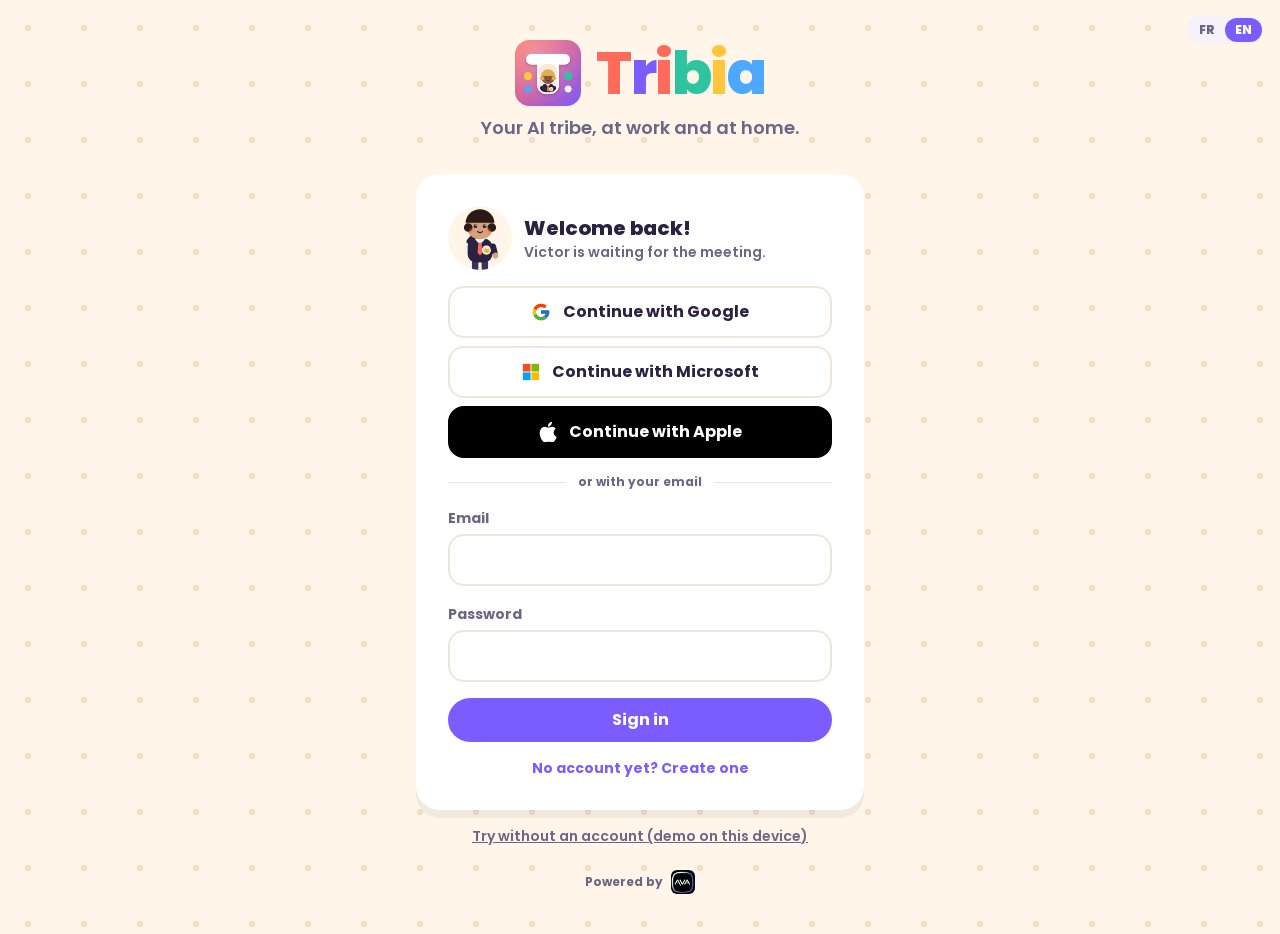
==== index.html @ c4265764 "Publication 8f4818d" ====
<!doctype html>
<html lang="fr">
  <head>
    <meta charset="UTF-8" />
    <meta name="viewport" content="width=device-width, initial-scale=1.0, viewport-fit=cover" />
    <meta name="theme-color" content="#2B2140" />
    <meta name="description" content="Tribia — des employés IA vivants pour ta compagnie et ta maison." />
    <link rel="manifest" href="/manifest.webmanifest" />
    <link rel="icon" type="image/png" href="/favicon.png" />
    <link rel="apple-touch-icon" href="/apple-touch-icon.png" />
    <title>Tribia — Ta tribu IA</title>
    <link rel="preconnect" href="https://fonts.googleapis.com" />
    <link href="https://fonts.googleapis.com/css2?family=Poppins:wght@500;600;700;800&display=swap" rel="stylesheet" />
    <script type="module" crossorigin src="/assets/index-BwiW_cUX.js"></script>
    <link rel="stylesheet" crossorigin href="/assets/index-DwWxyv6q.css">
  </head>
  <body>
    <div id="root"></div>
  </body>
</html>
---- assets/index-DwWxyv6q.css ----
*,:before,:after,::backdrop{--tw-border-spacing-x:0;--tw-border-spacing-y:0;--tw-translate-x:0;--tw-translate-y:0;--tw-rotate:0;--tw-skew-x:0;--tw-skew-y:0;--tw-scale-x:1;--tw-scale-y:1;--tw-pan-x: ;--tw-pan-y: ;--tw-pinch-zoom: ;--tw-scroll-snap-strictness:proximity;--tw-gradient-from-position: ;--tw-gradient-via-position: ;--tw-gradient-to-position: ;--tw-ordinal: ;--tw-slashed-zero: ;--tw-numeric-figure: ;--tw-numeric-spacing: ;--tw-numeric-fraction: ;--tw-ring-inset: ;--tw-ring-offset-width:0px;--tw-ring-offset-color:#fff;--tw-ring-color:#3b82f680;--tw-ring-offset-shadow:0 0 #0000;--tw-ring-shadow:0 0 #0000;--tw-shadow:0 0 #0000;--tw-shadow-colored:0 0 #0000;--tw-blur: ;--tw-brightness: ;--tw-contrast: ;--tw-grayscale: ;--tw-hue-rotate: ;--tw-invert: ;--tw-saturate: ;--tw-sepia: ;--tw-drop-shadow: ;--tw-backdrop-blur: ;--tw-backdrop-brightness: ;--tw-backdrop-contrast: ;--tw-backdrop-grayscale: ;--tw-backdrop-hue-rotate: ;--tw-backdrop-invert: ;--tw-backdrop-opacity: ;--tw-backdrop-saturate: ;--tw-backdrop-sepia: ;--tw-contain-size: ;--tw-contain-layout: ;--tw-contain-paint: ;--tw-contain-style: }*,:before,:after{box-sizing:border-box;border:0 solid #e5e7eb}:before,:after{--tw-content:""}html,:host{-webkit-text-size-adjust:100%;tab-size:4;font-feature-settings:normal;font-variation-settings:normal;-webkit-tap-highlight-color:transparent;font-family:Poppins,Noto Color Emoji,sans-serif;line-height:1.5}body{line-height:inherit;margin:0}hr{height:0;color:inherit;border-top-width:1px}abbr:where([title]){-webkit-text-decoration:underline dotted;text-decoration:underline dotted}h1,h2,h3,h4,h5,h6{font-size:inherit;font-weight:inherit}a{color:inherit;-webkit-text-decoration:inherit;text-decoration:inherit}b,strong{font-weight:bolder}code,kbd,samp,pre{font-feature-settings:normal;font-variation-settings:normal;font-family:ui-monospace,SFMono-Regular,Menlo,Monaco,Consolas,Liberation Mono,Courier New,monospace;font-size:1em}small{font-size:80%}sub,sup{vertical-align:baseline;font-size:75%;line-height:0;position:relative}sub{bottom:-.25em}sup{top:-.5em}table{text-indent:0;border-color:inherit;border-collapse:collapse}button,input,optgroup,select,textarea{font-feature-settings:inherit;font-variation-settings:inherit;font-family:inherit;font-size:100%;font-weight:inherit;line-height:inherit;letter-spacing:inherit;color:inherit;margin:0;padding:0}button,select{text-transform:none}button,input:where([type=button]),input:where([type=reset]),input:where([type=submit]){-webkit-appearance:button;background-color:#0000;background-image:none}:-moz-focusring{outline:auto}:-moz-ui-invalid{box-shadow:none}progress{vertical-align:baseline}::-webkit-inner-spin-button{height:auto}::-webkit-outer-spin-button{height:auto}[type=search]{-webkit-appearance:textfield;outline-offset:-2px}::-webkit-search-decoration{-webkit-appearance:none}::-webkit-file-upload-button{-webkit-appearance:button;font:inherit}summary{display:list-item}blockquote,dl,dd,h1,h2,h3,h4,h5,h6,hr,figure,p,pre{margin:0}fieldset{margin:0;padding:0}legend{padding:0}ol,ul,menu{margin:0;padding:0;list-style:none}dialog{padding:0}textarea{resize:vertical}input::-moz-placeholder{opacity:1;color:#9ca3af}textarea::-moz-placeholder{opacity:1;color:#9ca3af}input::placeholder,textarea::placeholder{opacity:1;color:#9ca3af}button,[role=button]{cursor:pointer}:disabled{cursor:default}img,svg,video,canvas,audio,iframe,embed,object{vertical-align:middle;display:block}img,video{max-width:100%;height:auto}[hidden]:where(:not([hidden=until-found])){display:none}.pointer-events-none{pointer-events:none}.visible{visibility:visible}.fixed{position:fixed}.absolute{position:absolute}.relative{position:relative}.sticky{position:sticky}.inset-0{inset:0}.inset-x-0{left:0;right:0}.-right-1{right:-.25rem}.-top-1{top:-.25rem}.bottom-0{bottom:0}.bottom-14{bottom:3.5rem}.bottom-5{bottom:1.25rem}.bottom-6{bottom:1.5rem}.left-0{left:0}.left-0\.5{left:.125rem}.left-1\/2{left:50%}.left-\[18px\]{left:18px}.right-4{right:1rem}.top-0{top:0}.top-0\.5{top:.125rem}.top-4{top:1rem}.z-10{z-index:10}.z-30{z-index:30}.z-40{z-index:40}.z-50{z-index:50}.z-\[60\]{z-index:60}.z-\[65\]{z-index:65}.z-\[66\]{z-index:66}.z-\[70\]{z-index:70}.order-first{order:-9999}.col-span-2{grid-column:span 2/span 2}.col-span-3{grid-column:span 3/span 3}.mx-auto{margin-left:auto;margin-right:auto}.my-2{margin-top:.5rem;margin-bottom:.5rem}.my-3{margin-top:.75rem;margin-bottom:.75rem}.mb-1{margin-bottom:.25rem}.mb-2{margin-bottom:.5rem}.mb-3{margin-bottom:.75rem}.mb-6{margin-bottom:1.5rem}.ml-0\.5{margin-left:.125rem}.ml-1{margin-left:.25rem}.ml-5{margin-left:1.25rem}.ml-9{margin-left:2.25rem}.ml-auto{margin-left:auto}.mr-1{margin-right:.25rem}.mr-2{margin-right:.5rem}.mr-auto{margin-right:auto}.mt-0{margin-top:0}.mt-0\.5{margin-top:.125rem}.mt-1{margin-top:.25rem}.mt-1\.5{margin-top:.375rem}.mt-2{margin-top:.5rem}.mt-2\.5{margin-top:.625rem}.mt-3{margin-top:.75rem}.mt-4{margin-top:1rem}.mt-5{margin-top:1.25rem}.mt-6{margin-top:1.5rem}.mt-8{margin-top:2rem}.line-clamp-2{-webkit-line-clamp:2;-webkit-box-orient:vertical;display:-webkit-box;overflow:hidden}.line-clamp-3{-webkit-line-clamp:3;-webkit-box-orient:vertical;display:-webkit-box;overflow:hidden}.block{display:block}.flex{display:flex}.inline-flex{display:inline-flex}.table{display:table}.grid{display:grid}.hidden{display:none}.aspect-\[9\/16\]{aspect-ratio:9/16}.h-1\.5{height:.375rem}.h-10{height:2.5rem}.h-11{height:2.75rem}.h-16{height:4rem}.h-2{height:.5rem}.h-2\.5{height:.625rem}.h-24{height:6rem}.h-3{height:.75rem}.h-4{height:1rem}.h-5{height:1.25rem}.h-56{height:14rem}.h-6{height:1.5rem}.h-7{height:1.75rem}.h-8{height:2rem}.h-9{height:2.25rem}.h-\[1\.1em\]{height:1.1em}.h-\[94vh\]{height:94vh}.h-\[calc\(100dvh-120px\)\]{height:calc(100dvh - 120px)}.h-full{height:100%}.h-px{height:1px}.max-h-40{max-height:10rem}.max-h-48{max-height:12rem}.max-h-56{max-height:14rem}.max-h-72{max-height:18rem}.max-h-80{max-height:20rem}.max-h-\[34vh\]{max-height:34vh}.max-h-\[40vh\]{max-height:40vh}.max-h-\[45vh\]{max-height:45vh}.max-h-\[85vh\]{max-height:85vh}.max-h-\[92vh\]{max-height:92vh}.max-h-\[94vh\]{max-height:94vh}.max-h-\[calc\(100vh-130px\)\]{max-height:calc(100vh - 130px)}.max-h-\[calc\(100vh-230px\)\]{max-height:calc(100vh - 230px)}.min-h-0{min-height:0}.min-h-\[480px\]{min-height:480px}.min-h-full{min-height:100%}.w-10{width:2.5rem}.w-11{width:2.75rem}.w-12{width:3rem}.w-14{width:3.5rem}.w-16{width:4rem}.w-2{width:.5rem}.w-2\.5{width:.625rem}.w-20{width:5rem}.w-24{width:6rem}.w-28{width:7rem}.w-4{width:1rem}.w-5{width:1.25rem}.w-6{width:1.5rem}.w-7{width:1.75rem}.w-8{width:2rem}.w-9{width:2.25rem}.w-\[1\.1em\]{width:1.1em}.w-\[170px\]{width:170px}.w-full{width:100%}.min-w-0{min-width:0}.min-w-5{min-width:1.25rem}.min-w-\[140px\]{min-width:140px}.min-w-\[150px\]{min-width:150px}.min-w-\[220px\]{min-width:220px}.min-w-\[240px\]{min-width:240px}.min-w-\[60\%\]{min-width:60%}.max-w-3xl{max-width:48rem}.max-w-\[220px\]{max-width:220px}.max-w-\[320px\]{max-width:320px}.max-w-\[85\%\]{max-width:85%}.max-w-\[90vw\]{max-width:90vw}.max-w-\[92vw\]{max-width:92vw}.max-w-\[95\%\]{max-width:95%}.max-w-md{max-width:28rem}.max-w-sm{max-width:24rem}.max-w-xs{max-width:20rem}.flex-1{flex:1}.shrink-0{flex-shrink:0}.basis-full{flex-basis:100%}.-translate-x-1\/2{--tw-translate-x:-50%;transform:translate(var(--tw-translate-x), var(--tw-translate-y)) rotate(var(--tw-rotate)) skewX(var(--tw-skew-x)) skewY(var(--tw-skew-y)) scaleX(var(--tw-scale-x)) scaleY(var(--tw-scale-y))}.animate-\[knock_0\.5s_ease-in-out_3\]{animation:.5s ease-in-out 3 knock}@keyframes bounce{0%,to{animation-timing-function:cubic-bezier(.8,0,1,1);transform:translateY(-25%)}50%{animation-timing-function:cubic-bezier(0,0,.2,1);transform:none}}.animate-bounce{animation:1s infinite bounce}@keyframes pulse{50%{opacity:.5}}.animate-pulse{animation:2s cubic-bezier(.4,0,.6,1) infinite pulse}.cursor-pointer{cursor:pointer}.resize-none{resize:none}.resize-y{resize:vertical}.list-decimal{list-style-type:decimal}.grid-cols-1{grid-template-columns:repeat(1,minmax(0,1fr))}.grid-cols-2{grid-template-columns:repeat(2,minmax(0,1fr))}.grid-cols-3{grid-template-columns:repeat(3,minmax(0,1fr))}.grid-cols-7{grid-template-columns:repeat(7,minmax(0,1fr))}.grid-cols-\[auto\,1fr\]{grid-template-columns:auto 1fr}.flex-col{flex-direction:column}.flex-wrap{flex-wrap:wrap}.items-start{align-items:flex-start}.items-end{align-items:flex-end}.items-center{align-items:center}.items-baseline{align-items:baseline}.justify-end{justify-content:flex-end}.justify-center{justify-content:center}.justify-between{justify-content:space-between}.gap-0\.5{gap:.125rem}.gap-1{gap:.25rem}.gap-1\.5{gap:.375rem}.gap-2{gap:.5rem}.gap-2\.5{gap:.625rem}.gap-3{gap:.75rem}.gap-4{gap:1rem}.gap-5{gap:1.25rem}.gap-6{gap:1.5rem}.gap-\[\.25em\]{gap:.25em}.gap-x-2{-moz-column-gap:.5rem;column-gap:.5rem}.gap-y-0\.5{row-gap:.125rem}.gap-y-1{row-gap:.25rem}.space-y-0\.5>:not([hidden])~:not([hidden]){--tw-space-y-reverse:0;margin-top:calc(.125rem * calc(1 - var(--tw-space-y-reverse)));margin-bottom:calc(.125rem * var(--tw-space-y-reverse))}.self-start{align-self:flex-start}.self-end{align-self:flex-end}.overflow-auto{overflow:auto}.overflow-hidden{overflow:hidden}.overflow-x-auto{overflow-x:auto}.truncate{text-overflow:ellipsis;white-space:nowrap;overflow:hidden}.whitespace-nowrap{white-space:nowrap}.whitespace-pre-wrap{white-space:pre-wrap}.break-words{overflow-wrap:break-word}.break-all{word-break:break-all}.rounded-2xl{border-radius:1rem}.rounded-3xl{border-radius:1.5rem}.rounded-\[22\%\]{border-radius:22%}.rounded-full{border-radius:9999px}.rounded-lg{border-radius:.5rem}.rounded-md{border-radius:.375rem}.rounded-none{border-radius:0}.rounded-xl{border-radius:.75rem}.rounded-b-none{border-bottom-right-radius:0;border-bottom-left-radius:0}.rounded-r{border-top-right-radius:.25rem;border-bottom-right-radius:.25rem}.rounded-t{border-top-left-radius:.25rem;border-top-right-radius:.25rem}.rounded-t-3xl{border-top-left-radius:1.5rem;border-top-right-radius:1.5rem}.rounded-bl-md{border-bottom-left-radius:.375rem}.rounded-br-md{border-bottom-right-radius:.375rem}.border{border-width:1px}.border-2{border-width:2px}.border-4{border-width:4px}.border-b{border-bottom-width:1px}.border-l-4{border-left-width:4px}.border-dashed{border-style:dashed}.\!border-black{--tw-border-opacity:1!important;border-color:rgb(0 0 0/var(--tw-border-opacity,1))!important}.border-\[\#E2D9CB\]{--tw-border-opacity:1;border-color:rgb(226 217 203/var(--tw-border-opacity,1))}.border-\[\#EDE6DA\]{--tw-border-opacity:1;border-color:rgb(237 230 218/var(--tw-border-opacity,1))}.border-\[\#F0E9DE\]{--tw-border-opacity:1;border-color:rgb(240 233 222/var(--tw-border-opacity,1))}.border-coral{--tw-border-opacity:1;border-color:rgb(255 107 91/var(--tw-border-opacity,1))}.border-coral\/40{border-color:#ff6b5b66}.border-lav{--tw-border-opacity:1;border-color:rgb(246 242 251/var(--tw-border-opacity,1))}.border-mint{--tw-border-opacity:1;border-color:rgb(46 196 160/var(--tw-border-opacity,1))}.border-mint\/40{border-color:#2ec4a066}.border-transparent{border-color:#0000}.border-violet{--tw-border-opacity:1;border-color:rgb(123 92 255/var(--tw-border-opacity,1))}.border-violet\/40{border-color:#7b5cff66}.border-white\/80{border-color:#fffc}.\!bg-black{--tw-bg-opacity:1!important;background-color:rgb(0 0 0/var(--tw-bg-opacity,1))!important}.bg-\[\#D9CCF3\]{--tw-bg-opacity:1;background-color:rgb(217 204 243/var(--tw-bg-opacity,1))}.bg-\[\#E2D9CB\]{--tw-bg-opacity:1;background-color:rgb(226 217 203/var(--tw-bg-opacity,1))}.bg-\[\#EDE6DA\]{--tw-bg-opacity:1;background-color:rgb(237 230 218/var(--tw-bg-opacity,1))}.bg-\[\#EEFBF6\]{--tw-bg-opacity:1;background-color:rgb(238 251 246/var(--tw-bg-opacity,1))}.bg-\[\#F3EEFF\]{--tw-bg-opacity:1;background-color:rgb(243 238 255/var(--tw-bg-opacity,1))}.bg-\[\#FBF8F3\]{--tw-bg-opacity:1;background-color:rgb(251 248 243/var(--tw-bg-opacity,1))}.bg-\[\#FFB020\]{--tw-bg-opacity:1;background-color:rgb(255 176 32/var(--tw-bg-opacity,1))}.bg-\[\#FFF1EE\]{--tw-bg-opacity:1;background-color:rgb(255 241 238/var(--tw-bg-opacity,1))}.bg-\[\#FFF6DB\]{--tw-bg-opacity:1;background-color:rgb(255 246 219/var(--tw-bg-opacity,1))}.bg-\[\#FFF6F4\]{--tw-bg-opacity:1;background-color:rgb(255 246 244/var(--tw-bg-opacity,1))}.bg-coral{--tw-bg-opacity:1;background-color:rgb(255 107 91/var(--tw-bg-opacity,1))}.bg-coral\/10{background-color:#ff6b5b1a}.bg-cream{--tw-bg-opacity:1;background-color:rgb(255 246 233/var(--tw-bg-opacity,1))}.bg-ink{--tw-bg-opacity:1;background-color:rgb(43 33 64/var(--tw-bg-opacity,1))}.bg-ink\/50{background-color:#2b214080}.bg-ink\/60{background-color:#2b214099}.bg-ink\/70{background-color:#2b2140b3}.bg-lav{--tw-bg-opacity:1;background-color:rgb(246 242 251/var(--tw-bg-opacity,1))}.bg-mint{--tw-bg-opacity:1;background-color:rgb(46 196 160/var(--tw-bg-opacity,1))}.bg-mint\/20{background-color:#2ec4a033}.bg-sky{--tw-bg-opacity:1;background-color:rgb(77 168 255/var(--tw-bg-opacity,1))}.bg-sky\/15{background-color:#4da8ff26}.bg-sky\/20{background-color:#4da8ff33}.bg-sky\/90{background-color:#4da8ffe6}.bg-sun{--tw-bg-opacity:1;background-color:rgb(255 197 61/var(--tw-bg-opacity,1))}.bg-sun\/20{background-color:#ffc53d33}.bg-sun\/25{background-color:#ffc53d40}.bg-sun\/30{background-color:#ffc53d4d}.bg-violet{--tw-bg-opacity:1;background-color:rgb(123 92 255/var(--tw-bg-opacity,1))}.bg-violet\/15{background-color:#7b5cff26}.bg-violet\/20{background-color:#7b5cff33}.bg-white{--tw-bg-opacity:1;background-color:rgb(255 255 255/var(--tw-bg-opacity,1))}.bg-white\/10{background-color:#ffffff1a}.bg-white\/15{background-color:#ffffff26}.bg-white\/20{background-color:#fff3}.bg-white\/70{background-color:#ffffffb3}.bg-white\/80{background-color:#fffc}.bg-white\/90{background-color:#ffffffe6}.bg-\[radial-gradient\(\#F3DEC5_3px\,transparent_3px\)\]{background-image:radial-gradient(#f3dec5 3px,#0000 3px)}.bg-gradient-to-b{background-image:linear-gradient(to bottom, var(--tw-gradient-stops))}.bg-gradient-to-br{background-image:linear-gradient(to bottom right, var(--tw-gradient-stops))}.from-\[\#FFF6E9\]{--tw-gradient-from:#fff6e9 var(--tw-gradient-from-position);--tw-gradient-to:#fff6e900 var(--tw-gradient-to-position);--tw-gradient-stops:var(--tw-gradient-from), var(--tw-gradient-to)}.from-coral{--tw-gradient-from:#ff6b5b var(--tw-gradient-from-position);--tw-gradient-to:#ff6b5b00 var(--tw-gradient-to-position);--tw-gradient-stops:var(--tw-gradient-from), var(--tw-gradient-to)}.to-\[\#F6F2FB\]{--tw-gradient-to:#f6f2fb var(--tw-gradient-to-position)}.to-violet{--tw-gradient-to:#7b5cff var(--tw-gradient-to-position)}.object-contain{-o-object-fit:contain;object-fit:contain}.object-cover{-o-object-fit:cover;object-fit:cover}.p-0{padding:0}.p-0\.5{padding:.125rem}.p-1{padding:.25rem}.p-1\.5{padding:.375rem}.p-2{padding:.5rem}.p-2\.5{padding:.625rem}.p-3{padding:.75rem}.p-4{padding:1rem}.p-5{padding:1.25rem}.p-6{padding:1.5rem}.px-1{padding-left:.25rem;padding-right:.25rem}.px-1\.5{padding-left:.375rem;padding-right:.375rem}.px-2{padding-left:.5rem;padding-right:.5rem}.px-2\.5{padding-left:.625rem;padding-right:.625rem}.px-3{padding-left:.75rem;padding-right:.75rem}.px-4{padding-left:1rem;padding-right:1rem}.px-5{padding-left:1.25rem;padding-right:1.25rem}.py-0{padding-top:0;padding-bottom:0}.py-0\.5{padding-top:.125rem;padding-bottom:.125rem}.py-1{padding-top:.25rem;padding-bottom:.25rem}.py-1\.5{padding-top:.375rem;padding-bottom:.375rem}.py-10{padding-top:2.5rem;padding-bottom:2.5rem}.py-2{padding-top:.5rem;padding-bottom:.5rem}.py-2\.5{padding-top:.625rem;padding-bottom:.625rem}.py-3{padding-top:.75rem;padding-bottom:.75rem}.py-4{padding-top:1rem;padding-bottom:1rem}.py-8{padding-top:2rem;padding-bottom:2rem}.pb-1{padding-bottom:.25rem}.pb-16{padding-bottom:4rem}.pb-2{padding-bottom:.5rem}.pb-3{padding-bottom:.75rem}.pl-0\.5{padding-left:.125rem}.pl-3{padding-left:.75rem}.pr-1{padding-right:.25rem}.pr-2\.5{padding-right:.625rem}.pr-3{padding-right:.75rem}.pt-0\.5{padding-top:.125rem}.pt-1{padding-top:.25rem}.text-left{text-align:left}.text-center{text-align:center}.text-right{text-align:right}.font-mono{font-family:ui-monospace,SFMono-Regular,Menlo,Monaco,Consolas,Liberation Mono,Courier New,monospace}.text-2xl{font-size:1.5rem;line-height:2rem}.text-3xl{font-size:1.875rem;line-height:2.25rem}.text-4xl{font-size:2.25rem;line-height:2.5rem}.text-5xl{font-size:3rem;line-height:1}.text-6xl{font-size:3.75rem;line-height:1}.text-7xl{font-size:4.5rem;line-height:1}.text-\[10px\]{font-size:10px}.text-\[11px\]{font-size:11px}.text-\[12px\]{font-size:12px}.text-\[15px\]{font-size:15px}.text-\[8px\]{font-size:8px}.text-\[9px\]{font-size:9px}.text-base{font-size:1rem;line-height:1.5rem}.text-lg{font-size:1.125rem;line-height:1.75rem}.text-sm{font-size:.875rem;line-height:1.25rem}.text-xl{font-size:1.25rem;line-height:1.75rem}.text-xs{font-size:.75rem;line-height:1rem}.font-black{font-weight:900}.font-bold{font-weight:700}.font-extrabold{font-weight:800}.font-medium{font-weight:500}.font-semibold{font-weight:600}.uppercase{text-transform:uppercase}.tabular-nums{--tw-numeric-spacing:tabular-nums;font-variant-numeric:var(--tw-ordinal) var(--tw-slashed-zero) var(--tw-numeric-figure) var(--tw-numeric-spacing) var(--tw-numeric-fraction)}.leading-relaxed{line-height:1.625}.leading-snug{line-height:1.375}.leading-tight{line-height:1.25}.tracking-\[0\.5em\]{letter-spacing:.5em}.tracking-tight{letter-spacing:-.025em}.tracking-wide{letter-spacing:.025em}.tracking-wider{letter-spacing:.05em}.\!text-white{--tw-text-opacity:1!important;color:rgb(255 255 255/var(--tw-text-opacity,1))!important}.text-\[\#9A6B00\]{--tw-text-opacity:1;color:rgb(154 107 0/var(--tw-text-opacity,1))}.text-coral{--tw-text-opacity:1;color:rgb(255 107 91/var(--tw-text-opacity,1))}.text-ink{--tw-text-opacity:1;color:rgb(43 33 64/var(--tw-text-opacity,1))}.text-mint{--tw-text-opacity:1;color:rgb(46 196 160/var(--tw-text-opacity,1))}.text-sky{--tw-text-opacity:1;color:rgb(77 168 255/var(--tw-text-opacity,1))}.text-soft{--tw-text-opacity:1;color:rgb(109 101 133/var(--tw-text-opacity,1))}.text-sun{--tw-text-opacity:1;color:rgb(255 197 61/var(--tw-text-opacity,1))}.text-violet{--tw-text-opacity:1;color:rgb(123 92 255/var(--tw-text-opacity,1))}.text-white{--tw-text-opacity:1;color:rgb(255 255 255/var(--tw-text-opacity,1))}.text-white\/60{color:#fff9}.text-white\/70{color:#ffffffb3}.text-white\/80{color:#fffc}.underline{text-decoration-line:underline}.line-through{text-decoration-line:line-through}.accent-violet{accent-color:#7b5cff}.opacity-30{opacity:.3}.opacity-50{opacity:.5}.opacity-60{opacity:.6}.opacity-70{opacity:.7}.opacity-90{opacity:.9}.shadow-2xl{--tw-shadow:0 25px 50px -12px #00000040;--tw-shadow-colored:0 25px 50px -12px var(--tw-shadow-color);box-shadow:var(--tw-ring-offset-shadow,0 0 #0000), var(--tw-ring-shadow,0 0 #0000), var(--tw-shadow)}.shadow-lg{--tw-shadow:0 10px 15px -3px #0000001a, 0 4px 6px -4px #0000001a;--tw-shadow-colored:0 10px 15px -3px var(--tw-shadow-color), 0 4px 6px -4px var(--tw-shadow-color);box-shadow:var(--tw-ring-offset-shadow,0 0 #0000), var(--tw-ring-shadow,0 0 #0000), var(--tw-shadow)}.shadow-sm{--tw-shadow:0 1px 2px 0 #0000000d;--tw-shadow-colored:0 1px 2px 0 var(--tw-shadow-color);box-shadow:var(--tw-ring-offset-shadow,0 0 #0000), var(--tw-ring-shadow,0 0 #0000), var(--tw-shadow)}.shadow-xl{--tw-shadow:0 20px 25px -5px #0000001a, 0 8px 10px -6px #0000001a;--tw-shadow-colored:0 20px 25px -5px var(--tw-shadow-color), 0 8px 10px -6px var(--tw-shadow-color);box-shadow:var(--tw-ring-offset-shadow,0 0 #0000), var(--tw-ring-shadow,0 0 #0000), var(--tw-shadow)}.outline-none{outline-offset:2px;outline:2px solid #0000}.ring-2{--tw-ring-offset-shadow:var(--tw-ring-inset) 0 0 0 var(--tw-ring-offset-width) var(--tw-ring-offset-color);--tw-ring-shadow:var(--tw-ring-inset) 0 0 0 calc(2px + var(--tw-ring-offset-width)) var(--tw-ring-color);box-shadow:var(--tw-ring-offset-shadow), var(--tw-ring-shadow), var(--tw-shadow,0 0 #0000)}.ring-coral{--tw-ring-opacity:1;--tw-ring-color:rgb(255 107 91/var(--tw-ring-opacity,1))}.ring-violet{--tw-ring-opacity:1;--tw-ring-color:rgb(123 92 255/var(--tw-ring-opacity,1))}.drop-shadow{--tw-drop-shadow:drop-shadow(0 1px 2px #0000001a) drop-shadow(0 1px 1px #0000000f);filter:var(--tw-blur) var(--tw-brightness) var(--tw-contrast) var(--tw-grayscale) var(--tw-hue-rotate) var(--tw-invert) var(--tw-saturate) var(--tw-sepia) var(--tw-drop-shadow)}.filter{filter:var(--tw-blur) var(--tw-brightness) var(--tw-contrast) var(--tw-grayscale) var(--tw-hue-rotate) var(--tw-invert) var(--tw-saturate) var(--tw-sepia) var(--tw-drop-shadow)}.backdrop-blur{--tw-backdrop-blur:blur(8px);-webkit-backdrop-filter:var(--tw-backdrop-blur) var(--tw-backdrop-brightness) var(--tw-backdrop-contrast) var(--tw-backdrop-grayscale) var(--tw-backdrop-hue-rotate) var(--tw-backdrop-invert) var(--tw-backdrop-opacity) var(--tw-backdrop-saturate) var(--tw-backdrop-sepia);backdrop-filter:var(--tw-backdrop-blur) var(--tw-backdrop-brightness) var(--tw-backdrop-contrast) var(--tw-backdrop-grayscale) var(--tw-backdrop-hue-rotate) var(--tw-backdrop-invert) var(--tw-backdrop-opacity) var(--tw-backdrop-saturate) var(--tw-backdrop-sepia)}.transition{transition-property:color,background-color,border-color,text-decoration-color,fill,stroke,opacity,box-shadow,transform,filter,-webkit-backdrop-filter,backdrop-filter;transition-duration:.15s;transition-timing-function:cubic-bezier(.4,0,.2,1)}.transition-all{transition-property:all;transition-duration:.15s;transition-timing-function:cubic-bezier(.4,0,.2,1)}.duration-500{transition-duration:.5s}.\[background-size\:56px_56px\]{background-size:56px 56px}html,body,#root{height:100%}body{--tw-bg-opacity:1;background-color:rgb(255 246 233/var(--tw-bg-opacity,1));--tw-text-opacity:1;color:rgb(43 33 64/var(--tw-text-opacity,1));-webkit-font-smoothing:antialiased;-moz-osx-font-smoothing:grayscale;font-family:Poppins,Noto Color Emoji,sans-serif}.card{--tw-bg-opacity:1;background-color:rgb(255 255 255/var(--tw-bg-opacity,1));--tw-shadow:0 8px 0 #2b21400f;--tw-shadow-colored:0 8px 0 var(--tw-shadow-color);box-shadow:var(--tw-ring-offset-shadow,0 0 #0000), var(--tw-ring-shadow,0 0 #0000), var(--tw-shadow);border-radius:1.5rem}.btn{border-radius:9999px;justify-content:center;align-items:center;gap:.5rem;padding:.625rem 1.25rem;font-weight:700;transition-property:color,background-color,border-color,text-decoration-color,fill,stroke,opacity,box-shadow,transform,filter,-webkit-backdrop-filter,backdrop-filter;transition-duration:.15s;transition-timing-function:cubic-bezier(.4,0,.2,1);display:inline-flex}.btn:active{--tw-scale-x:.95;--tw-scale-y:.95;transform:translate(var(--tw-translate-x), var(--tw-translate-y)) rotate(var(--tw-rotate)) skewX(var(--tw-skew-x)) skewY(var(--tw-skew-y)) scaleX(var(--tw-scale-x)) scaleY(var(--tw-scale-y))}.btn:disabled{pointer-events:none;opacity:.4}.btn-primary{--tw-bg-opacity:1;background-color:rgb(123 92 255/var(--tw-bg-opacity,1));--tw-text-opacity:1;color:rgb(255 255 255/var(--tw-text-opacity,1));border-radius:9999px;justify-content:center;align-items:center;gap:.5rem;padding:.625rem 1.25rem;font-weight:700;transition-property:color,background-color,border-color,text-decoration-color,fill,stroke,opacity,box-shadow,transform,filter,-webkit-backdrop-filter,backdrop-filter;transition-duration:.15s;transition-timing-function:cubic-bezier(.4,0,.2,1);display:inline-flex}.btn-primary:active{--tw-scale-x:.95;--tw-scale-y:.95;transform:translate(var(--tw-translate-x), var(--tw-translate-y)) rotate(var(--tw-rotate)) skewX(var(--tw-skew-x)) skewY(var(--tw-skew-y)) scaleX(var(--tw-scale-x)) scaleY(var(--tw-scale-y))}.btn-primary:disabled{pointer-events:none;opacity:.4}.btn-primary:hover{--tw-brightness:brightness(1.1);filter:var(--tw-blur) var(--tw-brightness) var(--tw-contrast) var(--tw-grayscale) var(--tw-hue-rotate) var(--tw-invert) var(--tw-saturate) var(--tw-sepia) var(--tw-drop-shadow)}.btn-ghost{--tw-border-opacity:1;border-width:1px;border-color:rgb(237 230 218/var(--tw-border-opacity,1));--tw-bg-opacity:1;background-color:rgb(255 255 255/var(--tw-bg-opacity,1));--tw-text-opacity:1;color:rgb(43 33 64/var(--tw-text-opacity,1));border-radius:9999px;justify-content:center;align-items:center;gap:.5rem;padding:.625rem 1.25rem;font-weight:700;transition-property:color,background-color,border-color,text-decoration-color,fill,stroke,opacity,box-shadow,transform,filter,-webkit-backdrop-filter,backdrop-filter;transition-duration:.15s;transition-timing-function:cubic-bezier(.4,0,.2,1);display:inline-flex}.btn-ghost:active{--tw-scale-x:.95;--tw-scale-y:.95;transform:translate(var(--tw-translate-x), var(--tw-translate-y)) rotate(var(--tw-rotate)) skewX(var(--tw-skew-x)) skewY(var(--tw-skew-y)) scaleX(var(--tw-scale-x)) scaleY(var(--tw-scale-y))}.btn-ghost:disabled{pointer-events:none;opacity:.4}.btn-ghost:hover{--tw-bg-opacity:1;background-color:rgb(246 242 251/var(--tw-bg-opacity,1))}.chip{border-radius:9999px;align-items:center;gap:.25rem;padding:.25rem .75rem;font-size:.75rem;font-weight:700;line-height:1rem;display:inline-flex}.rich a{word-break:break-all;--tw-text-opacity:1;color:rgb(123 92 255/var(--tw-text-opacity,1));text-decoration-line:underline}.rich .h{margin-top:.5rem;display:block}@keyframes live-dot{0%,to{opacity:1}50%{opacity:.25}}.live-dot{--tw-bg-opacity:1;background-color:rgb(255 107 91/var(--tw-bg-opacity,1));border-radius:9999px;width:.5rem;height:.5rem;animation:1.2s infinite live-dot;display:inline-block}@keyframes ticker-in{0%{opacity:0;transform:translateY(6px)}to{opacity:1;transform:none}}.ticker-in{animation:.35s ease-out ticker-in}@keyframes typing{0%,80%,to{opacity:.4;transform:translateY(0)}40%{opacity:1;transform:translateY(-4px)}}.typing span{--tw-bg-opacity:1;background-color:rgb(109 101 133/var(--tw-bg-opacity,1));border-radius:9999px;width:.375rem;height:.375rem;margin-left:.125rem;margin-right:.125rem;animation:1s infinite typing;display:inline-block}.typing span:nth-child(2){animation-delay:.15s}.typing span:nth-child(3){animation-delay:.3s}@media (prefers-reduced-motion:reduce){.live-dot,.ticker-in,.typing span{animation:none}}header.sticky{padding-top:max(.625rem, env(safe-area-inset-top))}body{padding-bottom:env(safe-area-inset-bottom)}.hover\:-translate-y-0\.5:hover{--tw-translate-y:-.125rem;transform:translate(var(--tw-translate-x), var(--tw-translate-y)) rotate(var(--tw-rotate)) skewX(var(--tw-skew-x)) skewY(var(--tw-skew-y)) scaleX(var(--tw-scale-x)) scaleY(var(--tw-scale-y))}.hover\:border-coral:hover{--tw-border-opacity:1;border-color:rgb(255 107 91/var(--tw-border-opacity,1))}.hover\:border-mint:hover{--tw-border-opacity:1;border-color:rgb(46 196 160/var(--tw-border-opacity,1))}.hover\:border-violet:hover{--tw-border-opacity:1;border-color:rgb(123 92 255/var(--tw-border-opacity,1))}.hover\:bg-\[\#EEE7FA\]:hover{--tw-bg-opacity:1;background-color:rgb(238 231 250/var(--tw-bg-opacity,1))}.hover\:bg-lav:hover{--tw-bg-opacity:1;background-color:rgb(246 242 251/var(--tw-bg-opacity,1))}.hover\:bg-violet\/15:hover{background-color:#7b5cff26}.hover\:bg-white\/10:hover{background-color:#ffffff1a}.hover\:text-coral:hover{--tw-text-opacity:1;color:rgb(255 107 91/var(--tw-text-opacity,1))}.hover\:text-ink:hover{--tw-text-opacity:1;color:rgb(43 33 64/var(--tw-text-opacity,1))}.hover\:text-violet:hover{--tw-text-opacity:1;color:rgb(123 92 255/var(--tw-text-opacity,1))}.hover\:text-white:hover{--tw-text-opacity:1;color:rgb(255 255 255/var(--tw-text-opacity,1))}.hover\:opacity-100:hover{opacity:1}.focus\:border-violet:focus{--tw-border-opacity:1;border-color:rgb(123 92 255/var(--tw-border-opacity,1))}.active\:bg-violet\/30:active{background-color:#7b5cff4d}.disabled\:opacity-60:disabled{opacity:.6}@media (width>=640px){.sm\:inset-y-3{top:.75rem;bottom:.75rem}.sm\:left-auto{left:auto}.sm\:right-3{right:.75rem}.sm\:order-none{order:0}.sm\:col-span-1{grid-column:span 1/span 1}.sm\:col-span-2{grid-column:span 2/span 2}.sm\:ml-0{margin-left:0}.sm\:block{display:block}.sm\:inline{display:inline}.sm\:inline-flex{display:inline-flex}.sm\:hidden{display:none}.sm\:h-\[90vh\]{height:90vh}.sm\:w-\[min\(980px\,calc\(100vw-24px\)\)\]{width:min(980px,100vw - 24px)}.sm\:min-w-0{min-width:0}.sm\:max-w-2xl{max-width:42rem}.sm\:max-w-3xl{max-width:48rem}.sm\:max-w-4xl{max-width:56rem}.sm\:max-w-5xl{max-width:64rem}.sm\:max-w-lg{max-width:32rem}.sm\:max-w-md{max-width:28rem}.sm\:max-w-xl{max-width:36rem}.sm\:basis-auto{flex-basis:auto}.sm\:grid-cols-2{grid-template-columns:repeat(2,minmax(0,1fr))}.sm\:grid-cols-3{grid-template-columns:repeat(3,minmax(0,1fr))}.sm\:grid-cols-4{grid-template-columns:repeat(4,minmax(0,1fr))}.sm\:grid-cols-\[1fr_220px\]{grid-template-columns:1fr 220px}.sm\:flex-row{flex-direction:row}.sm\:flex-nowrap{flex-wrap:nowrap}.sm\:items-center{align-items:center}.sm\:gap-3{gap:.75rem}.sm\:rounded-3xl{border-radius:1.5rem}.sm\:p-3{padding:.75rem}.sm\:p-4{padding:1rem}.sm\:p-5{padding:1.25rem}.sm\:p-6{padding:1.5rem}.sm\:p-8{padding:2rem}.sm\:px-4{padding-left:1rem;padding-right:1rem}.sm\:text-3xl{font-size:1.875rem;line-height:2.25rem}.sm\:text-sm{font-size:.875rem;line-height:1.25rem}}@media (width>=768px){.md\:inline{display:inline}.md\:inline-flex{display:inline-flex}}@media (width>=1024px){.lg\:inline{display:inline}.lg\:hidden{display:none}.lg\:h-\[calc\(100dvh-250px\)\]{height:calc(100dvh - 250px)}.lg\:grid-cols-\[1fr_360px\]{grid-template-columns:1fr 360px}.lg\:grid-cols-\[1fr_480px\]{grid-template-columns:1fr 480px}.lg\:grid-cols-\[1fr_560px\]{grid-template-columns:1fr 560px}.lg\:pb-5{padding-bottom:1.25rem}}@media (width>=1280px){.xl\:grid-cols-\[1fr_560px\]{grid-template-columns:1fr 560px}.xl\:grid-cols-\[1fr_680px\]{grid-template-columns:1fr 680px}}@media (width>=1536px){.\32 xl\:grid-cols-\[1fr_640px\]{grid-template-columns:1fr 640px}.\32 xl\:grid-cols-\[1fr_820px\]{grid-template-columns:1fr 820px}}.\[\&\>\*\]\:shrink-0>*{flex-shrink:0}
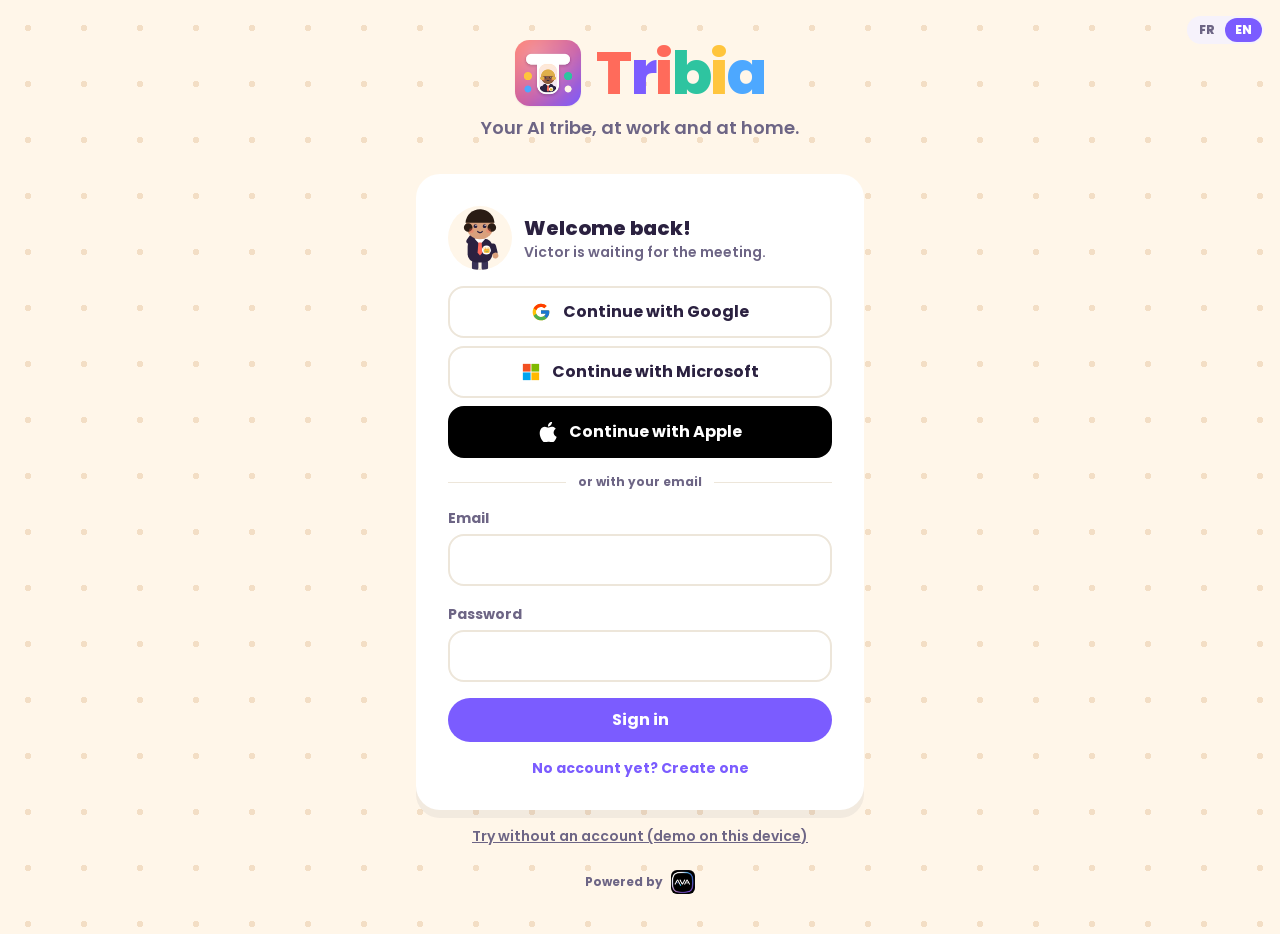
==== commit 73e7de9c: "Publication 7dd46de" ====
--- a/index.html
+++ b/index.html
@@ -11,7 +11,7 @@
     <title>Tribia — Ta tribu IA</title>
     <link rel="preconnect" href="https://fonts.googleapis.com" />
     <link href="https://fonts.googleapis.com/css2?family=Poppins:wght@500;600;700;800&display=swap" rel="stylesheet" />
-    <script type="module" crossorigin src="/assets/index-BwiW_cUX.js"></script>
+    <script type="module" crossorigin src="/assets/index-C4pf2td8.js"></script>
     <link rel="stylesheet" crossorigin href="/assets/index-DwWxyv6q.css">
   </head>
   <body>
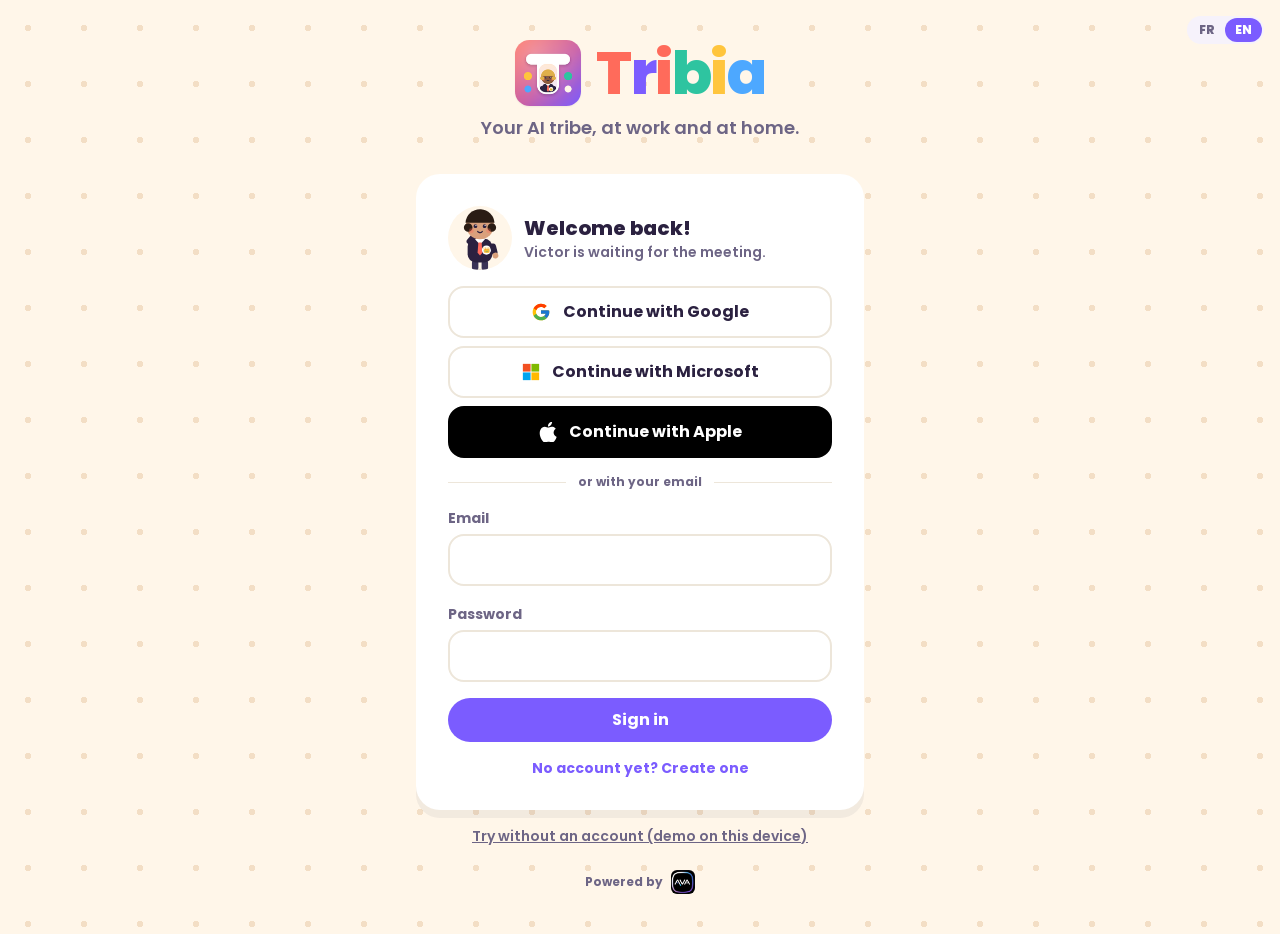
==== commit f59ae322: "Publication 6eab02c" ====
--- a/index.html
+++ b/index.html
@@ -11,7 +11,7 @@
     <title>Tribia — Ta tribu IA</title>
     <link rel="preconnect" href="https://fonts.googleapis.com" />
     <link href="https://fonts.googleapis.com/css2?family=Poppins:wght@500;600;700;800&display=swap" rel="stylesheet" />
-    <script type="module" crossorigin src="/assets/index-C4pf2td8.js"></script>
+    <script type="module" crossorigin src="/assets/index-CBJKzIsE.js"></script>
     <link rel="stylesheet" crossorigin href="/assets/index-DwWxyv6q.css">
   </head>
   <body>
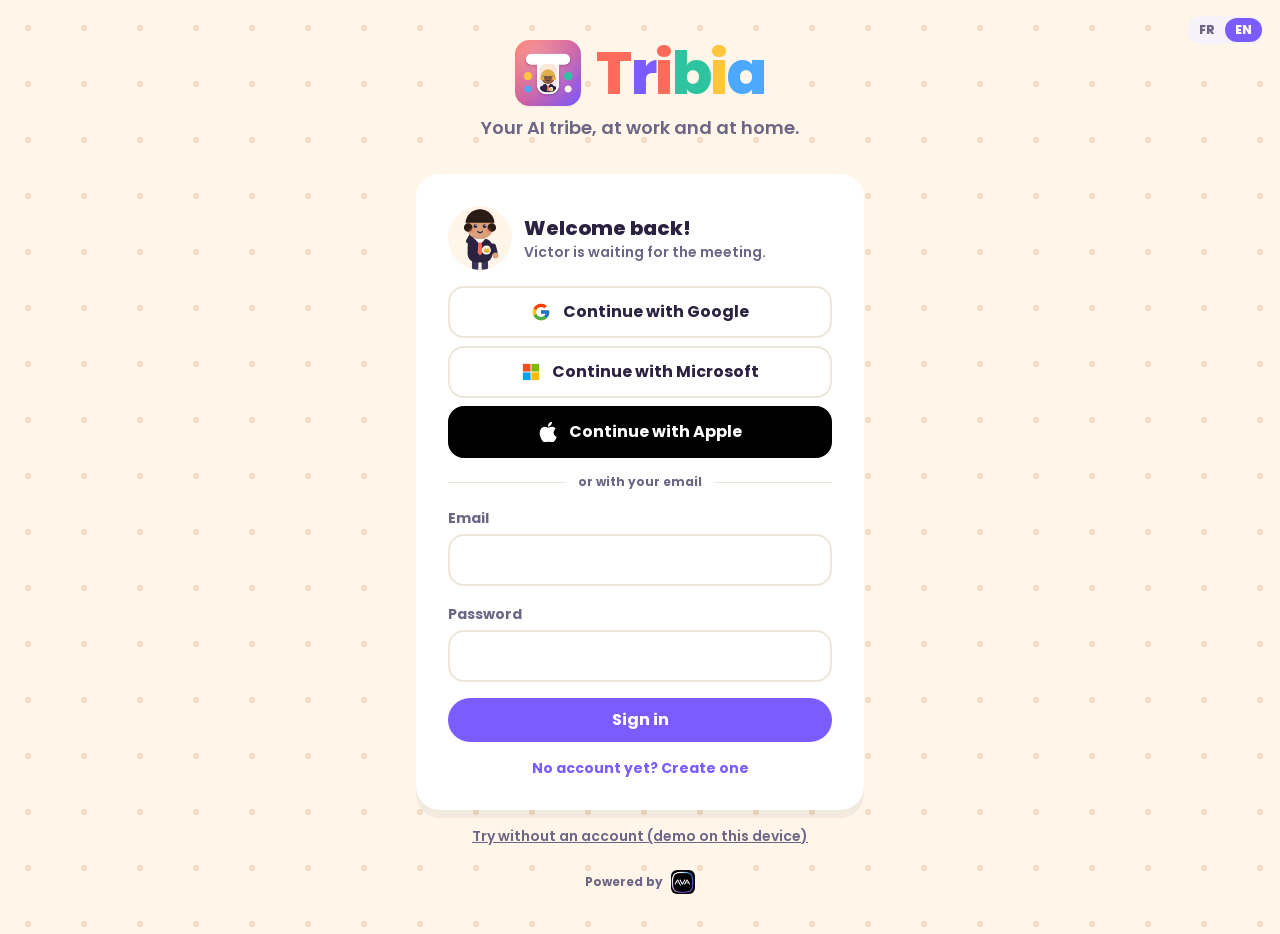
==== commit 887f0177: "Publication 4b76b82" ====
--- a/index.html
+++ b/index.html
@@ -11,8 +11,8 @@
     <title>Tribia — Ta tribu IA</title>
     <link rel="preconnect" href="https://fonts.googleapis.com" />
     <link href="https://fonts.googleapis.com/css2?family=Poppins:wght@500;600;700;800&display=swap" rel="stylesheet" />
-    <script type="module" crossorigin src="/assets/index-CBJKzIsE.js"></script>
-    <link rel="stylesheet" crossorigin href="/assets/index-DwWxyv6q.css">
+    <script type="module" crossorigin src="/assets/index-Kb-e36It.js"></script>
+    <link rel="stylesheet" crossorigin href="/assets/index-DslspAh0.css">
   </head>
   <body>
     <div id="root"></div>
--- a/assets/index-DslspAh0.css
+++ b/assets/index-DslspAh0.css
@@ -0,0 +1 @@
+*,:before,:after,::backdrop{--tw-border-spacing-x:0;--tw-border-spacing-y:0;--tw-translate-x:0;--tw-translate-y:0;--tw-rotate:0;--tw-skew-x:0;--tw-skew-y:0;--tw-scale-x:1;--tw-scale-y:1;--tw-pan-x: ;--tw-pan-y: ;--tw-pinch-zoom: ;--tw-scroll-snap-strictness:proximity;--tw-gradient-from-position: ;--tw-gradient-via-position: ;--tw-gradient-to-position: ;--tw-ordinal: ;--tw-slashed-zero: ;--tw-numeric-figure: ;--tw-numeric-spacing: ;--tw-numeric-fraction: ;--tw-ring-inset: ;--tw-ring-offset-width:0px;--tw-ring-offset-color:#fff;--tw-ring-color:#3b82f680;--tw-ring-offset-shadow:0 0 #0000;--tw-ring-shadow:0 0 #0000;--tw-shadow:0 0 #0000;--tw-shadow-colored:0 0 #0000;--tw-blur: ;--tw-brightness: ;--tw-contrast: ;--tw-grayscale: ;--tw-hue-rotate: ;--tw-invert: ;--tw-saturate: ;--tw-sepia: ;--tw-drop-shadow: ;--tw-backdrop-blur: ;--tw-backdrop-brightness: ;--tw-backdrop-contrast: ;--tw-backdrop-grayscale: ;--tw-backdrop-hue-rotate: ;--tw-backdrop-invert: ;--tw-backdrop-opacity: ;--tw-backdrop-saturate: ;--tw-backdrop-sepia: ;--tw-contain-size: ;--tw-contain-layout: ;--tw-contain-paint: ;--tw-contain-style: }*,:before,:after{box-sizing:border-box;border:0 solid #e5e7eb}:before,:after{--tw-content:""}html,:host{-webkit-text-size-adjust:100%;tab-size:4;font-feature-settings:normal;font-variation-settings:normal;-webkit-tap-highlight-color:transparent;font-family:Poppins,Noto Color Emoji,sans-serif;line-height:1.5}body{line-height:inherit;margin:0}hr{height:0;color:inherit;border-top-width:1px}abbr:where([title]){-webkit-text-decoration:underline dotted;text-decoration:underline dotted}h1,h2,h3,h4,h5,h6{font-size:inherit;font-weight:inherit}a{color:inherit;-webkit-text-decoration:inherit;text-decoration:inherit}b,strong{font-weight:bolder}code,kbd,samp,pre{font-feature-settings:normal;font-variation-settings:normal;font-family:ui-monospace,SFMono-Regular,Menlo,Monaco,Consolas,Liberation Mono,Courier New,monospace;font-size:1em}small{font-size:80%}sub,sup{vertical-align:baseline;font-size:75%;line-height:0;position:relative}sub{bottom:-.25em}sup{top:-.5em}table{text-indent:0;border-color:inherit;border-collapse:collapse}button,input,optgroup,select,textarea{font-feature-settings:inherit;font-variation-settings:inherit;font-family:inherit;font-size:100%;font-weight:inherit;line-height:inherit;letter-spacing:inherit;color:inherit;margin:0;padding:0}button,select{text-transform:none}button,input:where([type=button]),input:where([type=reset]),input:where([type=submit]){-webkit-appearance:button;background-color:#0000;background-image:none}:-moz-focusring{outline:auto}:-moz-ui-invalid{box-shadow:none}progress{vertical-align:baseline}::-webkit-inner-spin-button{height:auto}::-webkit-outer-spin-button{height:auto}[type=search]{-webkit-appearance:textfield;outline-offset:-2px}::-webkit-search-decoration{-webkit-appearance:none}::-webkit-file-upload-button{-webkit-appearance:button;font:inherit}summary{display:list-item}blockquote,dl,dd,h1,h2,h3,h4,h5,h6,hr,figure,p,pre{margin:0}fieldset{margin:0;padding:0}legend{padding:0}ol,ul,menu{margin:0;padding:0;list-style:none}dialog{padding:0}textarea{resize:vertical}input::-moz-placeholder{opacity:1;color:#9ca3af}textarea::-moz-placeholder{opacity:1;color:#9ca3af}input::placeholder,textarea::placeholder{opacity:1;color:#9ca3af}button,[role=button]{cursor:pointer}:disabled{cursor:default}img,svg,video,canvas,audio,iframe,embed,object{vertical-align:middle;display:block}img,video{max-width:100%;height:auto}[hidden]:where(:not([hidden=until-found])){display:none}.pointer-events-none{pointer-events:none}.visible{visibility:visible}.fixed{position:fixed}.absolute{position:absolute}.relative{position:relative}.sticky{position:sticky}.inset-0{inset:0}.inset-x-0{left:0;right:0}.-right-1{right:-.25rem}.-top-1{top:-.25rem}.bottom-0{bottom:0}.bottom-14{bottom:3.5rem}.bottom-5{bottom:1.25rem}.bottom-6{bottom:1.5rem}.left-0{left:0}.left-0\.5{left:.125rem}.left-1\/2{left:50%}.left-\[18px\]{left:18px}.right-4{right:1rem}.top-0{top:0}.top-0\.5{top:.125rem}.top-4{top:1rem}.z-10{z-index:10}.z-30{z-index:30}.z-40{z-index:40}.z-50{z-index:50}.z-\[60\]{z-index:60}.z-\[65\]{z-index:65}.z-\[66\]{z-index:66}.z-\[70\]{z-index:70}.order-first{order:-9999}.col-span-2{grid-column:span 2/span 2}.col-span-3{grid-column:span 3/span 3}.mx-auto{margin-left:auto;margin-right:auto}.my-2{margin-top:.5rem;margin-bottom:.5rem}.my-3{margin-top:.75rem;margin-bottom:.75rem}.mb-1{margin-bottom:.25rem}.mb-2{margin-bottom:.5rem}.mb-3{margin-bottom:.75rem}.mb-6{margin-bottom:1.5rem}.ml-0\.5{margin-left:.125rem}.ml-1{margin-left:.25rem}.ml-5{margin-left:1.25rem}.ml-9{margin-left:2.25rem}.ml-auto{margin-left:auto}.mr-1{margin-right:.25rem}.mr-2{margin-right:.5rem}.mr-auto{margin-right:auto}.mt-0{margin-top:0}.mt-0\.5{margin-top:.125rem}.mt-1{margin-top:.25rem}.mt-1\.5{margin-top:.375rem}.mt-10{margin-top:2.5rem}.mt-2{margin-top:.5rem}.mt-2\.5{margin-top:.625rem}.mt-3{margin-top:.75rem}.mt-4{margin-top:1rem}.mt-5{margin-top:1.25rem}.mt-6{margin-top:1.5rem}.mt-8{margin-top:2rem}.line-clamp-2{-webkit-line-clamp:2;-webkit-box-orient:vertical;display:-webkit-box;overflow:hidden}.line-clamp-3{-webkit-line-clamp:3;-webkit-box-orient:vertical;display:-webkit-box;overflow:hidden}.block{display:block}.flex{display:flex}.inline-flex{display:inline-flex}.table{display:table}.grid{display:grid}.hidden{display:none}.aspect-\[9\/16\]{aspect-ratio:9/16}.h-1\.5{height:.375rem}.h-10{height:2.5rem}.h-11{height:2.75rem}.h-16{height:4rem}.h-2{height:.5rem}.h-2\.5{height:.625rem}.h-24{height:6rem}.h-3{height:.75rem}.h-4{height:1rem}.h-5{height:1.25rem}.h-56{height:14rem}.h-6{height:1.5rem}.h-7{height:1.75rem}.h-8{height:2rem}.h-9{height:2.25rem}.h-\[1\.1em\]{height:1.1em}.h-\[94vh\]{height:94vh}.h-\[calc\(100dvh-120px\)\]{height:calc(100dvh - 120px)}.h-full{height:100%}.h-px{height:1px}.max-h-40{max-height:10rem}.max-h-48{max-height:12rem}.max-h-56{max-height:14rem}.max-h-72{max-height:18rem}.max-h-80{max-height:20rem}.max-h-\[34vh\]{max-height:34vh}.max-h-\[40vh\]{max-height:40vh}.max-h-\[45vh\]{max-height:45vh}.max-h-\[85vh\]{max-height:85vh}.max-h-\[92vh\]{max-height:92vh}.max-h-\[94vh\]{max-height:94vh}.max-h-\[calc\(100vh-130px\)\]{max-height:calc(100vh - 130px)}.max-h-\[calc\(100vh-230px\)\]{max-height:calc(100vh - 230px)}.min-h-0{min-height:0}.min-h-\[480px\]{min-height:480px}.min-h-full{min-height:100%}.w-10{width:2.5rem}.w-11{width:2.75rem}.w-12{width:3rem}.w-14{width:3.5rem}.w-16{width:4rem}.w-2{width:.5rem}.w-2\.5{width:.625rem}.w-20{width:5rem}.w-24{width:6rem}.w-28{width:7rem}.w-4{width:1rem}.w-5{width:1.25rem}.w-6{width:1.5rem}.w-7{width:1.75rem}.w-8{width:2rem}.w-9{width:2.25rem}.w-\[1\.1em\]{width:1.1em}.w-\[170px\]{width:170px}.w-full{width:100%}.min-w-0{min-width:0}.min-w-5{min-width:1.25rem}.min-w-\[140px\]{min-width:140px}.min-w-\[150px\]{min-width:150px}.min-w-\[220px\]{min-width:220px}.min-w-\[240px\]{min-width:240px}.min-w-\[60\%\]{min-width:60%}.max-w-3xl{max-width:48rem}.max-w-5xl{max-width:64rem}.max-w-\[220px\]{max-width:220px}.max-w-\[320px\]{max-width:320px}.max-w-\[85\%\]{max-width:85%}.max-w-\[90\%\]{max-width:90%}.max-w-\[90vw\]{max-width:90vw}.max-w-\[92vw\]{max-width:92vw}.max-w-\[95\%\]{max-width:95%}.max-w-md{max-width:28rem}.max-w-sm{max-width:24rem}.max-w-xl{max-width:36rem}.max-w-xs{max-width:20rem}.flex-1{flex:1}.shrink-0{flex-shrink:0}.basis-full{flex-basis:100%}.-translate-x-1\/2{--tw-translate-x:-50%;transform:translate(var(--tw-translate-x), var(--tw-translate-y)) rotate(var(--tw-rotate)) skewX(var(--tw-skew-x)) skewY(var(--tw-skew-y)) scaleX(var(--tw-scale-x)) scaleY(var(--tw-scale-y))}.animate-\[knock_0\.5s_ease-in-out_3\]{animation:.5s ease-in-out 3 knock}@keyframes bounce{0%,to{animation-timing-function:cubic-bezier(.8,0,1,1);transform:translateY(-25%)}50%{animation-timing-function:cubic-bezier(0,0,.2,1);transform:none}}.animate-bounce{animation:1s infinite bounce}@keyframes pulse{50%{opacity:.5}}.animate-pulse{animation:2s cubic-bezier(.4,0,.6,1) infinite pulse}.cursor-pointer{cursor:pointer}.resize-none{resize:none}.resize-y{resize:vertical}.list-decimal{list-style-type:decimal}.grid-cols-1{grid-template-columns:repeat(1,minmax(0,1fr))}.grid-cols-2{grid-template-columns:repeat(2,minmax(0,1fr))}.grid-cols-3{grid-template-columns:repeat(3,minmax(0,1fr))}.grid-cols-7{grid-template-columns:repeat(7,minmax(0,1fr))}.grid-cols-\[auto\,1fr\]{grid-template-columns:auto 1fr}.flex-col{flex-direction:column}.flex-wrap{flex-wrap:wrap}.items-start{align-items:flex-start}.items-end{align-items:flex-end}.items-center{align-items:center}.items-baseline{align-items:baseline}.justify-end{justify-content:flex-end}.justify-center{justify-content:center}.justify-between{justify-content:space-between}.gap-0\.5{gap:.125rem}.gap-1{gap:.25rem}.gap-1\.5{gap:.375rem}.gap-2{gap:.5rem}.gap-2\.5{gap:.625rem}.gap-3{gap:.75rem}.gap-4{gap:1rem}.gap-5{gap:1.25rem}.gap-6{gap:1.5rem}.gap-\[\.25em\]{gap:.25em}.gap-x-2{-moz-column-gap:.5rem;column-gap:.5rem}.gap-y-0\.5{row-gap:.125rem}.gap-y-1{row-gap:.25rem}.space-y-0\.5>:not([hidden])~:not([hidden]){--tw-space-y-reverse:0;margin-top:calc(.125rem * calc(1 - var(--tw-space-y-reverse)));margin-bottom:calc(.125rem * var(--tw-space-y-reverse))}.self-start{align-self:flex-start}.self-end{align-self:flex-end}.overflow-auto{overflow:auto}.overflow-hidden{overflow:hidden}.overflow-x-auto{overflow-x:auto}.truncate{text-overflow:ellipsis;white-space:nowrap;overflow:hidden}.whitespace-nowrap{white-space:nowrap}.whitespace-pre-wrap{white-space:pre-wrap}.break-words{overflow-wrap:break-word}.break-all{word-break:break-all}.rounded-2xl{border-radius:1rem}.rounded-3xl{border-radius:1.5rem}.rounded-\[22\%\]{border-radius:22%}.rounded-full{border-radius:9999px}.rounded-lg{border-radius:.5rem}.rounded-md{border-radius:.375rem}.rounded-none{border-radius:0}.rounded-xl{border-radius:.75rem}.rounded-b-none{border-bottom-right-radius:0;border-bottom-left-radius:0}.rounded-r{border-top-right-radius:.25rem;border-bottom-right-radius:.25rem}.rounded-t{border-top-left-radius:.25rem;border-top-right-radius:.25rem}.rounded-t-3xl{border-top-left-radius:1.5rem;border-top-right-radius:1.5rem}.rounded-bl-md{border-bottom-left-radius:.375rem}.rounded-br-md{border-bottom-right-radius:.375rem}.border{border-width:1px}.border-2{border-width:2px}.border-4{border-width:4px}.border-b{border-bottom-width:1px}.border-l-4{border-left-width:4px}.border-dashed{border-style:dashed}.\!border-black{--tw-border-opacity:1!important;border-color:rgb(0 0 0/var(--tw-border-opacity,1))!important}.border-\[\#E2D9CB\]{--tw-border-opacity:1;border-color:rgb(226 217 203/var(--tw-border-opacity,1))}.border-\[\#EDE6DA\]{--tw-border-opacity:1;border-color:rgb(237 230 218/var(--tw-border-opacity,1))}.border-\[\#F0E9DE\]{--tw-border-opacity:1;border-color:rgb(240 233 222/var(--tw-border-opacity,1))}.border-coral{--tw-border-opacity:1;border-color:rgb(255 107 91/var(--tw-border-opacity,1))}.border-coral\/40{border-color:#ff6b5b66}.border-lav{--tw-border-opacity:1;border-color:rgb(246 242 251/var(--tw-border-opacity,1))}.border-mint{--tw-border-opacity:1;border-color:rgb(46 196 160/var(--tw-border-opacity,1))}.border-mint\/40{border-color:#2ec4a066}.border-transparent{border-color:#0000}.border-violet{--tw-border-opacity:1;border-color:rgb(123 92 255/var(--tw-border-opacity,1))}.border-violet\/40{border-color:#7b5cff66}.border-white\/80{border-color:#fffc}.\!bg-black{--tw-bg-opacity:1!important;background-color:rgb(0 0 0/var(--tw-bg-opacity,1))!important}.bg-\[\#D9CCF3\]{--tw-bg-opacity:1;background-color:rgb(217 204 243/var(--tw-bg-opacity,1))}.bg-\[\#E2D9CB\]{--tw-bg-opacity:1;background-color:rgb(226 217 203/var(--tw-bg-opacity,1))}.bg-\[\#EDE6DA\]{--tw-bg-opacity:1;background-color:rgb(237 230 218/var(--tw-bg-opacity,1))}.bg-\[\#EEFBF6\]{--tw-bg-opacity:1;background-color:rgb(238 251 246/var(--tw-bg-opacity,1))}.bg-\[\#F3EEFF\]{--tw-bg-opacity:1;background-color:rgb(243 238 255/var(--tw-bg-opacity,1))}.bg-\[\#FBF8F3\]{--tw-bg-opacity:1;background-color:rgb(251 248 243/var(--tw-bg-opacity,1))}.bg-\[\#FFB020\]{--tw-bg-opacity:1;background-color:rgb(255 176 32/var(--tw-bg-opacity,1))}.bg-\[\#FFF1EE\]{--tw-bg-opacity:1;background-color:rgb(255 241 238/var(--tw-bg-opacity,1))}.bg-\[\#FFF6DB\]{--tw-bg-opacity:1;background-color:rgb(255 246 219/var(--tw-bg-opacity,1))}.bg-\[\#FFF6F4\]{--tw-bg-opacity:1;background-color:rgb(255 246 244/var(--tw-bg-opacity,1))}.bg-coral{--tw-bg-opacity:1;background-color:rgb(255 107 91/var(--tw-bg-opacity,1))}.bg-coral\/10{background-color:#ff6b5b1a}.bg-cream{--tw-bg-opacity:1;background-color:rgb(255 246 233/var(--tw-bg-opacity,1))}.bg-ink{--tw-bg-opacity:1;background-color:rgb(43 33 64/var(--tw-bg-opacity,1))}.bg-ink\/50{background-color:#2b214080}.bg-ink\/60{background-color:#2b214099}.bg-ink\/70{background-color:#2b2140b3}.bg-lav{--tw-bg-opacity:1;background-color:rgb(246 242 251/var(--tw-bg-opacity,1))}.bg-mint{--tw-bg-opacity:1;background-color:rgb(46 196 160/var(--tw-bg-opacity,1))}.bg-mint\/20{background-color:#2ec4a033}.bg-sky{--tw-bg-opacity:1;background-color:rgb(77 168 255/var(--tw-bg-opacity,1))}.bg-sky\/15{background-color:#4da8ff26}.bg-sky\/20{background-color:#4da8ff33}.bg-sky\/90{background-color:#4da8ffe6}.bg-sun{--tw-bg-opacity:1;background-color:rgb(255 197 61/var(--tw-bg-opacity,1))}.bg-sun\/20{background-color:#ffc53d33}.bg-sun\/25{background-color:#ffc53d40}.bg-sun\/30{background-color:#ffc53d4d}.bg-violet{--tw-bg-opacity:1;background-color:rgb(123 92 255/var(--tw-bg-opacity,1))}.bg-violet\/15{background-color:#7b5cff26}.bg-violet\/20{background-color:#7b5cff33}.bg-white{--tw-bg-opacity:1;background-color:rgb(255 255 255/var(--tw-bg-opacity,1))}.bg-white\/10{background-color:#ffffff1a}.bg-white\/15{background-color:#ffffff26}.bg-white\/20{background-color:#fff3}.bg-white\/70{background-color:#ffffffb3}.bg-white\/80{background-color:#fffc}.bg-white\/90{background-color:#ffffffe6}.bg-\[radial-gradient\(\#F3DEC5_3px\,transparent_3px\)\]{background-image:radial-gradient(#f3dec5 3px,#0000 3px)}.bg-gradient-to-b{background-image:linear-gradient(to bottom, var(--tw-gradient-stops))}.bg-gradient-to-br{background-image:linear-gradient(to bottom right, var(--tw-gradient-stops))}.from-\[\#FFF6E9\]{--tw-gradient-from:#fff6e9 var(--tw-gradient-from-position);--tw-gradient-to:#fff6e900 var(--tw-gradient-to-position);--tw-gradient-stops:var(--tw-gradient-from), var(--tw-gradient-to)}.from-coral{--tw-gradient-from:#ff6b5b var(--tw-gradient-from-position);--tw-gradient-to:#ff6b5b00 var(--tw-gradient-to-position);--tw-gradient-stops:var(--tw-gradient-from), var(--tw-gradient-to)}.from-violet{--tw-gradient-from:#7b5cff var(--tw-gradient-from-position);--tw-gradient-to:#7b5cff00 var(--tw-gradient-to-position);--tw-gradient-stops:var(--tw-gradient-from), var(--tw-gradient-to)}.to-\[\#F6F2FB\]{--tw-gradient-to:#f6f2fb var(--tw-gradient-to-position)}.to-coral{--tw-gradient-to:#ff6b5b var(--tw-gradient-to-position)}.to-violet{--tw-gradient-to:#7b5cff var(--tw-gradient-to-position)}.object-contain{-o-object-fit:contain;object-fit:contain}.object-cover{-o-object-fit:cover;object-fit:cover}.p-0{padding:0}.p-0\.5{padding:.125rem}.p-1{padding:.25rem}.p-1\.5{padding:.375rem}.p-2{padding:.5rem}.p-2\.5{padding:.625rem}.p-3{padding:.75rem}.p-4{padding:1rem}.p-5{padding:1.25rem}.p-6{padding:1.5rem}.px-1{padding-left:.25rem;padding-right:.25rem}.px-1\.5{padding-left:.375rem;padding-right:.375rem}.px-2{padding-left:.5rem;padding-right:.5rem}.px-2\.5{padding-left:.625rem;padding-right:.625rem}.px-3{padding-left:.75rem;padding-right:.75rem}.px-4{padding-left:1rem;padding-right:1rem}.px-5{padding-left:1.25rem;padding-right:1.25rem}.py-0{padding-top:0;padding-bottom:0}.py-0\.5{padding-top:.125rem;padding-bottom:.125rem}.py-1{padding-top:.25rem;padding-bottom:.25rem}.py-1\.5{padding-top:.375rem;padding-bottom:.375rem}.py-10{padding-top:2.5rem;padding-bottom:2.5rem}.py-2{padding-top:.5rem;padding-bottom:.5rem}.py-2\.5{padding-top:.625rem;padding-bottom:.625rem}.py-3{padding-top:.75rem;padding-bottom:.75rem}.py-4{padding-top:1rem;padding-bottom:1rem}.py-8{padding-top:2rem;padding-bottom:2rem}.pb-1{padding-bottom:.25rem}.pb-16{padding-bottom:4rem}.pb-2{padding-bottom:.5rem}.pb-3{padding-bottom:.75rem}.pl-0\.5{padding-left:.125rem}.pl-3{padding-left:.75rem}.pr-1{padding-right:.25rem}.pr-2\.5{padding-right:.625rem}.pr-3{padding-right:.75rem}.pt-0\.5{padding-top:.125rem}.pt-1{padding-top:.25rem}.text-left{text-align:left}.text-center{text-align:center}.text-right{text-align:right}.font-mono{font-family:ui-monospace,SFMono-Regular,Menlo,Monaco,Consolas,Liberation Mono,Courier New,monospace}.text-2xl{font-size:1.5rem;line-height:2rem}.text-3xl{font-size:1.875rem;line-height:2.25rem}.text-4xl{font-size:2.25rem;line-height:2.5rem}.text-5xl{font-size:3rem;line-height:1}.text-6xl{font-size:3.75rem;line-height:1}.text-7xl{font-size:4.5rem;line-height:1}.text-\[10px\]{font-size:10px}.text-\[11px\]{font-size:11px}.text-\[12px\]{font-size:12px}.text-\[15px\]{font-size:15px}.text-\[8px\]{font-size:8px}.text-\[9px\]{font-size:9px}.text-base{font-size:1rem;line-height:1.5rem}.text-lg{font-size:1.125rem;line-height:1.75rem}.text-sm{font-size:.875rem;line-height:1.25rem}.text-xl{font-size:1.25rem;line-height:1.75rem}.text-xs{font-size:.75rem;line-height:1rem}.font-black{font-weight:900}.font-bold{font-weight:700}.font-extrabold{font-weight:800}.font-medium{font-weight:500}.font-semibold{font-weight:600}.uppercase{text-transform:uppercase}.tabular-nums{--tw-numeric-spacing:tabular-nums;font-variant-numeric:var(--tw-ordinal) var(--tw-slashed-zero) var(--tw-numeric-figure) var(--tw-numeric-spacing) var(--tw-numeric-fraction)}.leading-relaxed{line-height:1.625}.leading-snug{line-height:1.375}.leading-tight{line-height:1.25}.tracking-\[0\.5em\]{letter-spacing:.5em}.tracking-tight{letter-spacing:-.025em}.tracking-wide{letter-spacing:.025em}.tracking-wider{letter-spacing:.05em}.\!text-white{--tw-text-opacity:1!important;color:rgb(255 255 255/var(--tw-text-opacity,1))!important}.text-\[\#9A6B00\]{--tw-text-opacity:1;color:rgb(154 107 0/var(--tw-text-opacity,1))}.text-coral{--tw-text-opacity:1;color:rgb(255 107 91/var(--tw-text-opacity,1))}.text-ink{--tw-text-opacity:1;color:rgb(43 33 64/var(--tw-text-opacity,1))}.text-mint{--tw-text-opacity:1;color:rgb(46 196 160/var(--tw-text-opacity,1))}.text-sky{--tw-text-opacity:1;color:rgb(77 168 255/var(--tw-text-opacity,1))}.text-soft{--tw-text-opacity:1;color:rgb(109 101 133/var(--tw-text-opacity,1))}.text-sun{--tw-text-opacity:1;color:rgb(255 197 61/var(--tw-text-opacity,1))}.text-violet{--tw-text-opacity:1;color:rgb(123 92 255/var(--tw-text-opacity,1))}.text-white{--tw-text-opacity:1;color:rgb(255 255 255/var(--tw-text-opacity,1))}.text-white\/60{color:#fff9}.text-white\/70{color:#ffffffb3}.text-white\/80{color:#fffc}.underline{text-decoration-line:underline}.line-through{text-decoration-line:line-through}.accent-violet{accent-color:#7b5cff}.opacity-30{opacity:.3}.opacity-50{opacity:.5}.opacity-60{opacity:.6}.opacity-70{opacity:.7}.opacity-90{opacity:.9}.opacity-95{opacity:.95}.shadow-2xl{--tw-shadow:0 25px 50px -12px #00000040;--tw-shadow-colored:0 25px 50px -12px var(--tw-shadow-color);box-shadow:var(--tw-ring-offset-shadow,0 0 #0000), var(--tw-ring-shadow,0 0 #0000), var(--tw-shadow)}.shadow-lg{--tw-shadow:0 10px 15px -3px #0000001a, 0 4px 6px -4px #0000001a;--tw-shadow-colored:0 10px 15px -3px var(--tw-shadow-color), 0 4px 6px -4px var(--tw-shadow-color);box-shadow:var(--tw-ring-offset-shadow,0 0 #0000), var(--tw-ring-shadow,0 0 #0000), var(--tw-shadow)}.shadow-sm{--tw-shadow:0 1px 2px 0 #0000000d;--tw-shadow-colored:0 1px 2px 0 var(--tw-shadow-color);box-shadow:var(--tw-ring-offset-shadow,0 0 #0000), var(--tw-ring-shadow,0 0 #0000), var(--tw-shadow)}.shadow-xl{--tw-shadow:0 20px 25px -5px #0000001a, 0 8px 10px -6px #0000001a;--tw-shadow-colored:0 20px 25px -5px var(--tw-shadow-color), 0 8px 10px -6px var(--tw-shadow-color);box-shadow:var(--tw-ring-offset-shadow,0 0 #0000), var(--tw-ring-shadow,0 0 #0000), var(--tw-shadow)}.outline-none{outline-offset:2px;outline:2px solid #0000}.ring-2{--tw-ring-offset-shadow:var(--tw-ring-inset) 0 0 0 var(--tw-ring-offset-width) var(--tw-ring-offset-color);--tw-ring-shadow:var(--tw-ring-inset) 0 0 0 calc(2px + var(--tw-ring-offset-width)) var(--tw-ring-color);box-shadow:var(--tw-ring-offset-shadow), var(--tw-ring-shadow), var(--tw-shadow,0 0 #0000)}.ring-coral{--tw-ring-opacity:1;--tw-ring-color:rgb(255 107 91/var(--tw-ring-opacity,1))}.ring-violet{--tw-ring-opacity:1;--tw-ring-color:rgb(123 92 255/var(--tw-ring-opacity,1))}.drop-shadow{--tw-drop-shadow:drop-shadow(0 1px 2px #0000001a) drop-shadow(0 1px 1px #0000000f);filter:var(--tw-blur) var(--tw-brightness) var(--tw-contrast) var(--tw-grayscale) var(--tw-hue-rotate) var(--tw-invert) var(--tw-saturate) var(--tw-sepia) var(--tw-drop-shadow)}.filter{filter:var(--tw-blur) var(--tw-brightness) var(--tw-contrast) var(--tw-grayscale) var(--tw-hue-rotate) var(--tw-invert) var(--tw-saturate) var(--tw-sepia) var(--tw-drop-shadow)}.backdrop-blur{--tw-backdrop-blur:blur(8px);-webkit-backdrop-filter:var(--tw-backdrop-blur) var(--tw-backdrop-brightness) var(--tw-backdrop-contrast) var(--tw-backdrop-grayscale) var(--tw-backdrop-hue-rotate) var(--tw-backdrop-invert) var(--tw-backdrop-opacity) var(--tw-backdrop-saturate) var(--tw-backdrop-sepia);backdrop-filter:var(--tw-backdrop-blur) var(--tw-backdrop-brightness) var(--tw-backdrop-contrast) var(--tw-backdrop-grayscale) var(--tw-backdrop-hue-rotate) var(--tw-backdrop-invert) var(--tw-backdrop-opacity) var(--tw-backdrop-saturate) var(--tw-backdrop-sepia)}.transition{transition-property:color,background-color,border-color,text-decoration-color,fill,stroke,opacity,box-shadow,transform,filter,-webkit-backdrop-filter,backdrop-filter;transition-duration:.15s;transition-timing-function:cubic-bezier(.4,0,.2,1)}.transition-all{transition-property:all;transition-duration:.15s;transition-timing-function:cubic-bezier(.4,0,.2,1)}.duration-500{transition-duration:.5s}.\[background-size\:56px_56px\]{background-size:56px 56px}html,body,#root{height:100%}body{--tw-bg-opacity:1;background-color:rgb(255 246 233/var(--tw-bg-opacity,1));--tw-text-opacity:1;color:rgb(43 33 64/var(--tw-text-opacity,1));-webkit-font-smoothing:antialiased;-moz-osx-font-smoothing:grayscale;font-family:Poppins,Noto Color Emoji,sans-serif}.card{--tw-bg-opacity:1;background-color:rgb(255 255 255/var(--tw-bg-opacity,1));--tw-shadow:0 8px 0 #2b21400f;--tw-shadow-colored:0 8px 0 var(--tw-shadow-color);box-shadow:var(--tw-ring-offset-shadow,0 0 #0000), var(--tw-ring-shadow,0 0 #0000), var(--tw-shadow);border-radius:1.5rem}.btn{border-radius:9999px;justify-content:center;align-items:center;gap:.5rem;padding:.625rem 1.25rem;font-weight:700;transition-property:color,background-color,border-color,text-decoration-color,fill,stroke,opacity,box-shadow,transform,filter,-webkit-backdrop-filter,backdrop-filter;transition-duration:.15s;transition-timing-function:cubic-bezier(.4,0,.2,1);display:inline-flex}.btn:active{--tw-scale-x:.95;--tw-scale-y:.95;transform:translate(var(--tw-translate-x), var(--tw-translate-y)) rotate(var(--tw-rotate)) skewX(var(--tw-skew-x)) skewY(var(--tw-skew-y)) scaleX(var(--tw-scale-x)) scaleY(var(--tw-scale-y))}.btn:disabled{pointer-events:none;opacity:.4}.btn-primary{--tw-bg-opacity:1;background-color:rgb(123 92 255/var(--tw-bg-opacity,1));--tw-text-opacity:1;color:rgb(255 255 255/var(--tw-text-opacity,1));border-radius:9999px;justify-content:center;align-items:center;gap:.5rem;padding:.625rem 1.25rem;font-weight:700;transition-property:color,background-color,border-color,text-decoration-color,fill,stroke,opacity,box-shadow,transform,filter,-webkit-backdrop-filter,backdrop-filter;transition-duration:.15s;transition-timing-function:cubic-bezier(.4,0,.2,1);display:inline-flex}.btn-primary:active{--tw-scale-x:.95;--tw-scale-y:.95;transform:translate(var(--tw-translate-x), var(--tw-translate-y)) rotate(var(--tw-rotate)) skewX(var(--tw-skew-x)) skewY(var(--tw-skew-y)) scaleX(var(--tw-scale-x)) scaleY(var(--tw-scale-y))}.btn-primary:disabled{pointer-events:none;opacity:.4}.btn-primary:hover{--tw-brightness:brightness(1.1);filter:var(--tw-blur) var(--tw-brightness) var(--tw-contrast) var(--tw-grayscale) var(--tw-hue-rotate) var(--tw-invert) var(--tw-saturate) var(--tw-sepia) var(--tw-drop-shadow)}.btn-ghost{--tw-border-opacity:1;border-width:1px;border-color:rgb(237 230 218/var(--tw-border-opacity,1));--tw-bg-opacity:1;background-color:rgb(255 255 255/var(--tw-bg-opacity,1));--tw-text-opacity:1;color:rgb(43 33 64/var(--tw-text-opacity,1));border-radius:9999px;justify-content:center;align-items:center;gap:.5rem;padding:.625rem 1.25rem;font-weight:700;transition-property:color,background-color,border-color,text-decoration-color,fill,stroke,opacity,box-shadow,transform,filter,-webkit-backdrop-filter,backdrop-filter;transition-duration:.15s;transition-timing-function:cubic-bezier(.4,0,.2,1);display:inline-flex}.btn-ghost:active{--tw-scale-x:.95;--tw-scale-y:.95;transform:translate(var(--tw-translate-x), var(--tw-translate-y)) rotate(var(--tw-rotate)) skewX(var(--tw-skew-x)) skewY(var(--tw-skew-y)) scaleX(var(--tw-scale-x)) scaleY(var(--tw-scale-y))}.btn-ghost:disabled{pointer-events:none;opacity:.4}.btn-ghost:hover{--tw-bg-opacity:1;background-color:rgb(246 242 251/var(--tw-bg-opacity,1))}.chip{border-radius:9999px;align-items:center;gap:.25rem;padding:.25rem .75rem;font-size:.75rem;font-weight:700;line-height:1rem;display:inline-flex}.rich a{word-break:break-all;--tw-text-opacity:1;color:rgb(123 92 255/var(--tw-text-opacity,1));text-decoration-line:underline}.rich .h{margin-top:.5rem;display:block}@keyframes live-dot{0%,to{opacity:1}50%{opacity:.25}}.live-dot{--tw-bg-opacity:1;background-color:rgb(255 107 91/var(--tw-bg-opacity,1));border-radius:9999px;width:.5rem;height:.5rem;animation:1.2s infinite live-dot;display:inline-block}@keyframes ticker-in{0%{opacity:0;transform:translateY(6px)}to{opacity:1;transform:none}}.ticker-in{animation:.35s ease-out ticker-in}@keyframes typing{0%,80%,to{opacity:.4;transform:translateY(0)}40%{opacity:1;transform:translateY(-4px)}}.typing span{--tw-bg-opacity:1;background-color:rgb(109 101 133/var(--tw-bg-opacity,1));border-radius:9999px;width:.375rem;height:.375rem;margin-left:.125rem;margin-right:.125rem;animation:1s infinite typing;display:inline-block}.typing span:nth-child(2){animation-delay:.15s}.typing span:nth-child(3){animation-delay:.3s}@media (prefers-reduced-motion:reduce){.live-dot,.ticker-in,.typing span{animation:none}}header.sticky{padding-top:max(.625rem, env(safe-area-inset-top))}body{padding-bottom:env(safe-area-inset-bottom)}.hover\:-translate-y-0\.5:hover{--tw-translate-y:-.125rem;transform:translate(var(--tw-translate-x), var(--tw-translate-y)) rotate(var(--tw-rotate)) skewX(var(--tw-skew-x)) skewY(var(--tw-skew-y)) scaleX(var(--tw-scale-x)) scaleY(var(--tw-scale-y))}.hover\:border-coral:hover{--tw-border-opacity:1;border-color:rgb(255 107 91/var(--tw-border-opacity,1))}.hover\:border-mint:hover{--tw-border-opacity:1;border-color:rgb(46 196 160/var(--tw-border-opacity,1))}.hover\:border-violet:hover{--tw-border-opacity:1;border-color:rgb(123 92 255/var(--tw-border-opacity,1))}.hover\:bg-\[\#EEE7FA\]:hover{--tw-bg-opacity:1;background-color:rgb(238 231 250/var(--tw-bg-opacity,1))}.hover\:bg-lav:hover{--tw-bg-opacity:1;background-color:rgb(246 242 251/var(--tw-bg-opacity,1))}.hover\:bg-violet\/15:hover{background-color:#7b5cff26}.hover\:bg-white\/10:hover{background-color:#ffffff1a}.hover\:text-coral:hover{--tw-text-opacity:1;color:rgb(255 107 91/var(--tw-text-opacity,1))}.hover\:text-ink:hover{--tw-text-opacity:1;color:rgb(43 33 64/var(--tw-text-opacity,1))}.hover\:text-violet:hover{--tw-text-opacity:1;color:rgb(123 92 255/var(--tw-text-opacity,1))}.hover\:text-white:hover{--tw-text-opacity:1;color:rgb(255 255 255/var(--tw-text-opacity,1))}.hover\:opacity-100:hover{opacity:1}.focus\:border-violet:focus{--tw-border-opacity:1;border-color:rgb(123 92 255/var(--tw-border-opacity,1))}.active\:bg-violet\/30:active{background-color:#7b5cff4d}.disabled\:opacity-60:disabled{opacity:.6}@media (width>=640px){.sm\:inset-y-3{top:.75rem;bottom:.75rem}.sm\:left-auto{left:auto}.sm\:right-3{right:.75rem}.sm\:order-none{order:0}.sm\:col-span-1{grid-column:span 1/span 1}.sm\:col-span-2{grid-column:span 2/span 2}.sm\:ml-0{margin-left:0}.sm\:block{display:block}.sm\:inline{display:inline}.sm\:inline-flex{display:inline-flex}.sm\:hidden{display:none}.sm\:h-\[90vh\]{height:90vh}.sm\:w-\[min\(980px\,calc\(100vw-24px\)\)\]{width:min(980px,100vw - 24px)}.sm\:min-w-0{min-width:0}.sm\:max-w-2xl{max-width:42rem}.sm\:max-w-3xl{max-width:48rem}.sm\:max-w-4xl{max-width:56rem}.sm\:max-w-5xl{max-width:64rem}.sm\:max-w-lg{max-width:32rem}.sm\:max-w-md{max-width:28rem}.sm\:max-w-xl{max-width:36rem}.sm\:basis-auto{flex-basis:auto}.sm\:grid-cols-2{grid-template-columns:repeat(2,minmax(0,1fr))}.sm\:grid-cols-3{grid-template-columns:repeat(3,minmax(0,1fr))}.sm\:grid-cols-4{grid-template-columns:repeat(4,minmax(0,1fr))}.sm\:grid-cols-\[1fr_220px\]{grid-template-columns:1fr 220px}.sm\:flex-row{flex-direction:row}.sm\:flex-nowrap{flex-wrap:nowrap}.sm\:items-center{align-items:center}.sm\:gap-3{gap:.75rem}.sm\:rounded-3xl{border-radius:1.5rem}.sm\:p-3{padding:.75rem}.sm\:p-4{padding:1rem}.sm\:p-5{padding:1.25rem}.sm\:p-6{padding:1.5rem}.sm\:p-8{padding:2rem}.sm\:px-4{padding-left:1rem;padding-right:1rem}.sm\:text-3xl{font-size:1.875rem;line-height:2.25rem}.sm\:text-sm{font-size:.875rem;line-height:1.25rem}}@media (width>=768px){.md\:inline{display:inline}.md\:inline-flex{display:inline-flex}}@media (width>=1024px){.lg\:inline{display:inline}.lg\:hidden{display:none}.lg\:h-\[calc\(100dvh-250px\)\]{height:calc(100dvh - 250px)}.lg\:grid-cols-\[1fr_360px\]{grid-template-columns:1fr 360px}.lg\:grid-cols-\[1fr_480px\]{grid-template-columns:1fr 480px}.lg\:grid-cols-\[1fr_560px\]{grid-template-columns:1fr 560px}.lg\:pb-5{padding-bottom:1.25rem}}@media (width>=1280px){.xl\:grid-cols-\[1fr_560px\]{grid-template-columns:1fr 560px}.xl\:grid-cols-\[1fr_680px\]{grid-template-columns:1fr 680px}}@media (width>=1536px){.\32 xl\:grid-cols-\[1fr_640px\]{grid-template-columns:1fr 640px}.\32 xl\:grid-cols-\[1fr_820px\]{grid-template-columns:1fr 820px}}.\[\&\>\*\]\:shrink-0>*{flex-shrink:0}
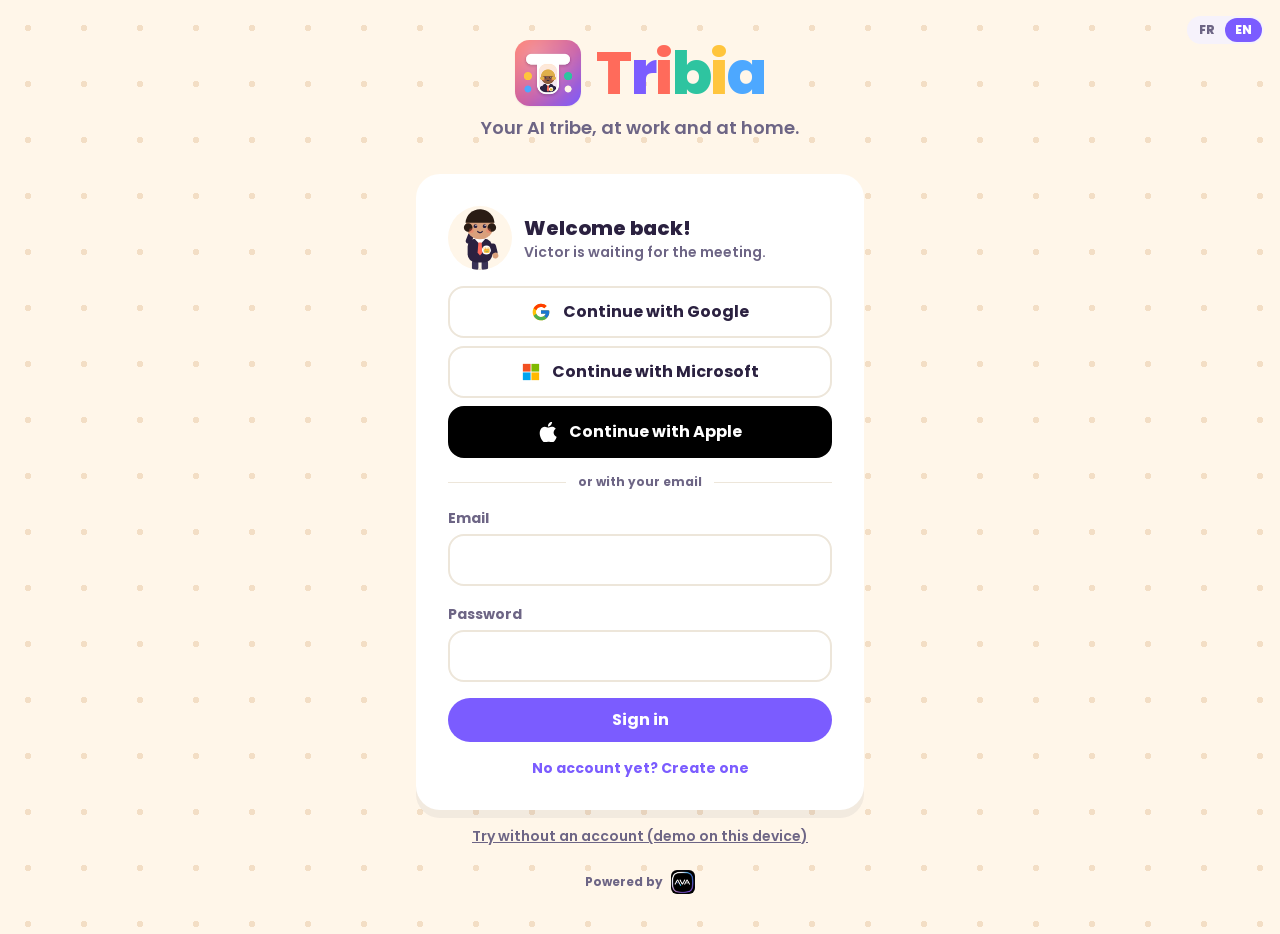
==== commit 7a14fa1c: "Publication dc8e4dd" ====
--- a/index.html
+++ b/index.html
@@ -11,8 +11,8 @@
     <title>Tribia — Ta tribu IA</title>
     <link rel="preconnect" href="https://fonts.googleapis.com" />
     <link href="https://fonts.googleapis.com/css2?family=Poppins:wght@500;600;700;800&display=swap" rel="stylesheet" />
-    <script type="module" crossorigin src="/assets/index-Kb-e36It.js"></script>
-    <link rel="stylesheet" crossorigin href="/assets/index-DslspAh0.css">
+    <script type="module" crossorigin src="/assets/index-6SmGKWGp.js"></script>
+    <link rel="stylesheet" crossorigin href="/assets/index-DS_6w61G.css">
   </head>
   <body>
     <div id="root"></div>
--- a/assets/index-DS_6w61G.css
+++ b/assets/index-DS_6w61G.css
@@ -0,0 +1 @@
+*,:before,:after,::backdrop{--tw-border-spacing-x:0;--tw-border-spacing-y:0;--tw-translate-x:0;--tw-translate-y:0;--tw-rotate:0;--tw-skew-x:0;--tw-skew-y:0;--tw-scale-x:1;--tw-scale-y:1;--tw-pan-x: ;--tw-pan-y: ;--tw-pinch-zoom: ;--tw-scroll-snap-strictness:proximity;--tw-gradient-from-position: ;--tw-gradient-via-position: ;--tw-gradient-to-position: ;--tw-ordinal: ;--tw-slashed-zero: ;--tw-numeric-figure: ;--tw-numeric-spacing: ;--tw-numeric-fraction: ;--tw-ring-inset: ;--tw-ring-offset-width:0px;--tw-ring-offset-color:#fff;--tw-ring-color:#3b82f680;--tw-ring-offset-shadow:0 0 #0000;--tw-ring-shadow:0 0 #0000;--tw-shadow:0 0 #0000;--tw-shadow-colored:0 0 #0000;--tw-blur: ;--tw-brightness: ;--tw-contrast: ;--tw-grayscale: ;--tw-hue-rotate: ;--tw-invert: ;--tw-saturate: ;--tw-sepia: ;--tw-drop-shadow: ;--tw-backdrop-blur: ;--tw-backdrop-brightness: ;--tw-backdrop-contrast: ;--tw-backdrop-grayscale: ;--tw-backdrop-hue-rotate: ;--tw-backdrop-invert: ;--tw-backdrop-opacity: ;--tw-backdrop-saturate: ;--tw-backdrop-sepia: ;--tw-contain-size: ;--tw-contain-layout: ;--tw-contain-paint: ;--tw-contain-style: }*,:before,:after{box-sizing:border-box;border:0 solid #e5e7eb}:before,:after{--tw-content:""}html,:host{-webkit-text-size-adjust:100%;tab-size:4;font-feature-settings:normal;font-variation-settings:normal;-webkit-tap-highlight-color:transparent;font-family:Poppins,Noto Color Emoji,sans-serif;line-height:1.5}body{line-height:inherit;margin:0}hr{height:0;color:inherit;border-top-width:1px}abbr:where([title]){-webkit-text-decoration:underline dotted;text-decoration:underline dotted}h1,h2,h3,h4,h5,h6{font-size:inherit;font-weight:inherit}a{color:inherit;-webkit-text-decoration:inherit;text-decoration:inherit}b,strong{font-weight:bolder}code,kbd,samp,pre{font-feature-settings:normal;font-variation-settings:normal;font-family:ui-monospace,SFMono-Regular,Menlo,Monaco,Consolas,Liberation Mono,Courier New,monospace;font-size:1em}small{font-size:80%}sub,sup{vertical-align:baseline;font-size:75%;line-height:0;position:relative}sub{bottom:-.25em}sup{top:-.5em}table{text-indent:0;border-color:inherit;border-collapse:collapse}button,input,optgroup,select,textarea{font-feature-settings:inherit;font-variation-settings:inherit;font-family:inherit;font-size:100%;font-weight:inherit;line-height:inherit;letter-spacing:inherit;color:inherit;margin:0;padding:0}button,select{text-transform:none}button,input:where([type=button]),input:where([type=reset]),input:where([type=submit]){-webkit-appearance:button;background-color:#0000;background-image:none}:-moz-focusring{outline:auto}:-moz-ui-invalid{box-shadow:none}progress{vertical-align:baseline}::-webkit-inner-spin-button{height:auto}::-webkit-outer-spin-button{height:auto}[type=search]{-webkit-appearance:textfield;outline-offset:-2px}::-webkit-search-decoration{-webkit-appearance:none}::-webkit-file-upload-button{-webkit-appearance:button;font:inherit}summary{display:list-item}blockquote,dl,dd,h1,h2,h3,h4,h5,h6,hr,figure,p,pre{margin:0}fieldset{margin:0;padding:0}legend{padding:0}ol,ul,menu{margin:0;padding:0;list-style:none}dialog{padding:0}textarea{resize:vertical}input::-moz-placeholder{opacity:1;color:#9ca3af}textarea::-moz-placeholder{opacity:1;color:#9ca3af}input::placeholder,textarea::placeholder{opacity:1;color:#9ca3af}button,[role=button]{cursor:pointer}:disabled{cursor:default}img,svg,video,canvas,audio,iframe,embed,object{vertical-align:middle;display:block}img,video{max-width:100%;height:auto}[hidden]:where(:not([hidden=until-found])){display:none}.pointer-events-none{pointer-events:none}.pointer-events-auto{pointer-events:auto}.visible{visibility:visible}.fixed{position:fixed}.absolute{position:absolute}.relative{position:relative}.sticky{position:sticky}.inset-0{inset:0}.inset-x-0{left:0;right:0}.inset-x-2{left:.5rem;right:.5rem}.-right-1{right:-.25rem}.-top-1{top:-.25rem}.-top-3{top:-.75rem}.bottom-0{bottom:0}.bottom-14{bottom:3.5rem}.bottom-3{bottom:.75rem}.bottom-5{bottom:1.25rem}.bottom-6{bottom:1.5rem}.bottom-\[calc\(80px\+env\(safe-area-inset-bottom\)\)\]{bottom:calc(80px + env(safe-area-inset-bottom))}.bottom-\[calc\(92px\+env\(safe-area-inset-bottom\)\)\]{bottom:calc(92px + env(safe-area-inset-bottom))}.left-0{left:0}.left-0\.5{left:.125rem}.left-1\/2{left:50%}.left-3{left:.75rem}.left-\[18px\]{left:18px}.right-3{right:.75rem}.right-4{right:1rem}.right-\[calc\(50\%-22px\)\]{right:calc(50% - 22px)}.top-0{top:0}.top-0\.5{top:.125rem}.top-1{top:.25rem}.top-1\/2{top:50%}.top-2{top:.5rem}.top-3{top:.75rem}.top-4{top:1rem}.z-10{z-index:10}.z-30{z-index:30}.z-40{z-index:40}.z-50{z-index:50}.z-\[45\]{z-index:45}.z-\[46\]{z-index:46}.z-\[55\]{z-index:55}.z-\[56\]{z-index:56}.z-\[60\]{z-index:60}.z-\[65\]{z-index:65}.z-\[66\]{z-index:66}.z-\[70\]{z-index:70}.order-first{order:-9999}.col-span-2{grid-column:span 2/span 2}.col-span-3{grid-column:span 3/span 3}.-mx-1{margin-left:-.25rem;margin-right:-.25rem}.-mx-3{margin-left:-.75rem;margin-right:-.75rem}.mx-auto{margin-left:auto;margin-right:auto}.my-2{margin-top:.5rem;margin-bottom:.5rem}.my-3{margin-top:.75rem;margin-bottom:.75rem}.mb-1{margin-bottom:.25rem}.mb-2{margin-bottom:.5rem}.mb-3{margin-bottom:.75rem}.mb-6{margin-bottom:1.5rem}.ml-0\.5{margin-left:.125rem}.ml-1{margin-left:.25rem}.ml-5{margin-left:1.25rem}.ml-9{margin-left:2.25rem}.ml-auto{margin-left:auto}.mr-1{margin-right:.25rem}.mr-2{margin-right:.5rem}.mr-auto{margin-right:auto}.mt-0{margin-top:0}.mt-0\.5{margin-top:.125rem}.mt-1{margin-top:.25rem}.mt-1\.5{margin-top:.375rem}.mt-10{margin-top:2.5rem}.mt-2{margin-top:.5rem}.mt-2\.5{margin-top:.625rem}.mt-3{margin-top:.75rem}.mt-4{margin-top:1rem}.mt-5{margin-top:1.25rem}.mt-6{margin-top:1.5rem}.mt-8{margin-top:2rem}.line-clamp-2{-webkit-line-clamp:2;-webkit-box-orient:vertical;display:-webkit-box;overflow:hidden}.line-clamp-3{-webkit-line-clamp:3;-webkit-box-orient:vertical;display:-webkit-box;overflow:hidden}.block{display:block}.flex{display:flex}.inline-flex{display:inline-flex}.table{display:table}.grid{display:grid}.hidden{display:none}.aspect-\[9\/16\]{aspect-ratio:9/16}.aspect-video{aspect-ratio:16/9}.h-0{height:0}.h-1\.5{height:.375rem}.h-10{height:2.5rem}.h-11{height:2.75rem}.h-16{height:4rem}.h-2{height:.5rem}.h-2\.5{height:.625rem}.h-24{height:6rem}.h-3{height:.75rem}.h-4{height:1rem}.h-5{height:1.25rem}.h-52{height:13rem}.h-56{height:14rem}.h-6{height:1.5rem}.h-7{height:1.75rem}.h-8{height:2rem}.h-9{height:2.25rem}.h-\[1\.1em\]{height:1.1em}.h-\[94vh\]{height:94vh}.h-\[calc\(100dvh-120px\)\]{height:calc(100dvh - 120px)}.h-full{height:100%}.h-px{height:1px}.max-h-40{max-height:10rem}.max-h-48{max-height:12rem}.max-h-56{max-height:14rem}.max-h-72{max-height:18rem}.max-h-80{max-height:20rem}.max-h-\[34vh\]{max-height:34vh}.max-h-\[40vh\]{max-height:40vh}.max-h-\[45vh\]{max-height:45vh}.max-h-\[60dvh\]{max-height:60dvh}.max-h-\[85vh\]{max-height:85vh}.max-h-\[92vh\]{max-height:92vh}.max-h-\[94dvh\]{max-height:94dvh}.max-h-\[94vh\]{max-height:94vh}.max-h-\[calc\(100dvh-170px\)\]{max-height:calc(100dvh - 170px)}.max-h-\[calc\(100vh-130px\)\]{max-height:calc(100vh - 130px)}.max-h-\[calc\(100vh-230px\)\]{max-height:calc(100vh - 230px)}.min-h-0{min-height:0}.min-h-\[480px\]{min-height:480px}.min-h-\[62px\]{min-height:62px}.min-h-full{min-height:100%}.w-10{width:2.5rem}.w-11{width:2.75rem}.w-12{width:3rem}.w-14{width:3.5rem}.w-16{width:4rem}.w-2{width:.5rem}.w-2\.5{width:.625rem}.w-20{width:5rem}.w-24{width:6rem}.w-28{width:7rem}.w-4{width:1rem}.w-5{width:1.25rem}.w-6{width:1.5rem}.w-7{width:1.75rem}.w-8{width:2rem}.w-9{width:2.25rem}.w-\[1\.1em\]{width:1.1em}.w-\[170px\]{width:170px}.w-full{width:100%}.min-w-0{min-width:0}.min-w-5{min-width:1.25rem}.min-w-\[140px\]{min-width:140px}.min-w-\[150px\]{min-width:150px}.min-w-\[220px\]{min-width:220px}.min-w-\[240px\]{min-width:240px}.min-w-\[60\%\]{min-width:60%}.max-w-3xl{max-width:48rem}.max-w-5xl{max-width:64rem}.max-w-\[220px\]{max-width:220px}.max-w-\[320px\]{max-width:320px}.max-w-\[85\%\]{max-width:85%}.max-w-\[88\%\]{max-width:88%}.max-w-\[90\%\]{max-width:90%}.max-w-\[90vw\]{max-width:90vw}.max-w-\[92vw\]{max-width:92vw}.max-w-\[95\%\]{max-width:95%}.max-w-md{max-width:28rem}.max-w-sm{max-width:24rem}.max-w-xl{max-width:36rem}.max-w-xs{max-width:20rem}.flex-1{flex:1}.shrink-0{flex-shrink:0}.basis-\[calc\(100\%-76px\)\]{flex-basis:calc(100% - 76px)}.basis-full{flex-basis:100%}.-translate-x-1\/2{--tw-translate-x:-50%;transform:translate(var(--tw-translate-x), var(--tw-translate-y)) rotate(var(--tw-rotate)) skewX(var(--tw-skew-x)) skewY(var(--tw-skew-y)) scaleX(var(--tw-scale-x)) scaleY(var(--tw-scale-y))}.-translate-y-1\/2{--tw-translate-y:-50%;transform:translate(var(--tw-translate-x), var(--tw-translate-y)) rotate(var(--tw-rotate)) skewX(var(--tw-skew-x)) skewY(var(--tw-skew-y)) scaleX(var(--tw-scale-x)) scaleY(var(--tw-scale-y))}.animate-\[knock_0\.5s_ease-in-out_3\]{animation:.5s ease-in-out 3 knock}@keyframes bounce{0%,to{animation-timing-function:cubic-bezier(.8,0,1,1);transform:translateY(-25%)}50%{animation-timing-function:cubic-bezier(0,0,.2,1);transform:none}}.animate-bounce{animation:1s infinite bounce}@keyframes pulse{50%{opacity:.5}}.animate-pulse{animation:2s cubic-bezier(.4,0,.6,1) infinite pulse}.cursor-pointer{cursor:pointer}.select-none{-webkit-user-select:none;user-select:none}.resize-none{resize:none}.resize-y{resize:vertical}.list-decimal{list-style-type:decimal}.grid-cols-1{grid-template-columns:repeat(1,minmax(0,1fr))}.grid-cols-2{grid-template-columns:repeat(2,minmax(0,1fr))}.grid-cols-3{grid-template-columns:repeat(3,minmax(0,1fr))}.grid-cols-4{grid-template-columns:repeat(4,minmax(0,1fr))}.grid-cols-7{grid-template-columns:repeat(7,minmax(0,1fr))}.grid-cols-\[auto\,1fr\]{grid-template-columns:auto 1fr}.flex-col{flex-direction:column}.flex-wrap{flex-wrap:wrap}.items-start{align-items:flex-start}.items-end{align-items:flex-end}.items-center{align-items:center}.items-baseline{align-items:baseline}.justify-end{justify-content:flex-end}.justify-center{justify-content:center}.justify-between{justify-content:space-between}.gap-0\.5{gap:.125rem}.gap-1{gap:.25rem}.gap-1\.5{gap:.375rem}.gap-2{gap:.5rem}.gap-3{gap:.75rem}.gap-4{gap:1rem}.gap-5{gap:1.25rem}.gap-6{gap:1.5rem}.gap-\[\.25em\]{gap:.25em}.gap-x-2{-moz-column-gap:.5rem;column-gap:.5rem}.gap-y-0\.5{row-gap:.125rem}.gap-y-1{row-gap:.25rem}.space-y-0\.5>:not([hidden])~:not([hidden]){--tw-space-y-reverse:0;margin-top:calc(.125rem * calc(1 - var(--tw-space-y-reverse)));margin-bottom:calc(.125rem * var(--tw-space-y-reverse))}.self-start{align-self:flex-start}.self-end{align-self:flex-end}.overflow-auto{overflow:auto}.overflow-hidden{overflow:hidden}.overflow-x-auto{overflow-x:auto}.truncate{text-overflow:ellipsis;white-space:nowrap;overflow:hidden}.whitespace-nowrap{white-space:nowrap}.whitespace-pre-wrap{white-space:pre-wrap}.break-words{overflow-wrap:break-word}.break-all{word-break:break-all}.rounded-2xl{border-radius:1rem}.rounded-3xl{border-radius:1.5rem}.rounded-\[22\%\]{border-radius:22%}.rounded-full{border-radius:9999px}.rounded-lg{border-radius:.5rem}.rounded-md{border-radius:.375rem}.rounded-none{border-radius:0}.rounded-xl{border-radius:.75rem}.rounded-b-none{border-bottom-right-radius:0;border-bottom-left-radius:0}.rounded-r{border-top-right-radius:.25rem;border-bottom-right-radius:.25rem}.rounded-t{border-top-left-radius:.25rem;border-top-right-radius:.25rem}.rounded-t-3xl{border-top-left-radius:1.5rem;border-top-right-radius:1.5rem}.rounded-t-\[28px\]{border-top-left-radius:28px;border-top-right-radius:28px}.rounded-t-\[32px\]{border-top-left-radius:32px;border-top-right-radius:32px}.rounded-bl-md{border-bottom-left-radius:.375rem}.rounded-br-md{border-bottom-right-radius:.375rem}.rounded-tl-md{border-top-left-radius:.375rem}.border{border-width:1px}.border-2{border-width:2px}.border-4{border-width:4px}.border-b{border-bottom-width:1px}.border-l-4{border-left-width:4px}.border-t{border-top-width:1px}.border-dashed{border-style:dashed}.\!border-black{--tw-border-opacity:1!important;border-color:rgb(0 0 0/var(--tw-border-opacity,1))!important}.border-\[\#E2D9CB\]{--tw-border-opacity:1;border-color:rgb(226 217 203/var(--tw-border-opacity,1))}.border-\[\#EDE6DA\]{--tw-border-opacity:1;border-color:rgb(237 230 218/var(--tw-border-opacity,1))}.border-\[\#EEE6DA\]{--tw-border-opacity:1;border-color:rgb(238 230 218/var(--tw-border-opacity,1))}.border-\[\#F0E9DE\]{--tw-border-opacity:1;border-color:rgb(240 233 222/var(--tw-border-opacity,1))}.border-\[\#F1EADF\]{--tw-border-opacity:1;border-color:rgb(241 234 223/var(--tw-border-opacity,1))}.border-\[\#F3EDE3\]{--tw-border-opacity:1;border-color:rgb(243 237 227/var(--tw-border-opacity,1))}.border-coral{--tw-border-opacity:1;border-color:rgb(255 107 91/var(--tw-border-opacity,1))}.border-coral\/40{border-color:#ff6b5b66}.border-lav{--tw-border-opacity:1;border-color:rgb(246 242 251/var(--tw-border-opacity,1))}.border-mint{--tw-border-opacity:1;border-color:rgb(46 196 160/var(--tw-border-opacity,1))}.border-mint\/40{border-color:#2ec4a066}.border-transparent{border-color:#0000}.border-violet{--tw-border-opacity:1;border-color:rgb(123 92 255/var(--tw-border-opacity,1))}.border-violet\/40{border-color:#7b5cff66}.border-white\/80{border-color:#fffc}.\!bg-black{--tw-bg-opacity:1!important;background-color:rgb(0 0 0/var(--tw-bg-opacity,1))!important}.bg-\[\#D9CCF3\]{--tw-bg-opacity:1;background-color:rgb(217 204 243/var(--tw-bg-opacity,1))}.bg-\[\#E2D9CB\]{--tw-bg-opacity:1;background-color:rgb(226 217 203/var(--tw-bg-opacity,1))}.bg-\[\#E6DFF3\]{--tw-bg-opacity:1;background-color:rgb(230 223 243/var(--tw-bg-opacity,1))}.bg-\[\#EDE6DA\]{--tw-bg-opacity:1;background-color:rgb(237 230 218/var(--tw-bg-opacity,1))}.bg-\[\#EEE9F7\]{--tw-bg-opacity:1;background-color:rgb(238 233 247/var(--tw-bg-opacity,1))}.bg-\[\#EEFBF6\]{--tw-bg-opacity:1;background-color:rgb(238 251 246/var(--tw-bg-opacity,1))}.bg-\[\#F3EEFF\]{--tw-bg-opacity:1;background-color:rgb(243 238 255/var(--tw-bg-opacity,1))}.bg-\[\#F7F3EC\]{--tw-bg-opacity:1;background-color:rgb(247 243 236/var(--tw-bg-opacity,1))}.bg-\[\#FBF8F3\]{--tw-bg-opacity:1;background-color:rgb(251 248 243/var(--tw-bg-opacity,1))}.bg-\[\#FFB020\]{--tw-bg-opacity:1;background-color:rgb(255 176 32/var(--tw-bg-opacity,1))}.bg-\[\#FFF1EE\]{--tw-bg-opacity:1;background-color:rgb(255 241 238/var(--tw-bg-opacity,1))}.bg-\[\#FFF6DB\]{--tw-bg-opacity:1;background-color:rgb(255 246 219/var(--tw-bg-opacity,1))}.bg-\[\#FFF6F4\]{--tw-bg-opacity:1;background-color:rgb(255 246 244/var(--tw-bg-opacity,1))}.bg-coral{--tw-bg-opacity:1;background-color:rgb(255 107 91/var(--tw-bg-opacity,1))}.bg-coral\/10{background-color:#ff6b5b1a}.bg-cream{--tw-bg-opacity:1;background-color:rgb(255 246 233/var(--tw-bg-opacity,1))}.bg-ink{--tw-bg-opacity:1;background-color:rgb(43 33 64/var(--tw-bg-opacity,1))}.bg-ink\/40{background-color:#2b214066}.bg-ink\/50{background-color:#2b214080}.bg-ink\/55{background-color:#2b21408c}.bg-ink\/60{background-color:#2b214099}.bg-ink\/70{background-color:#2b2140b3}.bg-lav{--tw-bg-opacity:1;background-color:rgb(246 242 251/var(--tw-bg-opacity,1))}.bg-mint{--tw-bg-opacity:1;background-color:rgb(46 196 160/var(--tw-bg-opacity,1))}.bg-mint\/20{background-color:#2ec4a033}.bg-sky{--tw-bg-opacity:1;background-color:rgb(77 168 255/var(--tw-bg-opacity,1))}.bg-sky\/15{background-color:#4da8ff26}.bg-sky\/20{background-color:#4da8ff33}.bg-sky\/90{background-color:#4da8ffe6}.bg-sun{--tw-bg-opacity:1;background-color:rgb(255 197 61/var(--tw-bg-opacity,1))}.bg-sun\/20{background-color:#ffc53d33}.bg-sun\/25{background-color:#ffc53d40}.bg-sun\/30{background-color:#ffc53d4d}.bg-violet{--tw-bg-opacity:1;background-color:rgb(123 92 255/var(--tw-bg-opacity,1))}.bg-violet\/15{background-color:#7b5cff26}.bg-violet\/20{background-color:#7b5cff33}.bg-white{--tw-bg-opacity:1;background-color:rgb(255 255 255/var(--tw-bg-opacity,1))}.bg-white\/10{background-color:#ffffff1a}.bg-white\/15{background-color:#ffffff26}.bg-white\/20{background-color:#fff3}.bg-white\/70{background-color:#ffffffb3}.bg-white\/80{background-color:#fffc}.bg-white\/90{background-color:#ffffffe6}.bg-white\/95{background-color:#fffffff2}.bg-\[radial-gradient\(\#F3DEC5_3px\,transparent_3px\)\]{background-image:radial-gradient(#f3dec5 3px,#0000 3px)}.bg-gradient-to-b{background-image:linear-gradient(to bottom, var(--tw-gradient-stops))}.bg-gradient-to-br{background-image:linear-gradient(to bottom right, var(--tw-gradient-stops))}.from-\[\#FFF6E9\]{--tw-gradient-from:#fff6e9 var(--tw-gradient-from-position);--tw-gradient-to:#fff6e900 var(--tw-gradient-to-position);--tw-gradient-stops:var(--tw-gradient-from), var(--tw-gradient-to)}.from-coral{--tw-gradient-from:#ff6b5b var(--tw-gradient-from-position);--tw-gradient-to:#ff6b5b00 var(--tw-gradient-to-position);--tw-gradient-stops:var(--tw-gradient-from), var(--tw-gradient-to)}.from-violet{--tw-gradient-from:#7b5cff var(--tw-gradient-from-position);--tw-gradient-to:#7b5cff00 var(--tw-gradient-to-position);--tw-gradient-stops:var(--tw-gradient-from), var(--tw-gradient-to)}.to-\[\#F6F2FB\]{--tw-gradient-to:#f6f2fb var(--tw-gradient-to-position)}.to-coral{--tw-gradient-to:#ff6b5b var(--tw-gradient-to-position)}.to-violet{--tw-gradient-to:#7b5cff var(--tw-gradient-to-position)}.object-contain{-o-object-fit:contain;object-fit:contain}.object-cover{-o-object-fit:cover;object-fit:cover}.p-0{padding:0}.p-0\.5{padding:.125rem}.p-1{padding:.25rem}.p-1\.5{padding:.375rem}.p-2{padding:.5rem}.p-2\.5{padding:.625rem}.p-3{padding:.75rem}.p-4{padding:1rem}.p-5{padding:1.25rem}.p-6{padding:1.5rem}.px-1{padding-left:.25rem;padding-right:.25rem}.px-1\.5{padding-left:.375rem;padding-right:.375rem}.px-2{padding-left:.5rem;padding-right:.5rem}.px-2\.5{padding-left:.625rem;padding-right:.625rem}.px-3{padding-left:.75rem;padding-right:.75rem}.px-3\.5{padding-left:.875rem;padding-right:.875rem}.px-4{padding-left:1rem;padding-right:1rem}.px-5{padding-left:1.25rem;padding-right:1.25rem}.py-0{padding-top:0;padding-bottom:0}.py-0\.5{padding-top:.125rem;padding-bottom:.125rem}.py-1{padding-top:.25rem;padding-bottom:.25rem}.py-1\.5{padding-top:.375rem;padding-bottom:.375rem}.py-10{padding-top:2.5rem;padding-bottom:2.5rem}.py-2{padding-top:.5rem;padding-bottom:.5rem}.py-2\.5{padding-top:.625rem;padding-bottom:.625rem}.py-3{padding-top:.75rem;padding-bottom:.75rem}.py-4{padding-top:1rem;padding-bottom:1rem}.py-8{padding-top:2rem;padding-bottom:2rem}.pb-0\.5{padding-bottom:.125rem}.pb-1{padding-bottom:.25rem}.pb-16{padding-bottom:4rem}.pb-2{padding-bottom:.5rem}.pb-2\.5{padding-bottom:.625rem}.pb-3{padding-bottom:.75rem}.pb-4{padding-bottom:1rem}.pb-\[calc\(12px\+env\(safe-area-inset-bottom\)\)\]{padding-bottom:calc(12px + env(safe-area-inset-bottom))}.pb-\[calc\(84px\+env\(safe-area-inset-bottom\)\)\]{padding-bottom:calc(84px + env(safe-area-inset-bottom))}.pb-\[calc\(96px\+env\(safe-area-inset-bottom\)\)\]{padding-bottom:calc(96px + env(safe-area-inset-bottom))}.pb-\[env\(safe-area-inset-bottom\)\]{padding-bottom:env(safe-area-inset-bottom)}.pl-0\.5{padding-left:.125rem}.pl-3{padding-left:.75rem}.pl-9{padding-left:2.25rem}.pr-1{padding-right:.25rem}.pr-10{padding-right:2.5rem}.pr-2{padding-right:.5rem}.pr-2\.5{padding-right:.625rem}.pr-3{padding-right:.75rem}.pt-0\.5{padding-top:.125rem}.pt-1{padding-top:.25rem}.pt-2{padding-top:.5rem}.pt-5{padding-top:1.25rem}.text-left{text-align:left}.text-center{text-align:center}.text-right{text-align:right}.font-mono{font-family:ui-monospace,SFMono-Regular,Menlo,Monaco,Consolas,Liberation Mono,Courier New,monospace}.text-2xl{font-size:1.5rem;line-height:2rem}.text-3xl{font-size:1.875rem;line-height:2.25rem}.text-4xl{font-size:2.25rem;line-height:2.5rem}.text-5xl{font-size:3rem;line-height:1}.text-6xl{font-size:3.75rem;line-height:1}.text-7xl{font-size:4.5rem;line-height:1}.text-\[10px\]{font-size:10px}.text-\[11px\]{font-size:11px}.text-\[12px\]{font-size:12px}.text-\[13px\]{font-size:13px}.text-\[15px\]{font-size:15px}.text-\[22px\]{font-size:22px}.text-\[8px\]{font-size:8px}.text-\[9px\]{font-size:9px}.text-base{font-size:1rem;line-height:1.5rem}.text-lg{font-size:1.125rem;line-height:1.75rem}.text-sm{font-size:.875rem;line-height:1.25rem}.text-xl{font-size:1.25rem;line-height:1.75rem}.text-xs{font-size:.75rem;line-height:1rem}.font-black{font-weight:900}.font-bold{font-weight:700}.font-extrabold{font-weight:800}.font-medium{font-weight:500}.font-semibold{font-weight:600}.uppercase{text-transform:uppercase}.tabular-nums{--tw-numeric-spacing:tabular-nums;font-variant-numeric:var(--tw-ordinal) var(--tw-slashed-zero) var(--tw-numeric-figure) var(--tw-numeric-spacing) var(--tw-numeric-fraction)}.leading-none{line-height:1}.leading-relaxed{line-height:1.625}.leading-snug{line-height:1.375}.leading-tight{line-height:1.25}.tracking-\[0\.5em\]{letter-spacing:.5em}.tracking-tight{letter-spacing:-.025em}.tracking-wide{letter-spacing:.025em}.tracking-wider{letter-spacing:.05em}.\!text-white{--tw-text-opacity:1!important;color:rgb(255 255 255/var(--tw-text-opacity,1))!important}.text-\[\#9A6B00\]{--tw-text-opacity:1;color:rgb(154 107 0/var(--tw-text-opacity,1))}.text-coral{--tw-text-opacity:1;color:rgb(255 107 91/var(--tw-text-opacity,1))}.text-ink{--tw-text-opacity:1;color:rgb(43 33 64/var(--tw-text-opacity,1))}.text-mint{--tw-text-opacity:1;color:rgb(46 196 160/var(--tw-text-opacity,1))}.text-sky{--tw-text-opacity:1;color:rgb(77 168 255/var(--tw-text-opacity,1))}.text-soft{--tw-text-opacity:1;color:rgb(109 101 133/var(--tw-text-opacity,1))}.text-sun{--tw-text-opacity:1;color:rgb(255 197 61/var(--tw-text-opacity,1))}.text-violet{--tw-text-opacity:1;color:rgb(123 92 255/var(--tw-text-opacity,1))}.text-white{--tw-text-opacity:1;color:rgb(255 255 255/var(--tw-text-opacity,1))}.text-white\/60{color:#fff9}.text-white\/70{color:#ffffffb3}.text-white\/80{color:#fffc}.underline{text-decoration-line:underline}.line-through{text-decoration-line:line-through}.accent-violet{accent-color:#7b5cff}.opacity-30{opacity:.3}.opacity-40{opacity:.4}.opacity-50{opacity:.5}.opacity-60{opacity:.6}.opacity-70{opacity:.7}.opacity-90{opacity:.9}.opacity-95{opacity:.95}.shadow{--tw-shadow:0 1px 3px 0 #0000001a, 0 1px 2px -1px #0000001a;--tw-shadow-colored:0 1px 3px 0 var(--tw-shadow-color), 0 1px 2px -1px var(--tw-shadow-color);box-shadow:var(--tw-ring-offset-shadow,0 0 #0000), var(--tw-ring-shadow,0 0 #0000), var(--tw-shadow)}.shadow-2xl{--tw-shadow:0 25px 50px -12px #00000040;--tw-shadow-colored:0 25px 50px -12px var(--tw-shadow-color);box-shadow:var(--tw-ring-offset-shadow,0 0 #0000), var(--tw-ring-shadow,0 0 #0000), var(--tw-shadow)}.shadow-lg{--tw-shadow:0 10px 15px -3px #0000001a, 0 4px 6px -4px #0000001a;--tw-shadow-colored:0 10px 15px -3px var(--tw-shadow-color), 0 4px 6px -4px var(--tw-shadow-color);box-shadow:var(--tw-ring-offset-shadow,0 0 #0000), var(--tw-ring-shadow,0 0 #0000), var(--tw-shadow)}.shadow-md{--tw-shadow:0 4px 6px -1px #0000001a, 0 2px 4px -2px #0000001a;--tw-shadow-colored:0 4px 6px -1px var(--tw-shadow-color), 0 2px 4px -2px var(--tw-shadow-color);box-shadow:var(--tw-ring-offset-shadow,0 0 #0000), var(--tw-ring-shadow,0 0 #0000), var(--tw-shadow)}.shadow-sm{--tw-shadow:0 1px 2px 0 #0000000d;--tw-shadow-colored:0 1px 2px 0 var(--tw-shadow-color);box-shadow:var(--tw-ring-offset-shadow,0 0 #0000), var(--tw-ring-shadow,0 0 #0000), var(--tw-shadow)}.shadow-xl{--tw-shadow:0 20px 25px -5px #0000001a, 0 8px 10px -6px #0000001a;--tw-shadow-colored:0 20px 25px -5px var(--tw-shadow-color), 0 8px 10px -6px var(--tw-shadow-color);box-shadow:var(--tw-ring-offset-shadow,0 0 #0000), var(--tw-ring-shadow,0 0 #0000), var(--tw-shadow)}.outline-none{outline-offset:2px;outline:2px solid #0000}.ring-2{--tw-ring-offset-shadow:var(--tw-ring-inset) 0 0 0 var(--tw-ring-offset-width) var(--tw-ring-offset-color);--tw-ring-shadow:var(--tw-ring-inset) 0 0 0 calc(2px + var(--tw-ring-offset-width)) var(--tw-ring-color);box-shadow:var(--tw-ring-offset-shadow), var(--tw-ring-shadow), var(--tw-shadow,0 0 #0000)}.ring-coral{--tw-ring-opacity:1;--tw-ring-color:rgb(255 107 91/var(--tw-ring-opacity,1))}.ring-violet{--tw-ring-opacity:1;--tw-ring-color:rgb(123 92 255/var(--tw-ring-opacity,1))}.drop-shadow{--tw-drop-shadow:drop-shadow(0 1px 2px #0000001a) drop-shadow(0 1px 1px #0000000f);filter:var(--tw-blur) var(--tw-brightness) var(--tw-contrast) var(--tw-grayscale) var(--tw-hue-rotate) var(--tw-invert) var(--tw-saturate) var(--tw-sepia) var(--tw-drop-shadow)}.filter{filter:var(--tw-blur) var(--tw-brightness) var(--tw-contrast) var(--tw-grayscale) var(--tw-hue-rotate) var(--tw-invert) var(--tw-saturate) var(--tw-sepia) var(--tw-drop-shadow)}.backdrop-blur{--tw-backdrop-blur:blur(8px);-webkit-backdrop-filter:var(--tw-backdrop-blur) var(--tw-backdrop-brightness) var(--tw-backdrop-contrast) var(--tw-backdrop-grayscale) var(--tw-backdrop-hue-rotate) var(--tw-backdrop-invert) var(--tw-backdrop-opacity) var(--tw-backdrop-saturate) var(--tw-backdrop-sepia);backdrop-filter:var(--tw-backdrop-blur) var(--tw-backdrop-brightness) var(--tw-backdrop-contrast) var(--tw-backdrop-grayscale) var(--tw-backdrop-hue-rotate) var(--tw-backdrop-invert) var(--tw-backdrop-opacity) var(--tw-backdrop-saturate) var(--tw-backdrop-sepia)}.backdrop-blur-\[2px\]{--tw-backdrop-blur:blur(2px);-webkit-backdrop-filter:var(--tw-backdrop-blur) var(--tw-backdrop-brightness) var(--tw-backdrop-contrast) var(--tw-backdrop-grayscale) var(--tw-backdrop-hue-rotate) var(--tw-backdrop-invert) var(--tw-backdrop-opacity) var(--tw-backdrop-saturate) var(--tw-backdrop-sepia);backdrop-filter:var(--tw-backdrop-blur) var(--tw-backdrop-brightness) var(--tw-backdrop-contrast) var(--tw-backdrop-grayscale) var(--tw-backdrop-hue-rotate) var(--tw-backdrop-invert) var(--tw-backdrop-opacity) var(--tw-backdrop-saturate) var(--tw-backdrop-sepia)}.transition{transition-property:color,background-color,border-color,text-decoration-color,fill,stroke,opacity,box-shadow,transform,filter,-webkit-backdrop-filter,backdrop-filter;transition-duration:.15s;transition-timing-function:cubic-bezier(.4,0,.2,1)}.transition-all{transition-property:all;transition-duration:.15s;transition-timing-function:cubic-bezier(.4,0,.2,1)}.duration-500{transition-duration:.5s}.\[background-size\:56px_56px\]{background-size:56px 56px}.\[scrollbar-width\:none\]{scrollbar-width:none}html,body,#root{height:100%}body{--tw-bg-opacity:1;background-color:rgb(255 246 233/var(--tw-bg-opacity,1));--tw-text-opacity:1;color:rgb(43 33 64/var(--tw-text-opacity,1));-webkit-font-smoothing:antialiased;-moz-osx-font-smoothing:grayscale;font-family:Poppins,Noto Color Emoji,sans-serif}.card{--tw-bg-opacity:1;background-color:rgb(255 255 255/var(--tw-bg-opacity,1));--tw-shadow:0 8px 0 #2b21400f;--tw-shadow-colored:0 8px 0 var(--tw-shadow-color);box-shadow:var(--tw-ring-offset-shadow,0 0 #0000), var(--tw-ring-shadow,0 0 #0000), var(--tw-shadow);border-radius:1.5rem}.btn{border-radius:9999px;justify-content:center;align-items:center;gap:.5rem;padding:.625rem 1.25rem;font-weight:700;transition-property:color,background-color,border-color,text-decoration-color,fill,stroke,opacity,box-shadow,transform,filter,-webkit-backdrop-filter,backdrop-filter;transition-duration:.15s;transition-timing-function:cubic-bezier(.4,0,.2,1);display:inline-flex}.btn:active{--tw-scale-x:.95;--tw-scale-y:.95;transform:translate(var(--tw-translate-x), var(--tw-translate-y)) rotate(var(--tw-rotate)) skewX(var(--tw-skew-x)) skewY(var(--tw-skew-y)) scaleX(var(--tw-scale-x)) scaleY(var(--tw-scale-y))}.btn:disabled{pointer-events:none;opacity:.4}.btn-primary{--tw-bg-opacity:1;background-color:rgb(123 92 255/var(--tw-bg-opacity,1));--tw-text-opacity:1;color:rgb(255 255 255/var(--tw-text-opacity,1));border-radius:9999px;justify-content:center;align-items:center;gap:.5rem;padding:.625rem 1.25rem;font-weight:700;transition-property:color,background-color,border-color,text-decoration-color,fill,stroke,opacity,box-shadow,transform,filter,-webkit-backdrop-filter,backdrop-filter;transition-duration:.15s;transition-timing-function:cubic-bezier(.4,0,.2,1);display:inline-flex}.btn-primary:active{--tw-scale-x:.95;--tw-scale-y:.95;transform:translate(var(--tw-translate-x), var(--tw-translate-y)) rotate(var(--tw-rotate)) skewX(var(--tw-skew-x)) skewY(var(--tw-skew-y)) scaleX(var(--tw-scale-x)) scaleY(var(--tw-scale-y))}.btn-primary:disabled{pointer-events:none;opacity:.4}.btn-primary:hover{--tw-brightness:brightness(1.1);filter:var(--tw-blur) var(--tw-brightness) var(--tw-contrast) var(--tw-grayscale) var(--tw-hue-rotate) var(--tw-invert) var(--tw-saturate) var(--tw-sepia) var(--tw-drop-shadow)}.btn-ghost{--tw-border-opacity:1;border-width:1px;border-color:rgb(237 230 218/var(--tw-border-opacity,1));--tw-bg-opacity:1;background-color:rgb(255 255 255/var(--tw-bg-opacity,1));--tw-text-opacity:1;color:rgb(43 33 64/var(--tw-text-opacity,1));border-radius:9999px;justify-content:center;align-items:center;gap:.5rem;padding:.625rem 1.25rem;font-weight:700;transition-property:color,background-color,border-color,text-decoration-color,fill,stroke,opacity,box-shadow,transform,filter,-webkit-backdrop-filter,backdrop-filter;transition-duration:.15s;transition-timing-function:cubic-bezier(.4,0,.2,1);display:inline-flex}.btn-ghost:active{--tw-scale-x:.95;--tw-scale-y:.95;transform:translate(var(--tw-translate-x), var(--tw-translate-y)) rotate(var(--tw-rotate)) skewX(var(--tw-skew-x)) skewY(var(--tw-skew-y)) scaleX(var(--tw-scale-x)) scaleY(var(--tw-scale-y))}.btn-ghost:disabled{pointer-events:none;opacity:.4}.btn-ghost:hover{--tw-bg-opacity:1;background-color:rgb(246 242 251/var(--tw-bg-opacity,1))}.chip{border-radius:9999px;align-items:center;gap:.25rem;padding:.25rem .75rem;font-size:.75rem;font-weight:700;line-height:1rem;display:inline-flex}.rich a{word-break:break-all;--tw-text-opacity:1;color:rgb(123 92 255/var(--tw-text-opacity,1));text-decoration-line:underline}.rich .h{margin-top:.5rem;display:block}@keyframes live-dot{0%,to{opacity:1}50%{opacity:.25}}.live-dot{--tw-bg-opacity:1;background-color:rgb(255 107 91/var(--tw-bg-opacity,1));border-radius:9999px;width:.5rem;height:.5rem;animation:1.2s infinite live-dot;display:inline-block}@keyframes ticker-in{0%{opacity:0;transform:translateY(6px)}to{opacity:1;transform:none}}.ticker-in{animation:.35s ease-out ticker-in}@keyframes typing{0%,80%,to{opacity:.4;transform:translateY(0)}40%{opacity:1;transform:translateY(-4px)}}.typing span{--tw-bg-opacity:1;background-color:rgb(109 101 133/var(--tw-bg-opacity,1));border-radius:9999px;width:.375rem;height:.375rem;margin-left:.125rem;margin-right:.125rem;animation:1s infinite typing;display:inline-block}.typing span:nth-child(2){animation-delay:.15s}.typing span:nth-child(3){animation-delay:.3s}@media (prefers-reduced-motion:reduce){.live-dot,.ticker-in,.typing span{animation:none}}header.sticky{padding-top:max(.625rem, env(safe-area-inset-top))}body{padding-bottom:env(safe-area-inset-bottom)}@media (width<=767px){.phone-panels .card:not([data-agent-card]){max-height:none!important}.phone-panels [data-chat]:not(.fixed){height:calc(100dvh - 150px - env(safe-area-inset-bottom))!important;min-height:0!important}.phone-world>:not([data-agent-card]){display:none!important}.chip{padding-top:.375rem;padding-bottom:.375rem}input,textarea,select{font-size:16px}html{-webkit-tap-highlight-color:transparent}}@keyframes spot-in{0%{opacity:0;transform:translateY(40px)scale(.97)}to{opacity:1;transform:none}}.spot-in{animation:.32s cubic-bezier(.2,.9,.3,1.2) spot-in}@media (prefers-reduced-motion:reduce){.spot-in{animation:none}}.hover\:-translate-y-0\.5:hover{--tw-translate-y:-.125rem;transform:translate(var(--tw-translate-x), var(--tw-translate-y)) rotate(var(--tw-rotate)) skewX(var(--tw-skew-x)) skewY(var(--tw-skew-y)) scaleX(var(--tw-scale-x)) scaleY(var(--tw-scale-y))}.hover\:border-coral:hover{--tw-border-opacity:1;border-color:rgb(255 107 91/var(--tw-border-opacity,1))}.hover\:border-mint:hover{--tw-border-opacity:1;border-color:rgb(46 196 160/var(--tw-border-opacity,1))}.hover\:border-violet:hover{--tw-border-opacity:1;border-color:rgb(123 92 255/var(--tw-border-opacity,1))}.hover\:bg-\[\#EEE7FA\]:hover{--tw-bg-opacity:1;background-color:rgb(238 231 250/var(--tw-bg-opacity,1))}.hover\:bg-lav:hover{--tw-bg-opacity:1;background-color:rgb(246 242 251/var(--tw-bg-opacity,1))}.hover\:bg-violet\/15:hover{background-color:#7b5cff26}.hover\:bg-white\/10:hover{background-color:#ffffff1a}.hover\:text-coral:hover{--tw-text-opacity:1;color:rgb(255 107 91/var(--tw-text-opacity,1))}.hover\:text-ink:hover{--tw-text-opacity:1;color:rgb(43 33 64/var(--tw-text-opacity,1))}.hover\:text-violet:hover{--tw-text-opacity:1;color:rgb(123 92 255/var(--tw-text-opacity,1))}.hover\:text-white:hover{--tw-text-opacity:1;color:rgb(255 255 255/var(--tw-text-opacity,1))}.hover\:opacity-100:hover{opacity:1}.focus\:border-violet:focus{--tw-border-opacity:1;border-color:rgb(123 92 255/var(--tw-border-opacity,1))}.focus\:bg-white:focus{--tw-bg-opacity:1;background-color:rgb(255 255 255/var(--tw-bg-opacity,1))}.active\:scale-95:active{--tw-scale-x:.95;--tw-scale-y:.95;transform:translate(var(--tw-translate-x), var(--tw-translate-y)) rotate(var(--tw-rotate)) skewX(var(--tw-skew-x)) skewY(var(--tw-skew-y)) scaleX(var(--tw-scale-x)) scaleY(var(--tw-scale-y))}.active\:scale-\[\.98\]:active{--tw-scale-x:.98;--tw-scale-y:.98;transform:translate(var(--tw-translate-x), var(--tw-translate-y)) rotate(var(--tw-rotate)) skewX(var(--tw-skew-x)) skewY(var(--tw-skew-y)) scaleX(var(--tw-scale-x)) scaleY(var(--tw-scale-y))}.active\:bg-violet\/30:active{background-color:#7b5cff4d}.disabled\:opacity-60:disabled{opacity:.6}@media (width>=640px){.sm\:inset-y-3{top:.75rem;bottom:.75rem}.sm\:-top-4{top:-1rem}.sm\:left-auto{left:auto}.sm\:right-3{right:.75rem}.sm\:order-none{order:0}.sm\:col-span-1{grid-column:span 1/span 1}.sm\:col-span-2{grid-column:span 2/span 2}.sm\:-mx-4{margin-left:-1rem;margin-right:-1rem}.sm\:ml-0{margin-left:0}.sm\:block{display:block}.sm\:inline{display:inline}.sm\:inline-flex{display:inline-flex}.sm\:hidden{display:none}.sm\:h-60{height:15rem}.sm\:h-\[90vh\]{height:90vh}.sm\:w-\[min\(980px\,calc\(100vw-24px\)\)\]{width:min(980px,100vw - 24px)}.sm\:min-w-0{min-width:0}.sm\:max-w-2xl{max-width:42rem}.sm\:max-w-3xl{max-width:48rem}.sm\:max-w-4xl{max-width:56rem}.sm\:max-w-5xl{max-width:64rem}.sm\:max-w-lg{max-width:32rem}.sm\:max-w-md{max-width:28rem}.sm\:max-w-xl{max-width:36rem}.sm\:basis-auto{flex-basis:auto}.sm\:grid-cols-2{grid-template-columns:repeat(2,minmax(0,1fr))}.sm\:grid-cols-3{grid-template-columns:repeat(3,minmax(0,1fr))}.sm\:grid-cols-4{grid-template-columns:repeat(4,minmax(0,1fr))}.sm\:grid-cols-\[1fr_220px\]{grid-template-columns:1fr 220px}.sm\:flex-row{flex-direction:row}.sm\:flex-nowrap{flex-wrap:nowrap}.sm\:items-center{align-items:center}.sm\:gap-3{gap:.75rem}.sm\:gap-4{gap:1rem}.sm\:rounded-3xl{border-radius:1.5rem}.sm\:rounded-\[32px\]{border-radius:32px}.sm\:p-3{padding:.75rem}.sm\:p-4{padding:1rem}.sm\:p-5{padding:1.25rem}.sm\:p-6{padding:1.5rem}.sm\:p-8{padding:2rem}.sm\:px-4{padding-left:1rem;padding-right:1rem}.sm\:text-3xl{font-size:1.875rem;line-height:2.25rem}.sm\:text-sm{font-size:.875rem;line-height:1.25rem}}@media (width>=768px){.md\:inline{display:inline}.md\:inline-flex{display:inline-flex}}@media (width>=1024px){.lg\:inline{display:inline}.lg\:hidden{display:none}.lg\:h-\[calc\(100dvh-250px\)\]{height:calc(100dvh - 250px)}.lg\:grid-cols-\[1fr_360px\]{grid-template-columns:1fr 360px}.lg\:grid-cols-\[1fr_480px\]{grid-template-columns:1fr 480px}.lg\:grid-cols-\[1fr_560px\]{grid-template-columns:1fr 560px}.lg\:pb-5{padding-bottom:1.25rem}}@media (width>=1280px){.xl\:inline{display:inline}.xl\:grid-cols-\[1fr_560px\]{grid-template-columns:1fr 560px}.xl\:grid-cols-\[1fr_680px\]{grid-template-columns:1fr 680px}}@media (width>=1536px){.\32 xl\:grid-cols-\[1fr_640px\]{grid-template-columns:1fr 640px}.\32 xl\:grid-cols-\[1fr_820px\]{grid-template-columns:1fr 820px}}.\[\&\>\*\]\:shrink-0>*{flex-shrink:0}
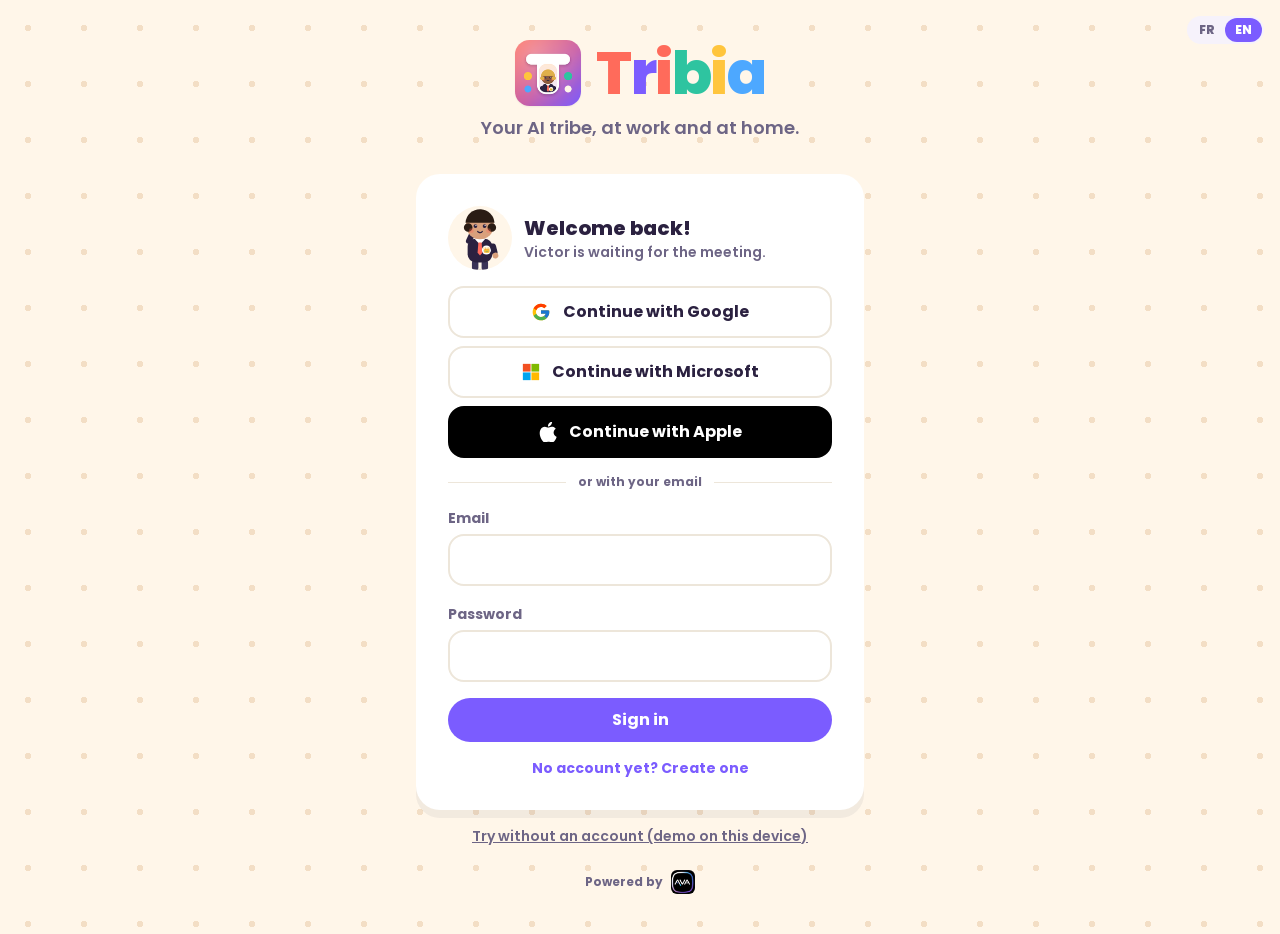
==== commit d74ce17a: "Publication 37f8ec2" ====
--- a/index.html
+++ b/index.html
@@ -11,8 +11,8 @@
     <title>Tribia — Ta tribu IA</title>
     <link rel="preconnect" href="https://fonts.googleapis.com" />
     <link href="https://fonts.googleapis.com/css2?family=Poppins:wght@500;600;700;800&display=swap" rel="stylesheet" />
-    <script type="module" crossorigin src="/assets/index-6SmGKWGp.js"></script>
-    <link rel="stylesheet" crossorigin href="/assets/index-DS_6w61G.css">
+    <script type="module" crossorigin src="/assets/index-Cz7R5chG.js"></script>
+    <link rel="stylesheet" crossorigin href="/assets/index-CN3PMIbY.css">
   </head>
   <body>
     <div id="root"></div>
--- a/assets/index-CN3PMIbY.css
+++ b/assets/index-CN3PMIbY.css
@@ -0,0 +1 @@
+*,:before,:after,::backdrop{--tw-border-spacing-x:0;--tw-border-spacing-y:0;--tw-translate-x:0;--tw-translate-y:0;--tw-rotate:0;--tw-skew-x:0;--tw-skew-y:0;--tw-scale-x:1;--tw-scale-y:1;--tw-pan-x: ;--tw-pan-y: ;--tw-pinch-zoom: ;--tw-scroll-snap-strictness:proximity;--tw-gradient-from-position: ;--tw-gradient-via-position: ;--tw-gradient-to-position: ;--tw-ordinal: ;--tw-slashed-zero: ;--tw-numeric-figure: ;--tw-numeric-spacing: ;--tw-numeric-fraction: ;--tw-ring-inset: ;--tw-ring-offset-width:0px;--tw-ring-offset-color:#fff;--tw-ring-color:#3b82f680;--tw-ring-offset-shadow:0 0 #0000;--tw-ring-shadow:0 0 #0000;--tw-shadow:0 0 #0000;--tw-shadow-colored:0 0 #0000;--tw-blur: ;--tw-brightness: ;--tw-contrast: ;--tw-grayscale: ;--tw-hue-rotate: ;--tw-invert: ;--tw-saturate: ;--tw-sepia: ;--tw-drop-shadow: ;--tw-backdrop-blur: ;--tw-backdrop-brightness: ;--tw-backdrop-contrast: ;--tw-backdrop-grayscale: ;--tw-backdrop-hue-rotate: ;--tw-backdrop-invert: ;--tw-backdrop-opacity: ;--tw-backdrop-saturate: ;--tw-backdrop-sepia: ;--tw-contain-size: ;--tw-contain-layout: ;--tw-contain-paint: ;--tw-contain-style: }*,:before,:after{box-sizing:border-box;border:0 solid #e5e7eb}:before,:after{--tw-content:""}html,:host{-webkit-text-size-adjust:100%;tab-size:4;font-feature-settings:normal;font-variation-settings:normal;-webkit-tap-highlight-color:transparent;font-family:Poppins,Noto Color Emoji,sans-serif;line-height:1.5}body{line-height:inherit;margin:0}hr{height:0;color:inherit;border-top-width:1px}abbr:where([title]){-webkit-text-decoration:underline dotted;text-decoration:underline dotted}h1,h2,h3,h4,h5,h6{font-size:inherit;font-weight:inherit}a{color:inherit;-webkit-text-decoration:inherit;text-decoration:inherit}b,strong{font-weight:bolder}code,kbd,samp,pre{font-feature-settings:normal;font-variation-settings:normal;font-family:ui-monospace,SFMono-Regular,Menlo,Monaco,Consolas,Liberation Mono,Courier New,monospace;font-size:1em}small{font-size:80%}sub,sup{vertical-align:baseline;font-size:75%;line-height:0;position:relative}sub{bottom:-.25em}sup{top:-.5em}table{text-indent:0;border-color:inherit;border-collapse:collapse}button,input,optgroup,select,textarea{font-feature-settings:inherit;font-variation-settings:inherit;font-family:inherit;font-size:100%;font-weight:inherit;line-height:inherit;letter-spacing:inherit;color:inherit;margin:0;padding:0}button,select{text-transform:none}button,input:where([type=button]),input:where([type=reset]),input:where([type=submit]){-webkit-appearance:button;background-color:#0000;background-image:none}:-moz-focusring{outline:auto}:-moz-ui-invalid{box-shadow:none}progress{vertical-align:baseline}::-webkit-inner-spin-button{height:auto}::-webkit-outer-spin-button{height:auto}[type=search]{-webkit-appearance:textfield;outline-offset:-2px}::-webkit-search-decoration{-webkit-appearance:none}::-webkit-file-upload-button{-webkit-appearance:button;font:inherit}summary{display:list-item}blockquote,dl,dd,h1,h2,h3,h4,h5,h6,hr,figure,p,pre{margin:0}fieldset{margin:0;padding:0}legend{padding:0}ol,ul,menu{margin:0;padding:0;list-style:none}dialog{padding:0}textarea{resize:vertical}input::-moz-placeholder{opacity:1;color:#9ca3af}textarea::-moz-placeholder{opacity:1;color:#9ca3af}input::placeholder,textarea::placeholder{opacity:1;color:#9ca3af}button,[role=button]{cursor:pointer}:disabled{cursor:default}img,svg,video,canvas,audio,iframe,embed,object{vertical-align:middle;display:block}img,video{max-width:100%;height:auto}[hidden]:where(:not([hidden=until-found])){display:none}.pointer-events-none{pointer-events:none}.pointer-events-auto{pointer-events:auto}.visible{visibility:visible}.fixed{position:fixed}.absolute{position:absolute}.relative{position:relative}.sticky{position:sticky}.inset-0{inset:0}.inset-x-0{left:0;right:0}.inset-x-2{left:.5rem;right:.5rem}.-right-1{right:-.25rem}.-top-1{top:-.25rem}.-top-3{top:-.75rem}.bottom-0{bottom:0}.bottom-14{bottom:3.5rem}.bottom-3{bottom:.75rem}.bottom-5{bottom:1.25rem}.bottom-6{bottom:1.5rem}.bottom-\[calc\(80px\+env\(safe-area-inset-bottom\)\)\]{bottom:calc(80px + env(safe-area-inset-bottom))}.bottom-\[calc\(92px\+env\(safe-area-inset-bottom\)\)\]{bottom:calc(92px + env(safe-area-inset-bottom))}.left-0{left:0}.left-0\.5{left:.125rem}.left-1\/2{left:50%}.left-3{left:.75rem}.left-\[18px\]{left:18px}.right-3{right:.75rem}.right-4{right:1rem}.right-\[calc\(50\%-22px\)\]{right:calc(50% - 22px)}.top-0{top:0}.top-0\.5{top:.125rem}.top-1{top:.25rem}.top-1\/2{top:50%}.top-2{top:.5rem}.top-3{top:.75rem}.top-4{top:1rem}.z-10{z-index:10}.z-30{z-index:30}.z-40{z-index:40}.z-50{z-index:50}.z-\[45\]{z-index:45}.z-\[46\]{z-index:46}.z-\[55\]{z-index:55}.z-\[56\]{z-index:56}.z-\[60\]{z-index:60}.z-\[65\]{z-index:65}.z-\[66\]{z-index:66}.z-\[70\]{z-index:70}.order-first{order:-9999}.col-span-2{grid-column:span 2/span 2}.col-span-3{grid-column:span 3/span 3}.-mx-1{margin-left:-.25rem;margin-right:-.25rem}.-mx-3{margin-left:-.75rem;margin-right:-.75rem}.mx-auto{margin-left:auto;margin-right:auto}.my-2{margin-top:.5rem;margin-bottom:.5rem}.my-3{margin-top:.75rem;margin-bottom:.75rem}.mb-1{margin-bottom:.25rem}.mb-2{margin-bottom:.5rem}.mb-3{margin-bottom:.75rem}.mb-6{margin-bottom:1.5rem}.ml-0\.5{margin-left:.125rem}.ml-1{margin-left:.25rem}.ml-5{margin-left:1.25rem}.ml-9{margin-left:2.25rem}.ml-auto{margin-left:auto}.mr-1{margin-right:.25rem}.mr-2{margin-right:.5rem}.mr-auto{margin-right:auto}.mt-0{margin-top:0}.mt-0\.5{margin-top:.125rem}.mt-1{margin-top:.25rem}.mt-1\.5{margin-top:.375rem}.mt-10{margin-top:2.5rem}.mt-2{margin-top:.5rem}.mt-2\.5{margin-top:.625rem}.mt-3{margin-top:.75rem}.mt-4{margin-top:1rem}.mt-5{margin-top:1.25rem}.mt-6{margin-top:1.5rem}.mt-8{margin-top:2rem}.line-clamp-2{-webkit-line-clamp:2;-webkit-box-orient:vertical;display:-webkit-box;overflow:hidden}.line-clamp-3{-webkit-line-clamp:3;-webkit-box-orient:vertical;display:-webkit-box;overflow:hidden}.block{display:block}.inline{display:inline}.flex{display:flex}.inline-flex{display:inline-flex}.table{display:table}.grid{display:grid}.hidden{display:none}.aspect-\[9\/16\]{aspect-ratio:9/16}.aspect-video{aspect-ratio:16/9}.h-0{height:0}.h-1\.5{height:.375rem}.h-10{height:2.5rem}.h-11{height:2.75rem}.h-16{height:4rem}.h-2{height:.5rem}.h-2\.5{height:.625rem}.h-24{height:6rem}.h-3{height:.75rem}.h-4{height:1rem}.h-5{height:1.25rem}.h-52{height:13rem}.h-56{height:14rem}.h-6{height:1.5rem}.h-7{height:1.75rem}.h-8{height:2rem}.h-9{height:2.25rem}.h-\[1\.1em\]{height:1.1em}.h-\[94vh\]{height:94vh}.h-\[calc\(100dvh-120px\)\]{height:calc(100dvh - 120px)}.h-full{height:100%}.h-px{height:1px}.max-h-40{max-height:10rem}.max-h-48{max-height:12rem}.max-h-56{max-height:14rem}.max-h-72{max-height:18rem}.max-h-80{max-height:20rem}.max-h-\[34vh\]{max-height:34vh}.max-h-\[40vh\]{max-height:40vh}.max-h-\[45vh\]{max-height:45vh}.max-h-\[60dvh\]{max-height:60dvh}.max-h-\[85vh\]{max-height:85vh}.max-h-\[92vh\]{max-height:92vh}.max-h-\[94dvh\]{max-height:94dvh}.max-h-\[94vh\]{max-height:94vh}.max-h-\[calc\(100dvh-170px\)\]{max-height:calc(100dvh - 170px)}.max-h-\[calc\(100vh-130px\)\]{max-height:calc(100vh - 130px)}.max-h-\[calc\(100vh-230px\)\]{max-height:calc(100vh - 230px)}.min-h-0{min-height:0}.min-h-\[480px\]{min-height:480px}.min-h-\[62px\]{min-height:62px}.min-h-full{min-height:100%}.w-10{width:2.5rem}.w-11{width:2.75rem}.w-12{width:3rem}.w-14{width:3.5rem}.w-16{width:4rem}.w-2{width:.5rem}.w-2\.5{width:.625rem}.w-20{width:5rem}.w-24{width:6rem}.w-28{width:7rem}.w-4{width:1rem}.w-5{width:1.25rem}.w-6{width:1.5rem}.w-7{width:1.75rem}.w-8{width:2rem}.w-9{width:2.25rem}.w-\[1\.1em\]{width:1.1em}.w-\[170px\]{width:170px}.w-full{width:100%}.min-w-0{min-width:0}.min-w-5{min-width:1.25rem}.min-w-\[140px\]{min-width:140px}.min-w-\[150px\]{min-width:150px}.min-w-\[220px\]{min-width:220px}.min-w-\[240px\]{min-width:240px}.min-w-\[60\%\]{min-width:60%}.max-w-3xl{max-width:48rem}.max-w-5xl{max-width:64rem}.max-w-\[220px\]{max-width:220px}.max-w-\[320px\]{max-width:320px}.max-w-\[85\%\]{max-width:85%}.max-w-\[88\%\]{max-width:88%}.max-w-\[90\%\]{max-width:90%}.max-w-\[90vw\]{max-width:90vw}.max-w-\[92vw\]{max-width:92vw}.max-w-\[95\%\]{max-width:95%}.max-w-md{max-width:28rem}.max-w-sm{max-width:24rem}.max-w-xl{max-width:36rem}.max-w-xs{max-width:20rem}.flex-1{flex:1}.shrink-0{flex-shrink:0}.basis-\[calc\(100\%-76px\)\]{flex-basis:calc(100% - 76px)}.basis-full{flex-basis:100%}.-translate-x-1\/2{--tw-translate-x:-50%;transform:translate(var(--tw-translate-x), var(--tw-translate-y)) rotate(var(--tw-rotate)) skewX(var(--tw-skew-x)) skewY(var(--tw-skew-y)) scaleX(var(--tw-scale-x)) scaleY(var(--tw-scale-y))}.-translate-y-1\/2{--tw-translate-y:-50%;transform:translate(var(--tw-translate-x), var(--tw-translate-y)) rotate(var(--tw-rotate)) skewX(var(--tw-skew-x)) skewY(var(--tw-skew-y)) scaleX(var(--tw-scale-x)) scaleY(var(--tw-scale-y))}.animate-\[knock_0\.5s_ease-in-out_3\]{animation:.5s ease-in-out 3 knock}@keyframes bounce{0%,to{animation-timing-function:cubic-bezier(.8,0,1,1);transform:translateY(-25%)}50%{animation-timing-function:cubic-bezier(0,0,.2,1);transform:none}}.animate-bounce{animation:1s infinite bounce}@keyframes pulse{50%{opacity:.5}}.animate-pulse{animation:2s cubic-bezier(.4,0,.6,1) infinite pulse}.cursor-pointer{cursor:pointer}.select-none{-webkit-user-select:none;user-select:none}.resize-none{resize:none}.resize-y{resize:vertical}.list-decimal{list-style-type:decimal}.grid-cols-1{grid-template-columns:repeat(1,minmax(0,1fr))}.grid-cols-2{grid-template-columns:repeat(2,minmax(0,1fr))}.grid-cols-3{grid-template-columns:repeat(3,minmax(0,1fr))}.grid-cols-4{grid-template-columns:repeat(4,minmax(0,1fr))}.grid-cols-7{grid-template-columns:repeat(7,minmax(0,1fr))}.grid-cols-\[auto\,1fr\]{grid-template-columns:auto 1fr}.flex-col{flex-direction:column}.flex-wrap{flex-wrap:wrap}.items-start{align-items:flex-start}.items-end{align-items:flex-end}.items-center{align-items:center}.items-baseline{align-items:baseline}.justify-end{justify-content:flex-end}.justify-center{justify-content:center}.justify-between{justify-content:space-between}.gap-0\.5{gap:.125rem}.gap-1{gap:.25rem}.gap-1\.5{gap:.375rem}.gap-2{gap:.5rem}.gap-3{gap:.75rem}.gap-4{gap:1rem}.gap-5{gap:1.25rem}.gap-6{gap:1.5rem}.gap-\[\.25em\]{gap:.25em}.gap-x-2{-moz-column-gap:.5rem;column-gap:.5rem}.gap-y-0\.5{row-gap:.125rem}.gap-y-1{row-gap:.25rem}.space-y-0\.5>:not([hidden])~:not([hidden]){--tw-space-y-reverse:0;margin-top:calc(.125rem * calc(1 - var(--tw-space-y-reverse)));margin-bottom:calc(.125rem * var(--tw-space-y-reverse))}.self-start{align-self:flex-start}.self-end{align-self:flex-end}.overflow-auto{overflow:auto}.overflow-hidden{overflow:hidden}.overflow-x-auto{overflow-x:auto}.truncate{text-overflow:ellipsis;white-space:nowrap;overflow:hidden}.whitespace-nowrap{white-space:nowrap}.whitespace-pre-wrap{white-space:pre-wrap}.break-words{overflow-wrap:break-word}.break-all{word-break:break-all}.rounded-2xl{border-radius:1rem}.rounded-3xl{border-radius:1.5rem}.rounded-\[22\%\]{border-radius:22%}.rounded-full{border-radius:9999px}.rounded-lg{border-radius:.5rem}.rounded-md{border-radius:.375rem}.rounded-none{border-radius:0}.rounded-xl{border-radius:.75rem}.rounded-b-none{border-bottom-right-radius:0;border-bottom-left-radius:0}.rounded-r{border-top-right-radius:.25rem;border-bottom-right-radius:.25rem}.rounded-t{border-top-left-radius:.25rem;border-top-right-radius:.25rem}.rounded-t-3xl{border-top-left-radius:1.5rem;border-top-right-radius:1.5rem}.rounded-t-\[28px\]{border-top-left-radius:28px;border-top-right-radius:28px}.rounded-t-\[32px\]{border-top-left-radius:32px;border-top-right-radius:32px}.rounded-bl-md{border-bottom-left-radius:.375rem}.rounded-br-md{border-bottom-right-radius:.375rem}.rounded-tl-md{border-top-left-radius:.375rem}.border{border-width:1px}.border-2{border-width:2px}.border-4{border-width:4px}.border-b{border-bottom-width:1px}.border-l-4{border-left-width:4px}.border-t{border-top-width:1px}.border-dashed{border-style:dashed}.\!border-black{--tw-border-opacity:1!important;border-color:rgb(0 0 0/var(--tw-border-opacity,1))!important}.border-\[\#E2D9CB\]{--tw-border-opacity:1;border-color:rgb(226 217 203/var(--tw-border-opacity,1))}.border-\[\#EDE6DA\]{--tw-border-opacity:1;border-color:rgb(237 230 218/var(--tw-border-opacity,1))}.border-\[\#EEE6DA\]{--tw-border-opacity:1;border-color:rgb(238 230 218/var(--tw-border-opacity,1))}.border-\[\#F0E9DE\]{--tw-border-opacity:1;border-color:rgb(240 233 222/var(--tw-border-opacity,1))}.border-\[\#F1EADF\]{--tw-border-opacity:1;border-color:rgb(241 234 223/var(--tw-border-opacity,1))}.border-\[\#F3EDE3\]{--tw-border-opacity:1;border-color:rgb(243 237 227/var(--tw-border-opacity,1))}.border-coral{--tw-border-opacity:1;border-color:rgb(255 107 91/var(--tw-border-opacity,1))}.border-coral\/40{border-color:#ff6b5b66}.border-lav{--tw-border-opacity:1;border-color:rgb(246 242 251/var(--tw-border-opacity,1))}.border-mint{--tw-border-opacity:1;border-color:rgb(46 196 160/var(--tw-border-opacity,1))}.border-mint\/40{border-color:#2ec4a066}.border-transparent{border-color:#0000}.border-violet{--tw-border-opacity:1;border-color:rgb(123 92 255/var(--tw-border-opacity,1))}.border-violet\/40{border-color:#7b5cff66}.border-white\/80{border-color:#fffc}.\!bg-black{--tw-bg-opacity:1!important;background-color:rgb(0 0 0/var(--tw-bg-opacity,1))!important}.bg-\[\#D9CCF3\]{--tw-bg-opacity:1;background-color:rgb(217 204 243/var(--tw-bg-opacity,1))}.bg-\[\#E2D9CB\]{--tw-bg-opacity:1;background-color:rgb(226 217 203/var(--tw-bg-opacity,1))}.bg-\[\#E6DFF3\]{--tw-bg-opacity:1;background-color:rgb(230 223 243/var(--tw-bg-opacity,1))}.bg-\[\#EDE6DA\]{--tw-bg-opacity:1;background-color:rgb(237 230 218/var(--tw-bg-opacity,1))}.bg-\[\#EEE9F7\]{--tw-bg-opacity:1;background-color:rgb(238 233 247/var(--tw-bg-opacity,1))}.bg-\[\#EEFBF6\]{--tw-bg-opacity:1;background-color:rgb(238 251 246/var(--tw-bg-opacity,1))}.bg-\[\#F3EEFF\]{--tw-bg-opacity:1;background-color:rgb(243 238 255/var(--tw-bg-opacity,1))}.bg-\[\#F7F3EC\]{--tw-bg-opacity:1;background-color:rgb(247 243 236/var(--tw-bg-opacity,1))}.bg-\[\#FBF8F3\]{--tw-bg-opacity:1;background-color:rgb(251 248 243/var(--tw-bg-opacity,1))}.bg-\[\#FFB020\]{--tw-bg-opacity:1;background-color:rgb(255 176 32/var(--tw-bg-opacity,1))}.bg-\[\#FFF1EE\]{--tw-bg-opacity:1;background-color:rgb(255 241 238/var(--tw-bg-opacity,1))}.bg-\[\#FFF6DB\]{--tw-bg-opacity:1;background-color:rgb(255 246 219/var(--tw-bg-opacity,1))}.bg-\[\#FFF6F4\]{--tw-bg-opacity:1;background-color:rgb(255 246 244/var(--tw-bg-opacity,1))}.bg-coral{--tw-bg-opacity:1;background-color:rgb(255 107 91/var(--tw-bg-opacity,1))}.bg-coral\/10{background-color:#ff6b5b1a}.bg-cream{--tw-bg-opacity:1;background-color:rgb(255 246 233/var(--tw-bg-opacity,1))}.bg-ink{--tw-bg-opacity:1;background-color:rgb(43 33 64/var(--tw-bg-opacity,1))}.bg-ink\/40{background-color:#2b214066}.bg-ink\/50{background-color:#2b214080}.bg-ink\/55{background-color:#2b21408c}.bg-ink\/60{background-color:#2b214099}.bg-ink\/70{background-color:#2b2140b3}.bg-lav{--tw-bg-opacity:1;background-color:rgb(246 242 251/var(--tw-bg-opacity,1))}.bg-mint{--tw-bg-opacity:1;background-color:rgb(46 196 160/var(--tw-bg-opacity,1))}.bg-mint\/20{background-color:#2ec4a033}.bg-sky{--tw-bg-opacity:1;background-color:rgb(77 168 255/var(--tw-bg-opacity,1))}.bg-sky\/15{background-color:#4da8ff26}.bg-sky\/20{background-color:#4da8ff33}.bg-sky\/90{background-color:#4da8ffe6}.bg-sun{--tw-bg-opacity:1;background-color:rgb(255 197 61/var(--tw-bg-opacity,1))}.bg-sun\/20{background-color:#ffc53d33}.bg-sun\/25{background-color:#ffc53d40}.bg-sun\/30{background-color:#ffc53d4d}.bg-violet{--tw-bg-opacity:1;background-color:rgb(123 92 255/var(--tw-bg-opacity,1))}.bg-violet\/15{background-color:#7b5cff26}.bg-violet\/20{background-color:#7b5cff33}.bg-white{--tw-bg-opacity:1;background-color:rgb(255 255 255/var(--tw-bg-opacity,1))}.bg-white\/10{background-color:#ffffff1a}.bg-white\/15{background-color:#ffffff26}.bg-white\/20{background-color:#fff3}.bg-white\/70{background-color:#ffffffb3}.bg-white\/80{background-color:#fffc}.bg-white\/90{background-color:#ffffffe6}.bg-white\/95{background-color:#fffffff2}.bg-\[radial-gradient\(\#F3DEC5_3px\,transparent_3px\)\]{background-image:radial-gradient(#f3dec5 3px,#0000 3px)}.bg-gradient-to-b{background-image:linear-gradient(to bottom, var(--tw-gradient-stops))}.bg-gradient-to-br{background-image:linear-gradient(to bottom right, var(--tw-gradient-stops))}.from-\[\#FFF6E9\]{--tw-gradient-from:#fff6e9 var(--tw-gradient-from-position);--tw-gradient-to:#fff6e900 var(--tw-gradient-to-position);--tw-gradient-stops:var(--tw-gradient-from), var(--tw-gradient-to)}.from-coral{--tw-gradient-from:#ff6b5b var(--tw-gradient-from-position);--tw-gradient-to:#ff6b5b00 var(--tw-gradient-to-position);--tw-gradient-stops:var(--tw-gradient-from), var(--tw-gradient-to)}.from-violet{--tw-gradient-from:#7b5cff var(--tw-gradient-from-position);--tw-gradient-to:#7b5cff00 var(--tw-gradient-to-position);--tw-gradient-stops:var(--tw-gradient-from), var(--tw-gradient-to)}.to-\[\#F6F2FB\]{--tw-gradient-to:#f6f2fb var(--tw-gradient-to-position)}.to-coral{--tw-gradient-to:#ff6b5b var(--tw-gradient-to-position)}.to-violet{--tw-gradient-to:#7b5cff var(--tw-gradient-to-position)}.object-contain{-o-object-fit:contain;object-fit:contain}.object-cover{-o-object-fit:cover;object-fit:cover}.p-0{padding:0}.p-0\.5{padding:.125rem}.p-1{padding:.25rem}.p-1\.5{padding:.375rem}.p-2{padding:.5rem}.p-2\.5{padding:.625rem}.p-3{padding:.75rem}.p-4{padding:1rem}.p-5{padding:1.25rem}.p-6{padding:1.5rem}.px-1{padding-left:.25rem;padding-right:.25rem}.px-1\.5{padding-left:.375rem;padding-right:.375rem}.px-2{padding-left:.5rem;padding-right:.5rem}.px-2\.5{padding-left:.625rem;padding-right:.625rem}.px-3{padding-left:.75rem;padding-right:.75rem}.px-3\.5{padding-left:.875rem;padding-right:.875rem}.px-4{padding-left:1rem;padding-right:1rem}.px-5{padding-left:1.25rem;padding-right:1.25rem}.py-0{padding-top:0;padding-bottom:0}.py-0\.5{padding-top:.125rem;padding-bottom:.125rem}.py-1{padding-top:.25rem;padding-bottom:.25rem}.py-1\.5{padding-top:.375rem;padding-bottom:.375rem}.py-10{padding-top:2.5rem;padding-bottom:2.5rem}.py-2{padding-top:.5rem;padding-bottom:.5rem}.py-2\.5{padding-top:.625rem;padding-bottom:.625rem}.py-3{padding-top:.75rem;padding-bottom:.75rem}.py-4{padding-top:1rem;padding-bottom:1rem}.py-8{padding-top:2rem;padding-bottom:2rem}.pb-0\.5{padding-bottom:.125rem}.pb-1{padding-bottom:.25rem}.pb-16{padding-bottom:4rem}.pb-2{padding-bottom:.5rem}.pb-2\.5{padding-bottom:.625rem}.pb-3{padding-bottom:.75rem}.pb-4{padding-bottom:1rem}.pb-\[calc\(12px\+env\(safe-area-inset-bottom\)\)\]{padding-bottom:calc(12px + env(safe-area-inset-bottom))}.pb-\[calc\(84px\+env\(safe-area-inset-bottom\)\)\]{padding-bottom:calc(84px + env(safe-area-inset-bottom))}.pb-\[calc\(96px\+env\(safe-area-inset-bottom\)\)\]{padding-bottom:calc(96px + env(safe-area-inset-bottom))}.pb-\[env\(safe-area-inset-bottom\)\]{padding-bottom:env(safe-area-inset-bottom)}.pl-0\.5{padding-left:.125rem}.pl-3{padding-left:.75rem}.pl-9{padding-left:2.25rem}.pr-1{padding-right:.25rem}.pr-10{padding-right:2.5rem}.pr-2{padding-right:.5rem}.pr-2\.5{padding-right:.625rem}.pr-3{padding-right:.75rem}.pt-0\.5{padding-top:.125rem}.pt-1{padding-top:.25rem}.pt-2{padding-top:.5rem}.pt-5{padding-top:1.25rem}.text-left{text-align:left}.text-center{text-align:center}.text-right{text-align:right}.font-mono{font-family:ui-monospace,SFMono-Regular,Menlo,Monaco,Consolas,Liberation Mono,Courier New,monospace}.text-2xl{font-size:1.5rem;line-height:2rem}.text-3xl{font-size:1.875rem;line-height:2.25rem}.text-4xl{font-size:2.25rem;line-height:2.5rem}.text-5xl{font-size:3rem;line-height:1}.text-6xl{font-size:3.75rem;line-height:1}.text-7xl{font-size:4.5rem;line-height:1}.text-\[10px\]{font-size:10px}.text-\[11px\]{font-size:11px}.text-\[12px\]{font-size:12px}.text-\[13px\]{font-size:13px}.text-\[15px\]{font-size:15px}.text-\[22px\]{font-size:22px}.text-\[8px\]{font-size:8px}.text-\[9px\]{font-size:9px}.text-base{font-size:1rem;line-height:1.5rem}.text-lg{font-size:1.125rem;line-height:1.75rem}.text-sm{font-size:.875rem;line-height:1.25rem}.text-xl{font-size:1.25rem;line-height:1.75rem}.text-xs{font-size:.75rem;line-height:1rem}.font-black{font-weight:900}.font-bold{font-weight:700}.font-extrabold{font-weight:800}.font-medium{font-weight:500}.font-semibold{font-weight:600}.uppercase{text-transform:uppercase}.tabular-nums{--tw-numeric-spacing:tabular-nums;font-variant-numeric:var(--tw-ordinal) var(--tw-slashed-zero) var(--tw-numeric-figure) var(--tw-numeric-spacing) var(--tw-numeric-fraction)}.leading-none{line-height:1}.leading-relaxed{line-height:1.625}.leading-snug{line-height:1.375}.leading-tight{line-height:1.25}.tracking-\[0\.5em\]{letter-spacing:.5em}.tracking-tight{letter-spacing:-.025em}.tracking-wide{letter-spacing:.025em}.tracking-wider{letter-spacing:.05em}.\!text-white{--tw-text-opacity:1!important;color:rgb(255 255 255/var(--tw-text-opacity,1))!important}.text-\[\#9A6B00\]{--tw-text-opacity:1;color:rgb(154 107 0/var(--tw-text-opacity,1))}.text-coral{--tw-text-opacity:1;color:rgb(255 107 91/var(--tw-text-opacity,1))}.text-ink{--tw-text-opacity:1;color:rgb(43 33 64/var(--tw-text-opacity,1))}.text-mint{--tw-text-opacity:1;color:rgb(46 196 160/var(--tw-text-opacity,1))}.text-sky{--tw-text-opacity:1;color:rgb(77 168 255/var(--tw-text-opacity,1))}.text-soft{--tw-text-opacity:1;color:rgb(109 101 133/var(--tw-text-opacity,1))}.text-sun{--tw-text-opacity:1;color:rgb(255 197 61/var(--tw-text-opacity,1))}.text-violet{--tw-text-opacity:1;color:rgb(123 92 255/var(--tw-text-opacity,1))}.text-white{--tw-text-opacity:1;color:rgb(255 255 255/var(--tw-text-opacity,1))}.text-white\/60{color:#fff9}.text-white\/70{color:#ffffffb3}.text-white\/80{color:#fffc}.underline{text-decoration-line:underline}.line-through{text-decoration-line:line-through}.accent-violet{accent-color:#7b5cff}.opacity-30{opacity:.3}.opacity-40{opacity:.4}.opacity-50{opacity:.5}.opacity-60{opacity:.6}.opacity-70{opacity:.7}.opacity-80{opacity:.8}.opacity-90{opacity:.9}.opacity-95{opacity:.95}.shadow{--tw-shadow:0 1px 3px 0 #0000001a, 0 1px 2px -1px #0000001a;--tw-shadow-colored:0 1px 3px 0 var(--tw-shadow-color), 0 1px 2px -1px var(--tw-shadow-color);box-shadow:var(--tw-ring-offset-shadow,0 0 #0000), var(--tw-ring-shadow,0 0 #0000), var(--tw-shadow)}.shadow-2xl{--tw-shadow:0 25px 50px -12px #00000040;--tw-shadow-colored:0 25px 50px -12px var(--tw-shadow-color);box-shadow:var(--tw-ring-offset-shadow,0 0 #0000), var(--tw-ring-shadow,0 0 #0000), var(--tw-shadow)}.shadow-lg{--tw-shadow:0 10px 15px -3px #0000001a, 0 4px 6px -4px #0000001a;--tw-shadow-colored:0 10px 15px -3px var(--tw-shadow-color), 0 4px 6px -4px var(--tw-shadow-color);box-shadow:var(--tw-ring-offset-shadow,0 0 #0000), var(--tw-ring-shadow,0 0 #0000), var(--tw-shadow)}.shadow-md{--tw-shadow:0 4px 6px -1px #0000001a, 0 2px 4px -2px #0000001a;--tw-shadow-colored:0 4px 6px -1px var(--tw-shadow-color), 0 2px 4px -2px var(--tw-shadow-color);box-shadow:var(--tw-ring-offset-shadow,0 0 #0000), var(--tw-ring-shadow,0 0 #0000), var(--tw-shadow)}.shadow-sm{--tw-shadow:0 1px 2px 0 #0000000d;--tw-shadow-colored:0 1px 2px 0 var(--tw-shadow-color);box-shadow:var(--tw-ring-offset-shadow,0 0 #0000), var(--tw-ring-shadow,0 0 #0000), var(--tw-shadow)}.shadow-xl{--tw-shadow:0 20px 25px -5px #0000001a, 0 8px 10px -6px #0000001a;--tw-shadow-colored:0 20px 25px -5px var(--tw-shadow-color), 0 8px 10px -6px var(--tw-shadow-color);box-shadow:var(--tw-ring-offset-shadow,0 0 #0000), var(--tw-ring-shadow,0 0 #0000), var(--tw-shadow)}.outline-none{outline-offset:2px;outline:2px solid #0000}.ring-2{--tw-ring-offset-shadow:var(--tw-ring-inset) 0 0 0 var(--tw-ring-offset-width) var(--tw-ring-offset-color);--tw-ring-shadow:var(--tw-ring-inset) 0 0 0 calc(2px + var(--tw-ring-offset-width)) var(--tw-ring-color);box-shadow:var(--tw-ring-offset-shadow), var(--tw-ring-shadow), var(--tw-shadow,0 0 #0000)}.ring-coral{--tw-ring-opacity:1;--tw-ring-color:rgb(255 107 91/var(--tw-ring-opacity,1))}.ring-violet{--tw-ring-opacity:1;--tw-ring-color:rgb(123 92 255/var(--tw-ring-opacity,1))}.drop-shadow{--tw-drop-shadow:drop-shadow(0 1px 2px #0000001a) drop-shadow(0 1px 1px #0000000f);filter:var(--tw-blur) var(--tw-brightness) var(--tw-contrast) var(--tw-grayscale) var(--tw-hue-rotate) var(--tw-invert) var(--tw-saturate) var(--tw-sepia) var(--tw-drop-shadow)}.filter{filter:var(--tw-blur) var(--tw-brightness) var(--tw-contrast) var(--tw-grayscale) var(--tw-hue-rotate) var(--tw-invert) var(--tw-saturate) var(--tw-sepia) var(--tw-drop-shadow)}.backdrop-blur{--tw-backdrop-blur:blur(8px);-webkit-backdrop-filter:var(--tw-backdrop-blur) var(--tw-backdrop-brightness) var(--tw-backdrop-contrast) var(--tw-backdrop-grayscale) var(--tw-backdrop-hue-rotate) var(--tw-backdrop-invert) var(--tw-backdrop-opacity) var(--tw-backdrop-saturate) var(--tw-backdrop-sepia);backdrop-filter:var(--tw-backdrop-blur) var(--tw-backdrop-brightness) var(--tw-backdrop-contrast) var(--tw-backdrop-grayscale) var(--tw-backdrop-hue-rotate) var(--tw-backdrop-invert) var(--tw-backdrop-opacity) var(--tw-backdrop-saturate) var(--tw-backdrop-sepia)}.backdrop-blur-\[2px\]{--tw-backdrop-blur:blur(2px);-webkit-backdrop-filter:var(--tw-backdrop-blur) var(--tw-backdrop-brightness) var(--tw-backdrop-contrast) var(--tw-backdrop-grayscale) var(--tw-backdrop-hue-rotate) var(--tw-backdrop-invert) var(--tw-backdrop-opacity) var(--tw-backdrop-saturate) var(--tw-backdrop-sepia);backdrop-filter:var(--tw-backdrop-blur) var(--tw-backdrop-brightness) var(--tw-backdrop-contrast) var(--tw-backdrop-grayscale) var(--tw-backdrop-hue-rotate) var(--tw-backdrop-invert) var(--tw-backdrop-opacity) var(--tw-backdrop-saturate) var(--tw-backdrop-sepia)}.transition{transition-property:color,background-color,border-color,text-decoration-color,fill,stroke,opacity,box-shadow,transform,filter,-webkit-backdrop-filter,backdrop-filter;transition-duration:.15s;transition-timing-function:cubic-bezier(.4,0,.2,1)}.transition-all{transition-property:all;transition-duration:.15s;transition-timing-function:cubic-bezier(.4,0,.2,1)}.duration-500{transition-duration:.5s}.\[background-size\:56px_56px\]{background-size:56px 56px}.\[scrollbar-width\:none\]{scrollbar-width:none}html,body,#root{height:100%}body{--tw-bg-opacity:1;background-color:rgb(255 246 233/var(--tw-bg-opacity,1));--tw-text-opacity:1;color:rgb(43 33 64/var(--tw-text-opacity,1));-webkit-font-smoothing:antialiased;-moz-osx-font-smoothing:grayscale;font-family:Poppins,Noto Color Emoji,sans-serif}.card{--tw-bg-opacity:1;background-color:rgb(255 255 255/var(--tw-bg-opacity,1));--tw-shadow:0 8px 0 #2b21400f;--tw-shadow-colored:0 8px 0 var(--tw-shadow-color);box-shadow:var(--tw-ring-offset-shadow,0 0 #0000), var(--tw-ring-shadow,0 0 #0000), var(--tw-shadow);border-radius:1.5rem}.btn{border-radius:9999px;justify-content:center;align-items:center;gap:.5rem;padding:.625rem 1.25rem;font-weight:700;transition-property:color,background-color,border-color,text-decoration-color,fill,stroke,opacity,box-shadow,transform,filter,-webkit-backdrop-filter,backdrop-filter;transition-duration:.15s;transition-timing-function:cubic-bezier(.4,0,.2,1);display:inline-flex}.btn:active{--tw-scale-x:.95;--tw-scale-y:.95;transform:translate(var(--tw-translate-x), var(--tw-translate-y)) rotate(var(--tw-rotate)) skewX(var(--tw-skew-x)) skewY(var(--tw-skew-y)) scaleX(var(--tw-scale-x)) scaleY(var(--tw-scale-y))}.btn:disabled{pointer-events:none;opacity:.4}.btn-primary{--tw-bg-opacity:1;background-color:rgb(123 92 255/var(--tw-bg-opacity,1));--tw-text-opacity:1;color:rgb(255 255 255/var(--tw-text-opacity,1));border-radius:9999px;justify-content:center;align-items:center;gap:.5rem;padding:.625rem 1.25rem;font-weight:700;transition-property:color,background-color,border-color,text-decoration-color,fill,stroke,opacity,box-shadow,transform,filter,-webkit-backdrop-filter,backdrop-filter;transition-duration:.15s;transition-timing-function:cubic-bezier(.4,0,.2,1);display:inline-flex}.btn-primary:active{--tw-scale-x:.95;--tw-scale-y:.95;transform:translate(var(--tw-translate-x), var(--tw-translate-y)) rotate(var(--tw-rotate)) skewX(var(--tw-skew-x)) skewY(var(--tw-skew-y)) scaleX(var(--tw-scale-x)) scaleY(var(--tw-scale-y))}.btn-primary:disabled{pointer-events:none;opacity:.4}.btn-primary:hover{--tw-brightness:brightness(1.1);filter:var(--tw-blur) var(--tw-brightness) var(--tw-contrast) var(--tw-grayscale) var(--tw-hue-rotate) var(--tw-invert) var(--tw-saturate) var(--tw-sepia) var(--tw-drop-shadow)}.btn-ghost{--tw-border-opacity:1;border-width:1px;border-color:rgb(237 230 218/var(--tw-border-opacity,1));--tw-bg-opacity:1;background-color:rgb(255 255 255/var(--tw-bg-opacity,1));--tw-text-opacity:1;color:rgb(43 33 64/var(--tw-text-opacity,1));border-radius:9999px;justify-content:center;align-items:center;gap:.5rem;padding:.625rem 1.25rem;font-weight:700;transition-property:color,background-color,border-color,text-decoration-color,fill,stroke,opacity,box-shadow,transform,filter,-webkit-backdrop-filter,backdrop-filter;transition-duration:.15s;transition-timing-function:cubic-bezier(.4,0,.2,1);display:inline-flex}.btn-ghost:active{--tw-scale-x:.95;--tw-scale-y:.95;transform:translate(var(--tw-translate-x), var(--tw-translate-y)) rotate(var(--tw-rotate)) skewX(var(--tw-skew-x)) skewY(var(--tw-skew-y)) scaleX(var(--tw-scale-x)) scaleY(var(--tw-scale-y))}.btn-ghost:disabled{pointer-events:none;opacity:.4}.btn-ghost:hover{--tw-bg-opacity:1;background-color:rgb(246 242 251/var(--tw-bg-opacity,1))}.chip{border-radius:9999px;align-items:center;gap:.25rem;padding:.25rem .75rem;font-size:.75rem;font-weight:700;line-height:1rem;display:inline-flex}.rich a{word-break:break-all;--tw-text-opacity:1;color:rgb(123 92 255/var(--tw-text-opacity,1));text-decoration-line:underline}.rich .h{margin-top:.5rem;display:block}@keyframes live-dot{0%,to{opacity:1}50%{opacity:.25}}.live-dot{--tw-bg-opacity:1;background-color:rgb(255 107 91/var(--tw-bg-opacity,1));border-radius:9999px;width:.5rem;height:.5rem;animation:1.2s infinite live-dot;display:inline-block}@keyframes ticker-in{0%{opacity:0;transform:translateY(6px)}to{opacity:1;transform:none}}.ticker-in{animation:.35s ease-out ticker-in}@keyframes typing{0%,80%,to{opacity:.4;transform:translateY(0)}40%{opacity:1;transform:translateY(-4px)}}.typing span{--tw-bg-opacity:1;background-color:rgb(109 101 133/var(--tw-bg-opacity,1));border-radius:9999px;width:.375rem;height:.375rem;margin-left:.125rem;margin-right:.125rem;animation:1s infinite typing;display:inline-block}.typing span:nth-child(2){animation-delay:.15s}.typing span:nth-child(3){animation-delay:.3s}@media (prefers-reduced-motion:reduce){.live-dot,.ticker-in,.typing span{animation:none}}header.sticky{padding-top:max(.625rem, env(safe-area-inset-top))}body{padding-bottom:env(safe-area-inset-bottom)}@media (width<=767px){.phone-panels .card:not([data-agent-card]){max-height:none!important}.phone-panels [data-chat]:not(.fixed){height:calc(100dvh - 150px - env(safe-area-inset-bottom))!important;min-height:0!important}.phone-world>:not([data-agent-card]){display:none!important}.chip{padding-top:.375rem;padding-bottom:.375rem}input,textarea,select{font-size:16px}html{-webkit-tap-highlight-color:transparent}}@keyframes spot-in{0%{opacity:0;transform:translateY(40px)scale(.97)}to{opacity:1;transform:none}}.spot-in{animation:.32s cubic-bezier(.2,.9,.3,1.2) spot-in}@media (prefers-reduced-motion:reduce){.spot-in{animation:none}}.rich{overflow-wrap:anywhere;word-break:normal}.rich p{margin:.35rem 0}.rich .sec{color:#2b2140;align-items:center;gap:.45rem;margin:.9rem 0 .35rem;font-size:1.02em;font-weight:900;display:flex}.rich .sec:first-child{margin-top:0}.rich .sec .ic{background:#f1ecff;border-radius:999px;flex-shrink:0;justify-content:center;align-items:center;width:1.7rem;height:1.7rem;font-size:.95em;display:inline-flex}.rich ul,.rich ol{gap:.35rem;margin:.25rem 0 .5rem;padding-left:0;list-style:none;display:grid}.rich ul>li{padding-left:1.15rem;position:relative}.rich ul>li:before{content:"";background:#7b5cff;border-radius:999px;width:.42rem;height:.42rem;position:absolute;top:.62em;left:.2rem}.rich ol{counter-reset:n}.rich ol>li{counter-increment:n;padding-left:1.75rem;position:relative}.rich ol>li:before{content:counter(n);color:#fff;background:#7b5cff;border-radius:999px;justify-content:center;align-items:center;width:1.3rem;height:1.3rem;font-size:.72em;font-weight:900;display:flex;position:absolute;top:.05em;left:0}.rich ul.chk>li{padding-left:1.6rem}.rich ul.chk>li:before{display:none}.rich ul.chk .box{color:#2ec4a0;font-weight:900;position:absolute;top:0;left:0}.rich blockquote{background:#f7f4ff;border-left:4px solid #7b5cff;border-radius:.75rem;margin:.5rem 0;padding:.5rem .75rem}.rich .mail{color:#5b3fe0;word-break:break-all;background:#f1ecff;border-radius:.4rem;padding:0 .3rem;font-weight:800}.rich b{font-weight:800}.hover\:-translate-y-0\.5:hover{--tw-translate-y:-.125rem;transform:translate(var(--tw-translate-x), var(--tw-translate-y)) rotate(var(--tw-rotate)) skewX(var(--tw-skew-x)) skewY(var(--tw-skew-y)) scaleX(var(--tw-scale-x)) scaleY(var(--tw-scale-y))}.hover\:border-coral:hover{--tw-border-opacity:1;border-color:rgb(255 107 91/var(--tw-border-opacity,1))}.hover\:border-mint:hover{--tw-border-opacity:1;border-color:rgb(46 196 160/var(--tw-border-opacity,1))}.hover\:border-violet:hover{--tw-border-opacity:1;border-color:rgb(123 92 255/var(--tw-border-opacity,1))}.hover\:bg-\[\#EEE7FA\]:hover{--tw-bg-opacity:1;background-color:rgb(238 231 250/var(--tw-bg-opacity,1))}.hover\:bg-lav:hover{--tw-bg-opacity:1;background-color:rgb(246 242 251/var(--tw-bg-opacity,1))}.hover\:bg-violet\/15:hover{background-color:#7b5cff26}.hover\:bg-white\/10:hover{background-color:#ffffff1a}.hover\:text-coral:hover{--tw-text-opacity:1;color:rgb(255 107 91/var(--tw-text-opacity,1))}.hover\:text-ink:hover{--tw-text-opacity:1;color:rgb(43 33 64/var(--tw-text-opacity,1))}.hover\:text-violet:hover{--tw-text-opacity:1;color:rgb(123 92 255/var(--tw-text-opacity,1))}.hover\:text-white:hover{--tw-text-opacity:1;color:rgb(255 255 255/var(--tw-text-opacity,1))}.hover\:opacity-100:hover{opacity:1}.focus\:border-violet:focus{--tw-border-opacity:1;border-color:rgb(123 92 255/var(--tw-border-opacity,1))}.focus\:bg-white:focus{--tw-bg-opacity:1;background-color:rgb(255 255 255/var(--tw-bg-opacity,1))}.active\:scale-95:active{--tw-scale-x:.95;--tw-scale-y:.95;transform:translate(var(--tw-translate-x), var(--tw-translate-y)) rotate(var(--tw-rotate)) skewX(var(--tw-skew-x)) skewY(var(--tw-skew-y)) scaleX(var(--tw-scale-x)) scaleY(var(--tw-scale-y))}.active\:scale-\[\.98\]:active{--tw-scale-x:.98;--tw-scale-y:.98;transform:translate(var(--tw-translate-x), var(--tw-translate-y)) rotate(var(--tw-rotate)) skewX(var(--tw-skew-x)) skewY(var(--tw-skew-y)) scaleX(var(--tw-scale-x)) scaleY(var(--tw-scale-y))}.active\:bg-violet\/30:active{background-color:#7b5cff4d}.disabled\:opacity-60:disabled{opacity:.6}@media (width>=640px){.sm\:inset-y-3{top:.75rem;bottom:.75rem}.sm\:-top-4{top:-1rem}.sm\:left-auto{left:auto}.sm\:right-3{right:.75rem}.sm\:order-none{order:0}.sm\:col-span-1{grid-column:span 1/span 1}.sm\:col-span-2{grid-column:span 2/span 2}.sm\:-mx-4{margin-left:-1rem;margin-right:-1rem}.sm\:ml-0{margin-left:0}.sm\:block{display:block}.sm\:inline{display:inline}.sm\:inline-flex{display:inline-flex}.sm\:hidden{display:none}.sm\:h-60{height:15rem}.sm\:h-\[90vh\]{height:90vh}.sm\:w-20{width:5rem}.sm\:w-\[min\(980px\,calc\(100vw-24px\)\)\]{width:min(980px,100vw - 24px)}.sm\:min-w-0{min-width:0}.sm\:max-w-2xl{max-width:42rem}.sm\:max-w-3xl{max-width:48rem}.sm\:max-w-4xl{max-width:56rem}.sm\:max-w-5xl{max-width:64rem}.sm\:max-w-lg{max-width:32rem}.sm\:max-w-md{max-width:28rem}.sm\:max-w-xl{max-width:36rem}.sm\:basis-auto{flex-basis:auto}.sm\:grid-cols-2{grid-template-columns:repeat(2,minmax(0,1fr))}.sm\:grid-cols-3{grid-template-columns:repeat(3,minmax(0,1fr))}.sm\:grid-cols-4{grid-template-columns:repeat(4,minmax(0,1fr))}.sm\:grid-cols-\[1fr_220px\]{grid-template-columns:1fr 220px}.sm\:flex-row{flex-direction:row}.sm\:flex-col{flex-direction:column}.sm\:flex-nowrap{flex-wrap:nowrap}.sm\:items-center{align-items:center}.sm\:gap-1{gap:.25rem}.sm\:gap-3{gap:.75rem}.sm\:gap-4{gap:1rem}.sm\:rounded-3xl{border-radius:1.5rem}.sm\:rounded-\[32px\]{border-radius:32px}.sm\:p-3{padding:.75rem}.sm\:p-4{padding:1rem}.sm\:p-5{padding:1.25rem}.sm\:p-6{padding:1.5rem}.sm\:p-8{padding:2rem}.sm\:px-4{padding-left:1rem;padding-right:1rem}.sm\:text-center{text-align:center}.sm\:text-3xl{font-size:1.875rem;line-height:2.25rem}.sm\:text-sm{font-size:.875rem;line-height:1.25rem}.sm\:text-xl{font-size:1.25rem;line-height:1.75rem}}@media (width>=768px){.md\:inline{display:inline}.md\:inline-flex{display:inline-flex}}@media (width>=1024px){.lg\:inline{display:inline}.lg\:hidden{display:none}.lg\:h-\[calc\(100dvh-250px\)\]{height:calc(100dvh - 250px)}.lg\:grid-cols-\[1fr_360px\]{grid-template-columns:1fr 360px}.lg\:grid-cols-\[1fr_480px\]{grid-template-columns:1fr 480px}.lg\:grid-cols-\[1fr_560px\]{grid-template-columns:1fr 560px}.lg\:pb-5{padding-bottom:1.25rem}}@media (width>=1280px){.xl\:inline{display:inline}.xl\:grid-cols-\[1fr_560px\]{grid-template-columns:1fr 560px}.xl\:grid-cols-\[1fr_680px\]{grid-template-columns:1fr 680px}}@media (width>=1536px){.\32 xl\:grid-cols-\[1fr_640px\]{grid-template-columns:1fr 640px}.\32 xl\:grid-cols-\[1fr_820px\]{grid-template-columns:1fr 820px}}.\[\&\>\*\]\:shrink-0>*{flex-shrink:0}
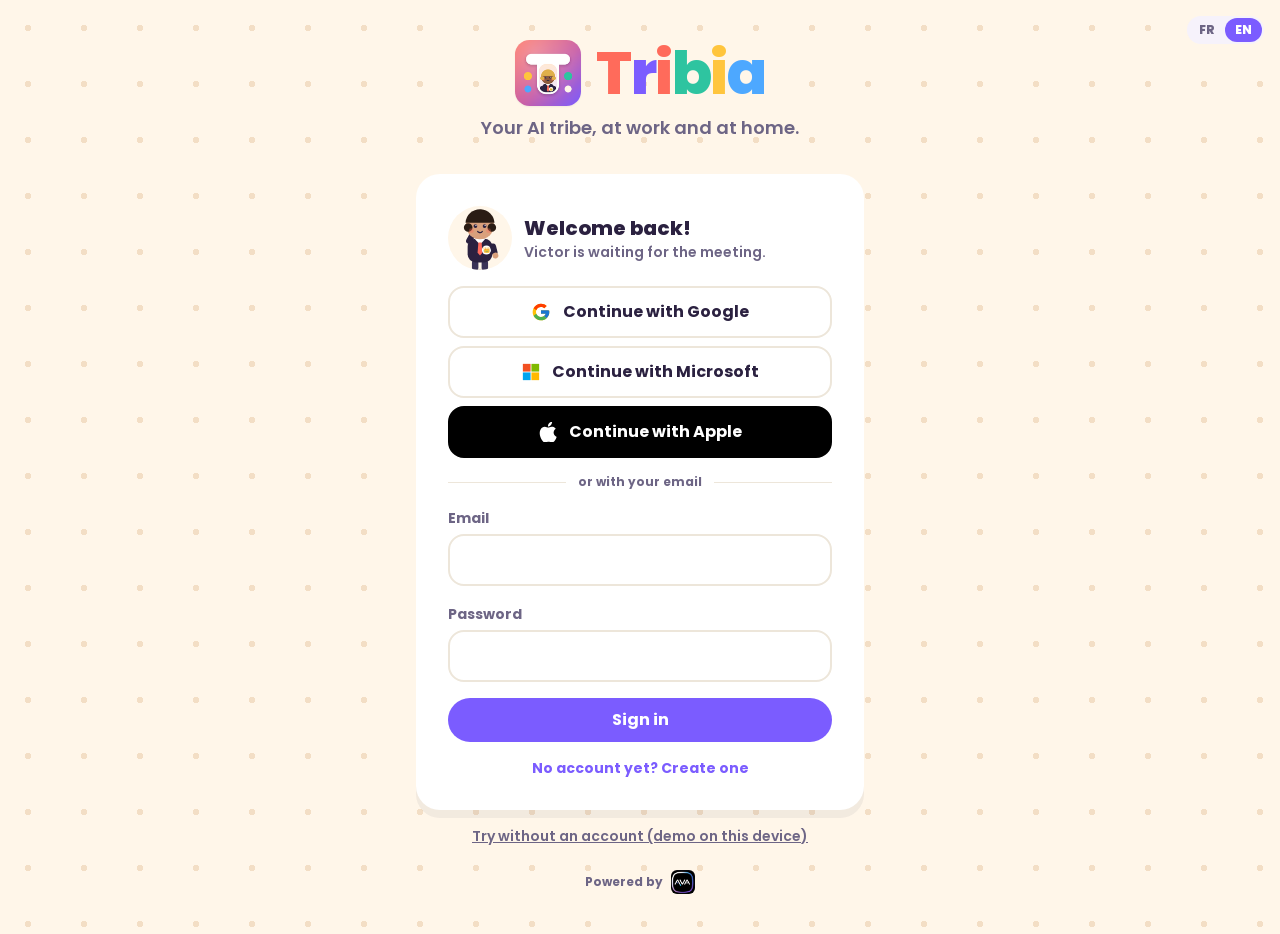
==== commit 8fd8cd01: "Publication 664e805" ====
--- a/index.html
+++ b/index.html
@@ -11,8 +11,8 @@
     <title>Tribia — Ta tribu IA</title>
     <link rel="preconnect" href="https://fonts.googleapis.com" />
     <link href="https://fonts.googleapis.com/css2?family=Poppins:wght@500;600;700;800&display=swap" rel="stylesheet" />
-    <script type="module" crossorigin src="/assets/index-Cz7R5chG.js"></script>
-    <link rel="stylesheet" crossorigin href="/assets/index-CN3PMIbY.css">
+    <script type="module" crossorigin src="/assets/index-Bv53dcWJ.js"></script>
+    <link rel="stylesheet" crossorigin href="/assets/index-vgIh7s5P.css">
   </head>
   <body>
     <div id="root"></div>
--- a/assets/index-vgIh7s5P.css
+++ b/assets/index-vgIh7s5P.css
@@ -0,0 +1 @@
+*,:before,:after,::backdrop{--tw-border-spacing-x:0;--tw-border-spacing-y:0;--tw-translate-x:0;--tw-translate-y:0;--tw-rotate:0;--tw-skew-x:0;--tw-skew-y:0;--tw-scale-x:1;--tw-scale-y:1;--tw-pan-x: ;--tw-pan-y: ;--tw-pinch-zoom: ;--tw-scroll-snap-strictness:proximity;--tw-gradient-from-position: ;--tw-gradient-via-position: ;--tw-gradient-to-position: ;--tw-ordinal: ;--tw-slashed-zero: ;--tw-numeric-figure: ;--tw-numeric-spacing: ;--tw-numeric-fraction: ;--tw-ring-inset: ;--tw-ring-offset-width:0px;--tw-ring-offset-color:#fff;--tw-ring-color:#3b82f680;--tw-ring-offset-shadow:0 0 #0000;--tw-ring-shadow:0 0 #0000;--tw-shadow:0 0 #0000;--tw-shadow-colored:0 0 #0000;--tw-blur: ;--tw-brightness: ;--tw-contrast: ;--tw-grayscale: ;--tw-hue-rotate: ;--tw-invert: ;--tw-saturate: ;--tw-sepia: ;--tw-drop-shadow: ;--tw-backdrop-blur: ;--tw-backdrop-brightness: ;--tw-backdrop-contrast: ;--tw-backdrop-grayscale: ;--tw-backdrop-hue-rotate: ;--tw-backdrop-invert: ;--tw-backdrop-opacity: ;--tw-backdrop-saturate: ;--tw-backdrop-sepia: ;--tw-contain-size: ;--tw-contain-layout: ;--tw-contain-paint: ;--tw-contain-style: }*,:before,:after{box-sizing:border-box;border:0 solid #e5e7eb}:before,:after{--tw-content:""}html,:host{-webkit-text-size-adjust:100%;tab-size:4;font-feature-settings:normal;font-variation-settings:normal;-webkit-tap-highlight-color:transparent;font-family:Poppins,Noto Color Emoji,sans-serif;line-height:1.5}body{line-height:inherit;margin:0}hr{height:0;color:inherit;border-top-width:1px}abbr:where([title]){-webkit-text-decoration:underline dotted;text-decoration:underline dotted}h1,h2,h3,h4,h5,h6{font-size:inherit;font-weight:inherit}a{color:inherit;-webkit-text-decoration:inherit;text-decoration:inherit}b,strong{font-weight:bolder}code,kbd,samp,pre{font-feature-settings:normal;font-variation-settings:normal;font-family:ui-monospace,SFMono-Regular,Menlo,Monaco,Consolas,Liberation Mono,Courier New,monospace;font-size:1em}small{font-size:80%}sub,sup{vertical-align:baseline;font-size:75%;line-height:0;position:relative}sub{bottom:-.25em}sup{top:-.5em}table{text-indent:0;border-color:inherit;border-collapse:collapse}button,input,optgroup,select,textarea{font-feature-settings:inherit;font-variation-settings:inherit;font-family:inherit;font-size:100%;font-weight:inherit;line-height:inherit;letter-spacing:inherit;color:inherit;margin:0;padding:0}button,select{text-transform:none}button,input:where([type=button]),input:where([type=reset]),input:where([type=submit]){-webkit-appearance:button;background-color:#0000;background-image:none}:-moz-focusring{outline:auto}:-moz-ui-invalid{box-shadow:none}progress{vertical-align:baseline}::-webkit-inner-spin-button{height:auto}::-webkit-outer-spin-button{height:auto}[type=search]{-webkit-appearance:textfield;outline-offset:-2px}::-webkit-search-decoration{-webkit-appearance:none}::-webkit-file-upload-button{-webkit-appearance:button;font:inherit}summary{display:list-item}blockquote,dl,dd,h1,h2,h3,h4,h5,h6,hr,figure,p,pre{margin:0}fieldset{margin:0;padding:0}legend{padding:0}ol,ul,menu{margin:0;padding:0;list-style:none}dialog{padding:0}textarea{resize:vertical}input::-moz-placeholder{opacity:1;color:#9ca3af}textarea::-moz-placeholder{opacity:1;color:#9ca3af}input::placeholder,textarea::placeholder{opacity:1;color:#9ca3af}button,[role=button]{cursor:pointer}:disabled{cursor:default}img,svg,video,canvas,audio,iframe,embed,object{vertical-align:middle;display:block}img,video{max-width:100%;height:auto}[hidden]:where(:not([hidden=until-found])){display:none}.pointer-events-none{pointer-events:none}.pointer-events-auto{pointer-events:auto}.visible{visibility:visible}.static{position:static}.fixed{position:fixed}.absolute{position:absolute}.relative{position:relative}.sticky{position:sticky}.inset-0{inset:0}.inset-x-0{left:0;right:0}.inset-x-2{left:.5rem;right:.5rem}.-right-1{right:-.25rem}.-top-1{top:-.25rem}.-top-3{top:-.75rem}.bottom-0{bottom:0}.bottom-14{bottom:3.5rem}.bottom-3{bottom:.75rem}.bottom-5{bottom:1.25rem}.bottom-6{bottom:1.5rem}.bottom-\[calc\(80px\+env\(safe-area-inset-bottom\)\)\]{bottom:calc(80px + env(safe-area-inset-bottom))}.bottom-\[calc\(92px\+env\(safe-area-inset-bottom\)\)\]{bottom:calc(92px + env(safe-area-inset-bottom))}.left-0{left:0}.left-0\.5{left:.125rem}.left-1\/2{left:50%}.left-3{left:.75rem}.left-\[18px\]{left:18px}.right-3{right:.75rem}.right-4{right:1rem}.right-\[calc\(50\%-22px\)\]{right:calc(50% - 22px)}.top-0{top:0}.top-0\.5{top:.125rem}.top-1{top:.25rem}.top-1\/2{top:50%}.top-2{top:.5rem}.top-3{top:.75rem}.top-4{top:1rem}.top-\[calc\(env\(safe-area-inset-top\)\+52px\)\]{top:calc(env(safe-area-inset-top) + 52px)}.z-10{z-index:10}.z-20{z-index:20}.z-30{z-index:30}.z-40{z-index:40}.z-50{z-index:50}.z-\[45\]{z-index:45}.z-\[55\]{z-index:55}.z-\[56\]{z-index:56}.z-\[60\]{z-index:60}.z-\[65\]{z-index:65}.z-\[66\]{z-index:66}.z-\[70\]{z-index:70}.z-\[80\]{z-index:80}.order-first{order:-9999}.col-span-2{grid-column:span 2/span 2}.col-span-3{grid-column:span 3/span 3}.-mx-1{margin-left:-.25rem;margin-right:-.25rem}.-mx-2{margin-left:-.5rem;margin-right:-.5rem}.-mx-3{margin-left:-.75rem;margin-right:-.75rem}.mx-auto{margin-left:auto;margin-right:auto}.my-2{margin-top:.5rem;margin-bottom:.5rem}.my-3{margin-top:.75rem;margin-bottom:.75rem}.-mt-2{margin-top:-.5rem}.mb-1{margin-bottom:.25rem}.mb-2{margin-bottom:.5rem}.mb-3{margin-bottom:.75rem}.mb-6{margin-bottom:1.5rem}.ml-0\.5{margin-left:.125rem}.ml-1{margin-left:.25rem}.ml-5{margin-left:1.25rem}.ml-9{margin-left:2.25rem}.ml-auto{margin-left:auto}.mr-1{margin-right:.25rem}.mr-2{margin-right:.5rem}.mr-auto{margin-right:auto}.mt-0{margin-top:0}.mt-0\.5{margin-top:.125rem}.mt-1{margin-top:.25rem}.mt-1\.5{margin-top:.375rem}.mt-10{margin-top:2.5rem}.mt-2{margin-top:.5rem}.mt-2\.5{margin-top:.625rem}.mt-3{margin-top:.75rem}.mt-4{margin-top:1rem}.mt-5{margin-top:1.25rem}.mt-6{margin-top:1.5rem}.mt-8{margin-top:2rem}.line-clamp-2{-webkit-line-clamp:2;-webkit-box-orient:vertical;display:-webkit-box;overflow:hidden}.line-clamp-3{-webkit-line-clamp:3;-webkit-box-orient:vertical;display:-webkit-box;overflow:hidden}.block{display:block}.inline{display:inline}.flex{display:flex}.inline-flex{display:inline-flex}.table{display:table}.grid{display:grid}.hidden{display:none}.aspect-\[9\/16\]{aspect-ratio:9/16}.aspect-video{aspect-ratio:16/9}.h-0{height:0}.h-1\.5{height:.375rem}.h-10{height:2.5rem}.h-11{height:2.75rem}.h-16{height:4rem}.h-2{height:.5rem}.h-2\.5{height:.625rem}.h-24{height:6rem}.h-3{height:.75rem}.h-4{height:1rem}.h-5{height:1.25rem}.h-52{height:13rem}.h-56{height:14rem}.h-6{height:1.5rem}.h-7{height:1.75rem}.h-8{height:2rem}.h-9{height:2.25rem}.h-\[1\.1em\]{height:1.1em}.h-\[94vh\]{height:94vh}.h-\[calc\(100dvh-120px\)\]{height:calc(100dvh - 120px)}.h-full{height:100%}.h-px{height:1px}.max-h-40{max-height:10rem}.max-h-48{max-height:12rem}.max-h-56{max-height:14rem}.max-h-72{max-height:18rem}.max-h-80{max-height:20rem}.max-h-\[34vh\]{max-height:34vh}.max-h-\[40vh\]{max-height:40vh}.max-h-\[45vh\]{max-height:45vh}.max-h-\[60dvh\]{max-height:60dvh}.max-h-\[85vh\]{max-height:85vh}.max-h-\[92vh\]{max-height:92vh}.max-h-\[94dvh\]{max-height:94dvh}.max-h-\[94vh\]{max-height:94vh}.max-h-\[calc\(100dvh-170px\)\]{max-height:calc(100dvh - 170px)}.max-h-\[calc\(100vh-130px\)\]{max-height:calc(100vh - 130px)}.max-h-\[calc\(100vh-230px\)\]{max-height:calc(100vh - 230px)}.min-h-0{min-height:0}.min-h-\[100dvh\]{min-height:100dvh}.min-h-\[480px\]{min-height:480px}.min-h-\[62px\]{min-height:62px}.min-h-full{min-height:100%}.w-10{width:2.5rem}.w-11{width:2.75rem}.w-12{width:3rem}.w-14{width:3.5rem}.w-16{width:4rem}.w-2{width:.5rem}.w-2\.5{width:.625rem}.w-20{width:5rem}.w-24{width:6rem}.w-28{width:7rem}.w-4{width:1rem}.w-5{width:1.25rem}.w-6{width:1.5rem}.w-7{width:1.75rem}.w-8{width:2rem}.w-9{width:2.25rem}.w-\[1\.1em\]{width:1.1em}.w-\[170px\]{width:170px}.w-full{width:100%}.min-w-0{min-width:0}.min-w-5{min-width:1.25rem}.min-w-\[140px\]{min-width:140px}.min-w-\[150px\]{min-width:150px}.min-w-\[220px\]{min-width:220px}.min-w-\[240px\]{min-width:240px}.min-w-\[60\%\]{min-width:60%}.max-w-3xl{max-width:48rem}.max-w-5xl{max-width:64rem}.max-w-\[220px\]{max-width:220px}.max-w-\[320px\]{max-width:320px}.max-w-\[85\%\]{max-width:85%}.max-w-\[88\%\]{max-width:88%}.max-w-\[90\%\]{max-width:90%}.max-w-\[90vw\]{max-width:90vw}.max-w-\[92vw\]{max-width:92vw}.max-w-\[95\%\]{max-width:95%}.max-w-md{max-width:28rem}.max-w-sm{max-width:24rem}.max-w-xl{max-width:36rem}.max-w-xs{max-width:20rem}.flex-1{flex:1}.shrink-0{flex-shrink:0}.basis-\[calc\(100\%-76px\)\]{flex-basis:calc(100% - 76px)}.basis-full{flex-basis:100%}.-translate-x-1\/2{--tw-translate-x:-50%;transform:translate(var(--tw-translate-x), var(--tw-translate-y)) rotate(var(--tw-rotate)) skewX(var(--tw-skew-x)) skewY(var(--tw-skew-y)) scaleX(var(--tw-scale-x)) scaleY(var(--tw-scale-y))}.-translate-y-1\/2{--tw-translate-y:-50%;transform:translate(var(--tw-translate-x), var(--tw-translate-y)) rotate(var(--tw-rotate)) skewX(var(--tw-skew-x)) skewY(var(--tw-skew-y)) scaleX(var(--tw-scale-x)) scaleY(var(--tw-scale-y))}.animate-\[knock_0\.5s_ease-in-out_3\]{animation:.5s ease-in-out 3 knock}@keyframes bounce{0%,to{animation-timing-function:cubic-bezier(.8,0,1,1);transform:translateY(-25%)}50%{animation-timing-function:cubic-bezier(0,0,.2,1);transform:none}}.animate-bounce{animation:1s infinite bounce}@keyframes pulse{50%{opacity:.5}}.animate-pulse{animation:2s cubic-bezier(.4,0,.6,1) infinite pulse}.cursor-pointer{cursor:pointer}.select-none{-webkit-user-select:none;user-select:none}.resize-none{resize:none}.resize-y{resize:vertical}.list-decimal{list-style-type:decimal}.grid-cols-1{grid-template-columns:repeat(1,minmax(0,1fr))}.grid-cols-2{grid-template-columns:repeat(2,minmax(0,1fr))}.grid-cols-3{grid-template-columns:repeat(3,minmax(0,1fr))}.grid-cols-4{grid-template-columns:repeat(4,minmax(0,1fr))}.grid-cols-7{grid-template-columns:repeat(7,minmax(0,1fr))}.grid-cols-\[auto\,1fr\]{grid-template-columns:auto 1fr}.flex-col{flex-direction:column}.flex-wrap{flex-wrap:wrap}.place-items-center{place-items:center}.items-start{align-items:flex-start}.items-end{align-items:flex-end}.items-center{align-items:center}.items-baseline{align-items:baseline}.justify-end{justify-content:flex-end}.justify-center{justify-content:center}.justify-between{justify-content:space-between}.gap-0\.5{gap:.125rem}.gap-1{gap:.25rem}.gap-1\.5{gap:.375rem}.gap-2{gap:.5rem}.gap-3{gap:.75rem}.gap-4{gap:1rem}.gap-5{gap:1.25rem}.gap-6{gap:1.5rem}.gap-\[\.25em\]{gap:.25em}.gap-x-2{-moz-column-gap:.5rem;column-gap:.5rem}.gap-y-0\.5{row-gap:.125rem}.gap-y-1{row-gap:.25rem}.space-y-0\.5>:not([hidden])~:not([hidden]){--tw-space-y-reverse:0;margin-top:calc(.125rem * calc(1 - var(--tw-space-y-reverse)));margin-bottom:calc(.125rem * var(--tw-space-y-reverse))}.self-start{align-self:flex-start}.self-end{align-self:flex-end}.overflow-auto{overflow:auto}.overflow-hidden{overflow:hidden}.overflow-x-auto{overflow-x:auto}.truncate{text-overflow:ellipsis;white-space:nowrap;overflow:hidden}.whitespace-nowrap{white-space:nowrap}.whitespace-pre-wrap{white-space:pre-wrap}.break-words{overflow-wrap:break-word}.break-all{word-break:break-all}.rounded-2xl{border-radius:1rem}.rounded-3xl{border-radius:1.5rem}.rounded-\[22\%\]{border-radius:22%}.rounded-full{border-radius:9999px}.rounded-lg{border-radius:.5rem}.rounded-md{border-radius:.375rem}.rounded-none{border-radius:0}.rounded-xl{border-radius:.75rem}.rounded-b-none{border-bottom-right-radius:0;border-bottom-left-radius:0}.rounded-r{border-top-right-radius:.25rem;border-bottom-right-radius:.25rem}.rounded-t{border-top-left-radius:.25rem;border-top-right-radius:.25rem}.rounded-t-3xl{border-top-left-radius:1.5rem;border-top-right-radius:1.5rem}.rounded-t-\[28px\]{border-top-left-radius:28px;border-top-right-radius:28px}.rounded-t-\[32px\]{border-top-left-radius:32px;border-top-right-radius:32px}.rounded-bl-md{border-bottom-left-radius:.375rem}.rounded-br-md{border-bottom-right-radius:.375rem}.rounded-tl-md{border-top-left-radius:.375rem}.border{border-width:1px}.border-2{border-width:2px}.border-4{border-width:4px}.border-b{border-bottom-width:1px}.border-l-4{border-left-width:4px}.border-t{border-top-width:1px}.border-dashed{border-style:dashed}.\!border-black{--tw-border-opacity:1!important;border-color:rgb(0 0 0/var(--tw-border-opacity,1))!important}.border-\[\#E2D9CB\]{--tw-border-opacity:1;border-color:rgb(226 217 203/var(--tw-border-opacity,1))}.border-\[\#EDE6DA\]{--tw-border-opacity:1;border-color:rgb(237 230 218/var(--tw-border-opacity,1))}.border-\[\#EEE6DA\]{--tw-border-opacity:1;border-color:rgb(238 230 218/var(--tw-border-opacity,1))}.border-\[\#F0E9DE\]{--tw-border-opacity:1;border-color:rgb(240 233 222/var(--tw-border-opacity,1))}.border-\[\#F1EADF\]{--tw-border-opacity:1;border-color:rgb(241 234 223/var(--tw-border-opacity,1))}.border-\[\#F3EDE3\]{--tw-border-opacity:1;border-color:rgb(243 237 227/var(--tw-border-opacity,1))}.border-coral{--tw-border-opacity:1;border-color:rgb(255 107 91/var(--tw-border-opacity,1))}.border-coral\/40{border-color:#ff6b5b66}.border-lav{--tw-border-opacity:1;border-color:rgb(246 242 251/var(--tw-border-opacity,1))}.border-mint{--tw-border-opacity:1;border-color:rgb(46 196 160/var(--tw-border-opacity,1))}.border-mint\/40{border-color:#2ec4a066}.border-transparent{border-color:#0000}.border-violet{--tw-border-opacity:1;border-color:rgb(123 92 255/var(--tw-border-opacity,1))}.border-violet\/40{border-color:#7b5cff66}.border-white\/80{border-color:#fffc}.\!bg-black{--tw-bg-opacity:1!important;background-color:rgb(0 0 0/var(--tw-bg-opacity,1))!important}.bg-\[\#D9CCF3\]{--tw-bg-opacity:1;background-color:rgb(217 204 243/var(--tw-bg-opacity,1))}.bg-\[\#E2D9CB\]{--tw-bg-opacity:1;background-color:rgb(226 217 203/var(--tw-bg-opacity,1))}.bg-\[\#E6DFF3\]{--tw-bg-opacity:1;background-color:rgb(230 223 243/var(--tw-bg-opacity,1))}.bg-\[\#EDE6DA\]{--tw-bg-opacity:1;background-color:rgb(237 230 218/var(--tw-bg-opacity,1))}.bg-\[\#EEE9F7\]{--tw-bg-opacity:1;background-color:rgb(238 233 247/var(--tw-bg-opacity,1))}.bg-\[\#EEFBF6\]{--tw-bg-opacity:1;background-color:rgb(238 251 246/var(--tw-bg-opacity,1))}.bg-\[\#F3EEFF\]{--tw-bg-opacity:1;background-color:rgb(243 238 255/var(--tw-bg-opacity,1))}.bg-\[\#F7F3EC\]{--tw-bg-opacity:1;background-color:rgb(247 243 236/var(--tw-bg-opacity,1))}.bg-\[\#FBF8F3\]{--tw-bg-opacity:1;background-color:rgb(251 248 243/var(--tw-bg-opacity,1))}.bg-\[\#FFB020\]{--tw-bg-opacity:1;background-color:rgb(255 176 32/var(--tw-bg-opacity,1))}.bg-\[\#FFF1EE\]{--tw-bg-opacity:1;background-color:rgb(255 241 238/var(--tw-bg-opacity,1))}.bg-\[\#FFF6DB\]{--tw-bg-opacity:1;background-color:rgb(255 246 219/var(--tw-bg-opacity,1))}.bg-\[\#FFF6F4\]{--tw-bg-opacity:1;background-color:rgb(255 246 244/var(--tw-bg-opacity,1))}.bg-coral{--tw-bg-opacity:1;background-color:rgb(255 107 91/var(--tw-bg-opacity,1))}.bg-coral\/10{background-color:#ff6b5b1a}.bg-cream{--tw-bg-opacity:1;background-color:rgb(255 246 233/var(--tw-bg-opacity,1))}.bg-cream\/95{background-color:#fff6e9f2}.bg-ink{--tw-bg-opacity:1;background-color:rgb(43 33 64/var(--tw-bg-opacity,1))}.bg-ink\/40{background-color:#2b214066}.bg-ink\/50{background-color:#2b214080}.bg-ink\/55{background-color:#2b21408c}.bg-ink\/60{background-color:#2b214099}.bg-ink\/70{background-color:#2b2140b3}.bg-lav{--tw-bg-opacity:1;background-color:rgb(246 242 251/var(--tw-bg-opacity,1))}.bg-mint{--tw-bg-opacity:1;background-color:rgb(46 196 160/var(--tw-bg-opacity,1))}.bg-mint\/20{background-color:#2ec4a033}.bg-sky{--tw-bg-opacity:1;background-color:rgb(77 168 255/var(--tw-bg-opacity,1))}.bg-sky\/15{background-color:#4da8ff26}.bg-sky\/20{background-color:#4da8ff33}.bg-sky\/90{background-color:#4da8ffe6}.bg-sun{--tw-bg-opacity:1;background-color:rgb(255 197 61/var(--tw-bg-opacity,1))}.bg-sun\/20{background-color:#ffc53d33}.bg-sun\/25{background-color:#ffc53d40}.bg-sun\/30{background-color:#ffc53d4d}.bg-violet{--tw-bg-opacity:1;background-color:rgb(123 92 255/var(--tw-bg-opacity,1))}.bg-violet\/15{background-color:#7b5cff26}.bg-violet\/20{background-color:#7b5cff33}.bg-white{--tw-bg-opacity:1;background-color:rgb(255 255 255/var(--tw-bg-opacity,1))}.bg-white\/10{background-color:#ffffff1a}.bg-white\/15{background-color:#ffffff26}.bg-white\/20{background-color:#fff3}.bg-white\/70{background-color:#ffffffb3}.bg-white\/80{background-color:#fffc}.bg-white\/90{background-color:#ffffffe6}.bg-white\/95{background-color:#fffffff2}.bg-\[radial-gradient\(\#F3DEC5_3px\,transparent_3px\)\]{background-image:radial-gradient(#f3dec5 3px,#0000 3px)}.bg-gradient-to-b{background-image:linear-gradient(to bottom, var(--tw-gradient-stops))}.bg-gradient-to-br{background-image:linear-gradient(to bottom right, var(--tw-gradient-stops))}.from-\[\#FFF6E9\]{--tw-gradient-from:#fff6e9 var(--tw-gradient-from-position);--tw-gradient-to:#fff6e900 var(--tw-gradient-to-position);--tw-gradient-stops:var(--tw-gradient-from), var(--tw-gradient-to)}.from-coral{--tw-gradient-from:#ff6b5b var(--tw-gradient-from-position);--tw-gradient-to:#ff6b5b00 var(--tw-gradient-to-position);--tw-gradient-stops:var(--tw-gradient-from), var(--tw-gradient-to)}.from-violet{--tw-gradient-from:#7b5cff var(--tw-gradient-from-position);--tw-gradient-to:#7b5cff00 var(--tw-gradient-to-position);--tw-gradient-stops:var(--tw-gradient-from), var(--tw-gradient-to)}.to-\[\#F6F2FB\]{--tw-gradient-to:#f6f2fb var(--tw-gradient-to-position)}.to-coral{--tw-gradient-to:#ff6b5b var(--tw-gradient-to-position)}.to-violet{--tw-gradient-to:#7b5cff var(--tw-gradient-to-position)}.object-contain{-o-object-fit:contain;object-fit:contain}.object-cover{-o-object-fit:cover;object-fit:cover}.p-0{padding:0}.p-0\.5{padding:.125rem}.p-1{padding:.25rem}.p-1\.5{padding:.375rem}.p-2{padding:.5rem}.p-2\.5{padding:.625rem}.p-3{padding:.75rem}.p-4{padding:1rem}.p-5{padding:1.25rem}.p-6{padding:1.5rem}.px-1{padding-left:.25rem;padding-right:.25rem}.px-1\.5{padding-left:.375rem;padding-right:.375rem}.px-2{padding-left:.5rem;padding-right:.5rem}.px-2\.5{padding-left:.625rem;padding-right:.625rem}.px-3{padding-left:.75rem;padding-right:.75rem}.px-3\.5{padding-left:.875rem;padding-right:.875rem}.px-4{padding-left:1rem;padding-right:1rem}.px-5{padding-left:1.25rem;padding-right:1.25rem}.py-0{padding-top:0;padding-bottom:0}.py-0\.5{padding-top:.125rem;padding-bottom:.125rem}.py-1{padding-top:.25rem;padding-bottom:.25rem}.py-1\.5{padding-top:.375rem;padding-bottom:.375rem}.py-10{padding-top:2.5rem;padding-bottom:2.5rem}.py-2{padding-top:.5rem;padding-bottom:.5rem}.py-2\.5{padding-top:.625rem;padding-bottom:.625rem}.py-3{padding-top:.75rem;padding-bottom:.75rem}.py-4{padding-top:1rem;padding-bottom:1rem}.py-8{padding-top:2rem;padding-bottom:2rem}.pb-0\.5{padding-bottom:.125rem}.pb-1{padding-bottom:.25rem}.pb-16{padding-bottom:4rem}.pb-2{padding-bottom:.5rem}.pb-2\.5{padding-bottom:.625rem}.pb-3{padding-bottom:.75rem}.pb-4{padding-bottom:1rem}.pb-\[calc\(12px\+env\(safe-area-inset-bottom\)\)\]{padding-bottom:calc(12px + env(safe-area-inset-bottom))}.pb-\[calc\(84px\+env\(safe-area-inset-bottom\)\)\]{padding-bottom:calc(84px + env(safe-area-inset-bottom))}.pb-\[calc\(96px\+env\(safe-area-inset-bottom\)\)\]{padding-bottom:calc(96px + env(safe-area-inset-bottom))}.pb-\[env\(safe-area-inset-bottom\)\]{padding-bottom:env(safe-area-inset-bottom)}.pl-0\.5{padding-left:.125rem}.pl-3{padding-left:.75rem}.pl-9{padding-left:2.25rem}.pr-1{padding-right:.25rem}.pr-10{padding-right:2.5rem}.pr-2{padding-right:.5rem}.pr-2\.5{padding-right:.625rem}.pr-3{padding-right:.75rem}.pt-0\.5{padding-top:.125rem}.pt-1{padding-top:.25rem}.pt-2{padding-top:.5rem}.pt-5{padding-top:1.25rem}.pt-\[calc\(env\(safe-area-inset-top\)\+8px\)\]{padding-top:calc(env(safe-area-inset-top) + 8px)}.text-left{text-align:left}.text-center{text-align:center}.text-right{text-align:right}.font-mono{font-family:ui-monospace,SFMono-Regular,Menlo,Monaco,Consolas,Liberation Mono,Courier New,monospace}.text-2xl{font-size:1.5rem;line-height:2rem}.text-3xl{font-size:1.875rem;line-height:2.25rem}.text-4xl{font-size:2.25rem;line-height:2.5rem}.text-5xl{font-size:3rem;line-height:1}.text-6xl{font-size:3.75rem;line-height:1}.text-7xl{font-size:4.5rem;line-height:1}.text-\[10px\]{font-size:10px}.text-\[11px\]{font-size:11px}.text-\[12px\]{font-size:12px}.text-\[13px\]{font-size:13px}.text-\[15px\]{font-size:15px}.text-\[22px\]{font-size:22px}.text-\[8px\]{font-size:8px}.text-\[9px\]{font-size:9px}.text-base{font-size:1rem;line-height:1.5rem}.text-lg{font-size:1.125rem;line-height:1.75rem}.text-sm{font-size:.875rem;line-height:1.25rem}.text-xl{font-size:1.25rem;line-height:1.75rem}.text-xs{font-size:.75rem;line-height:1rem}.font-black{font-weight:900}.font-bold{font-weight:700}.font-extrabold{font-weight:800}.font-medium{font-weight:500}.font-semibold{font-weight:600}.uppercase{text-transform:uppercase}.tabular-nums{--tw-numeric-spacing:tabular-nums;font-variant-numeric:var(--tw-ordinal) var(--tw-slashed-zero) var(--tw-numeric-figure) var(--tw-numeric-spacing) var(--tw-numeric-fraction)}.leading-none{line-height:1}.leading-relaxed{line-height:1.625}.leading-snug{line-height:1.375}.leading-tight{line-height:1.25}.tracking-\[0\.5em\]{letter-spacing:.5em}.tracking-tight{letter-spacing:-.025em}.tracking-wide{letter-spacing:.025em}.tracking-wider{letter-spacing:.05em}.\!text-white{--tw-text-opacity:1!important;color:rgb(255 255 255/var(--tw-text-opacity,1))!important}.text-\[\#9A6B00\]{--tw-text-opacity:1;color:rgb(154 107 0/var(--tw-text-opacity,1))}.text-coral{--tw-text-opacity:1;color:rgb(255 107 91/var(--tw-text-opacity,1))}.text-ink{--tw-text-opacity:1;color:rgb(43 33 64/var(--tw-text-opacity,1))}.text-mint{--tw-text-opacity:1;color:rgb(46 196 160/var(--tw-text-opacity,1))}.text-sky{--tw-text-opacity:1;color:rgb(77 168 255/var(--tw-text-opacity,1))}.text-soft{--tw-text-opacity:1;color:rgb(109 101 133/var(--tw-text-opacity,1))}.text-sun{--tw-text-opacity:1;color:rgb(255 197 61/var(--tw-text-opacity,1))}.text-violet{--tw-text-opacity:1;color:rgb(123 92 255/var(--tw-text-opacity,1))}.text-white{--tw-text-opacity:1;color:rgb(255 255 255/var(--tw-text-opacity,1))}.text-white\/60{color:#fff9}.text-white\/70{color:#ffffffb3}.text-white\/80{color:#fffc}.underline{text-decoration-line:underline}.line-through{text-decoration-line:line-through}.accent-violet{accent-color:#7b5cff}.opacity-30{opacity:.3}.opacity-40{opacity:.4}.opacity-50{opacity:.5}.opacity-60{opacity:.6}.opacity-70{opacity:.7}.opacity-80{opacity:.8}.opacity-90{opacity:.9}.opacity-95{opacity:.95}.shadow{--tw-shadow:0 1px 3px 0 #0000001a, 0 1px 2px -1px #0000001a;--tw-shadow-colored:0 1px 3px 0 var(--tw-shadow-color), 0 1px 2px -1px var(--tw-shadow-color);box-shadow:var(--tw-ring-offset-shadow,0 0 #0000), var(--tw-ring-shadow,0 0 #0000), var(--tw-shadow)}.shadow-2xl{--tw-shadow:0 25px 50px -12px #00000040;--tw-shadow-colored:0 25px 50px -12px var(--tw-shadow-color);box-shadow:var(--tw-ring-offset-shadow,0 0 #0000), var(--tw-ring-shadow,0 0 #0000), var(--tw-shadow)}.shadow-lg{--tw-shadow:0 10px 15px -3px #0000001a, 0 4px 6px -4px #0000001a;--tw-shadow-colored:0 10px 15px -3px var(--tw-shadow-color), 0 4px 6px -4px var(--tw-shadow-color);box-shadow:var(--tw-ring-offset-shadow,0 0 #0000), var(--tw-ring-shadow,0 0 #0000), var(--tw-shadow)}.shadow-md{--tw-shadow:0 4px 6px -1px #0000001a, 0 2px 4px -2px #0000001a;--tw-shadow-colored:0 4px 6px -1px var(--tw-shadow-color), 0 2px 4px -2px var(--tw-shadow-color);box-shadow:var(--tw-ring-offset-shadow,0 0 #0000), var(--tw-ring-shadow,0 0 #0000), var(--tw-shadow)}.shadow-sm{--tw-shadow:0 1px 2px 0 #0000000d;--tw-shadow-colored:0 1px 2px 0 var(--tw-shadow-color);box-shadow:var(--tw-ring-offset-shadow,0 0 #0000), var(--tw-ring-shadow,0 0 #0000), var(--tw-shadow)}.shadow-xl{--tw-shadow:0 20px 25px -5px #0000001a, 0 8px 10px -6px #0000001a;--tw-shadow-colored:0 20px 25px -5px var(--tw-shadow-color), 0 8px 10px -6px var(--tw-shadow-color);box-shadow:var(--tw-ring-offset-shadow,0 0 #0000), var(--tw-ring-shadow,0 0 #0000), var(--tw-shadow)}.outline-none{outline-offset:2px;outline:2px solid #0000}.ring-2{--tw-ring-offset-shadow:var(--tw-ring-inset) 0 0 0 var(--tw-ring-offset-width) var(--tw-ring-offset-color);--tw-ring-shadow:var(--tw-ring-inset) 0 0 0 calc(2px + var(--tw-ring-offset-width)) var(--tw-ring-color);box-shadow:var(--tw-ring-offset-shadow), var(--tw-ring-shadow), var(--tw-shadow,0 0 #0000)}.ring-coral{--tw-ring-opacity:1;--tw-ring-color:rgb(255 107 91/var(--tw-ring-opacity,1))}.ring-violet{--tw-ring-opacity:1;--tw-ring-color:rgb(123 92 255/var(--tw-ring-opacity,1))}.drop-shadow{--tw-drop-shadow:drop-shadow(0 1px 2px #0000001a) drop-shadow(0 1px 1px #0000000f);filter:var(--tw-blur) var(--tw-brightness) var(--tw-contrast) var(--tw-grayscale) var(--tw-hue-rotate) var(--tw-invert) var(--tw-saturate) var(--tw-sepia) var(--tw-drop-shadow)}.filter{filter:var(--tw-blur) var(--tw-brightness) var(--tw-contrast) var(--tw-grayscale) var(--tw-hue-rotate) var(--tw-invert) var(--tw-saturate) var(--tw-sepia) var(--tw-drop-shadow)}.backdrop-blur{--tw-backdrop-blur:blur(8px);-webkit-backdrop-filter:var(--tw-backdrop-blur) var(--tw-backdrop-brightness) var(--tw-backdrop-contrast) var(--tw-backdrop-grayscale) var(--tw-backdrop-hue-rotate) var(--tw-backdrop-invert) var(--tw-backdrop-opacity) var(--tw-backdrop-saturate) var(--tw-backdrop-sepia);backdrop-filter:var(--tw-backdrop-blur) var(--tw-backdrop-brightness) var(--tw-backdrop-contrast) var(--tw-backdrop-grayscale) var(--tw-backdrop-hue-rotate) var(--tw-backdrop-invert) var(--tw-backdrop-opacity) var(--tw-backdrop-saturate) var(--tw-backdrop-sepia)}.backdrop-blur-\[2px\]{--tw-backdrop-blur:blur(2px);-webkit-backdrop-filter:var(--tw-backdrop-blur) var(--tw-backdrop-brightness) var(--tw-backdrop-contrast) var(--tw-backdrop-grayscale) var(--tw-backdrop-hue-rotate) var(--tw-backdrop-invert) var(--tw-backdrop-opacity) var(--tw-backdrop-saturate) var(--tw-backdrop-sepia);backdrop-filter:var(--tw-backdrop-blur) var(--tw-backdrop-brightness) var(--tw-backdrop-contrast) var(--tw-backdrop-grayscale) var(--tw-backdrop-hue-rotate) var(--tw-backdrop-invert) var(--tw-backdrop-opacity) var(--tw-backdrop-saturate) var(--tw-backdrop-sepia)}.transition{transition-property:color,background-color,border-color,text-decoration-color,fill,stroke,opacity,box-shadow,transform,filter,-webkit-backdrop-filter,backdrop-filter;transition-duration:.15s;transition-timing-function:cubic-bezier(.4,0,.2,1)}.transition-all{transition-property:all;transition-duration:.15s;transition-timing-function:cubic-bezier(.4,0,.2,1)}.duration-500{transition-duration:.5s}.\[background-size\:56px_56px\]{background-size:56px 56px}.\[scrollbar-width\:none\]{scrollbar-width:none}html,body,#root{height:100%}body{--tw-bg-opacity:1;background-color:rgb(255 246 233/var(--tw-bg-opacity,1));--tw-text-opacity:1;color:rgb(43 33 64/var(--tw-text-opacity,1));-webkit-font-smoothing:antialiased;-moz-osx-font-smoothing:grayscale;font-family:Poppins,Noto Color Emoji,sans-serif}.card{--tw-bg-opacity:1;background-color:rgb(255 255 255/var(--tw-bg-opacity,1));--tw-shadow:0 8px 0 #2b21400f;--tw-shadow-colored:0 8px 0 var(--tw-shadow-color);box-shadow:var(--tw-ring-offset-shadow,0 0 #0000), var(--tw-ring-shadow,0 0 #0000), var(--tw-shadow);border-radius:1.5rem}.btn{border-radius:9999px;justify-content:center;align-items:center;gap:.5rem;padding:.625rem 1.25rem;font-weight:700;transition-property:color,background-color,border-color,text-decoration-color,fill,stroke,opacity,box-shadow,transform,filter,-webkit-backdrop-filter,backdrop-filter;transition-duration:.15s;transition-timing-function:cubic-bezier(.4,0,.2,1);display:inline-flex}.btn:active{--tw-scale-x:.95;--tw-scale-y:.95;transform:translate(var(--tw-translate-x), var(--tw-translate-y)) rotate(var(--tw-rotate)) skewX(var(--tw-skew-x)) skewY(var(--tw-skew-y)) scaleX(var(--tw-scale-x)) scaleY(var(--tw-scale-y))}.btn:disabled{pointer-events:none;opacity:.4}.btn-primary{--tw-bg-opacity:1;background-color:rgb(123 92 255/var(--tw-bg-opacity,1));--tw-text-opacity:1;color:rgb(255 255 255/var(--tw-text-opacity,1));border-radius:9999px;justify-content:center;align-items:center;gap:.5rem;padding:.625rem 1.25rem;font-weight:700;transition-property:color,background-color,border-color,text-decoration-color,fill,stroke,opacity,box-shadow,transform,filter,-webkit-backdrop-filter,backdrop-filter;transition-duration:.15s;transition-timing-function:cubic-bezier(.4,0,.2,1);display:inline-flex}.btn-primary:active{--tw-scale-x:.95;--tw-scale-y:.95;transform:translate(var(--tw-translate-x), var(--tw-translate-y)) rotate(var(--tw-rotate)) skewX(var(--tw-skew-x)) skewY(var(--tw-skew-y)) scaleX(var(--tw-scale-x)) scaleY(var(--tw-scale-y))}.btn-primary:disabled{pointer-events:none;opacity:.4}.btn-primary:hover{--tw-brightness:brightness(1.1);filter:var(--tw-blur) var(--tw-brightness) var(--tw-contrast) var(--tw-grayscale) var(--tw-hue-rotate) var(--tw-invert) var(--tw-saturate) var(--tw-sepia) var(--tw-drop-shadow)}.btn-ghost{--tw-border-opacity:1;border-width:1px;border-color:rgb(237 230 218/var(--tw-border-opacity,1));--tw-bg-opacity:1;background-color:rgb(255 255 255/var(--tw-bg-opacity,1));--tw-text-opacity:1;color:rgb(43 33 64/var(--tw-text-opacity,1));border-radius:9999px;justify-content:center;align-items:center;gap:.5rem;padding:.625rem 1.25rem;font-weight:700;transition-property:color,background-color,border-color,text-decoration-color,fill,stroke,opacity,box-shadow,transform,filter,-webkit-backdrop-filter,backdrop-filter;transition-duration:.15s;transition-timing-function:cubic-bezier(.4,0,.2,1);display:inline-flex}.btn-ghost:active{--tw-scale-x:.95;--tw-scale-y:.95;transform:translate(var(--tw-translate-x), var(--tw-translate-y)) rotate(var(--tw-rotate)) skewX(var(--tw-skew-x)) skewY(var(--tw-skew-y)) scaleX(var(--tw-scale-x)) scaleY(var(--tw-scale-y))}.btn-ghost:disabled{pointer-events:none;opacity:.4}.btn-ghost:hover{--tw-bg-opacity:1;background-color:rgb(246 242 251/var(--tw-bg-opacity,1))}.chip{border-radius:9999px;align-items:center;gap:.25rem;padding:.25rem .75rem;font-size:.75rem;font-weight:700;line-height:1rem;display:inline-flex}.rich a{word-break:break-all;--tw-text-opacity:1;color:rgb(123 92 255/var(--tw-text-opacity,1));text-decoration-line:underline}.rich .h{margin-top:.5rem;display:block}@keyframes live-dot{0%,to{opacity:1}50%{opacity:.25}}.live-dot{--tw-bg-opacity:1;background-color:rgb(255 107 91/var(--tw-bg-opacity,1));border-radius:9999px;width:.5rem;height:.5rem;animation:1.2s infinite live-dot;display:inline-block}@keyframes ticker-in{0%{opacity:0;transform:translateY(6px)}to{opacity:1;transform:none}}.ticker-in{animation:.35s ease-out ticker-in}@keyframes typing{0%,80%,to{opacity:.4;transform:translateY(0)}40%{opacity:1;transform:translateY(-4px)}}.typing span{--tw-bg-opacity:1;background-color:rgb(109 101 133/var(--tw-bg-opacity,1));border-radius:9999px;width:.375rem;height:.375rem;margin-left:.125rem;margin-right:.125rem;animation:1s infinite typing;display:inline-block}.typing span:nth-child(2){animation-delay:.15s}.typing span:nth-child(3){animation-delay:.3s}@media (prefers-reduced-motion:reduce){.live-dot,.ticker-in,.typing span{animation:none}}header.sticky{padding-top:max(.625rem, env(safe-area-inset-top))}body{padding-bottom:env(safe-area-inset-bottom)}@media (width<=767px){.phone-panels .card:not([data-agent-card]){max-height:none!important}.phone-panels [data-chat]:not(.fixed){height:calc(100dvh - 150px - env(safe-area-inset-bottom))!important;min-height:0!important}.phone-world>:not([data-agent-card]){display:none!important}.chip{padding-top:.375rem;padding-bottom:.375rem}input,textarea,select{font-size:16px}html{-webkit-tap-highlight-color:transparent}.fixed.inset-0{padding-top:calc(env(safe-area-inset-top) + 8px)}body:has([data-modal-bar]) .fixed.inset-0{padding-top:calc(env(safe-area-inset-top) + 62px)}body:has([data-phone-nav]) .fixed.inset-0{padding-bottom:calc(62px + env(safe-area-inset-bottom))}body:has([data-modal-bar]) .fixed.inset-0.z-50 :is(button[aria-label=✕],button[aria-label=Fermer],button[aria-label=Close]){display:none}body:has([data-phone-nav]) .fixed.inset-0>.card{border-radius:24px;margin:0 6px 6px}.fixed.inset-0>.card,.fixed.inset-0>[role=dialog]{max-height:100%}[role=dialog] button[aria-label=✕],[role=dialog] button[aria-label=Fermer],[role=dialog] button[aria-label=Close]{color:#2b2140;background:#f1ecff;border-radius:999px;flex-shrink:0;justify-content:center;align-items:center;min-width:40px;min-height:40px;font-weight:900;display:inline-flex}}@keyframes spot-in{0%{opacity:0;transform:translateY(40px)scale(.97)}to{opacity:1;transform:none}}.spot-in{animation:.32s cubic-bezier(.2,.9,.3,1.2) spot-in}@media (prefers-reduced-motion:reduce){.spot-in{animation:none}}.rich{overflow-wrap:anywhere;word-break:normal}.rich p{margin:.35rem 0}.rich .sec{color:#2b2140;align-items:center;gap:.45rem;margin:.9rem 0 .35rem;font-size:1.02em;font-weight:900;display:flex}.rich .sec:first-child{margin-top:0}.rich .sec .ic{background:#f1ecff;border-radius:999px;flex-shrink:0;justify-content:center;align-items:center;width:1.7rem;height:1.7rem;font-size:.95em;display:inline-flex}.rich ul,.rich ol{gap:.35rem;margin:.25rem 0 .5rem;padding-left:0;list-style:none;display:grid}.rich ul>li{padding-left:1.15rem;position:relative}.rich ul>li:before{content:"";background:#7b5cff;border-radius:999px;width:.42rem;height:.42rem;position:absolute;top:.62em;left:.2rem}.rich ol{counter-reset:n}.rich ol>li{counter-increment:n;padding-left:1.75rem;position:relative}.rich ol>li:before{content:counter(n);color:#fff;background:#7b5cff;border-radius:999px;justify-content:center;align-items:center;width:1.3rem;height:1.3rem;font-size:.72em;font-weight:900;display:flex;position:absolute;top:.05em;left:0}.rich ul.chk>li{padding-left:1.6rem}.rich ul.chk>li:before{display:none}.rich ul.chk .box{color:#2ec4a0;font-weight:900;position:absolute;top:0;left:0}.rich blockquote{background:#f7f4ff;border-left:4px solid #7b5cff;border-radius:.75rem;margin:.5rem 0;padding:.5rem .75rem}.rich .mail{color:#5b3fe0;word-break:break-all;background:#f1ecff;border-radius:.4rem;padding:0 .3rem;font-weight:800}.rich b{font-weight:800}.hover\:-translate-y-0\.5:hover{--tw-translate-y:-.125rem;transform:translate(var(--tw-translate-x), var(--tw-translate-y)) rotate(var(--tw-rotate)) skewX(var(--tw-skew-x)) skewY(var(--tw-skew-y)) scaleX(var(--tw-scale-x)) scaleY(var(--tw-scale-y))}.hover\:border-coral:hover{--tw-border-opacity:1;border-color:rgb(255 107 91/var(--tw-border-opacity,1))}.hover\:border-mint:hover{--tw-border-opacity:1;border-color:rgb(46 196 160/var(--tw-border-opacity,1))}.hover\:border-violet:hover{--tw-border-opacity:1;border-color:rgb(123 92 255/var(--tw-border-opacity,1))}.hover\:bg-\[\#EEE7FA\]:hover{--tw-bg-opacity:1;background-color:rgb(238 231 250/var(--tw-bg-opacity,1))}.hover\:bg-lav:hover{--tw-bg-opacity:1;background-color:rgb(246 242 251/var(--tw-bg-opacity,1))}.hover\:bg-violet\/15:hover{background-color:#7b5cff26}.hover\:bg-white\/10:hover{background-color:#ffffff1a}.hover\:text-coral:hover{--tw-text-opacity:1;color:rgb(255 107 91/var(--tw-text-opacity,1))}.hover\:text-ink:hover{--tw-text-opacity:1;color:rgb(43 33 64/var(--tw-text-opacity,1))}.hover\:text-violet:hover{--tw-text-opacity:1;color:rgb(123 92 255/var(--tw-text-opacity,1))}.hover\:text-white:hover{--tw-text-opacity:1;color:rgb(255 255 255/var(--tw-text-opacity,1))}.hover\:opacity-100:hover{opacity:1}.focus\:border-violet:focus{--tw-border-opacity:1;border-color:rgb(123 92 255/var(--tw-border-opacity,1))}.focus\:bg-white:focus{--tw-bg-opacity:1;background-color:rgb(255 255 255/var(--tw-bg-opacity,1))}.active\:scale-95:active{--tw-scale-x:.95;--tw-scale-y:.95;transform:translate(var(--tw-translate-x), var(--tw-translate-y)) rotate(var(--tw-rotate)) skewX(var(--tw-skew-x)) skewY(var(--tw-skew-y)) scaleX(var(--tw-scale-x)) scaleY(var(--tw-scale-y))}.active\:scale-\[\.98\]:active{--tw-scale-x:.98;--tw-scale-y:.98;transform:translate(var(--tw-translate-x), var(--tw-translate-y)) rotate(var(--tw-rotate)) skewX(var(--tw-skew-x)) skewY(var(--tw-skew-y)) scaleX(var(--tw-scale-x)) scaleY(var(--tw-scale-y))}.active\:bg-violet\/30:active{background-color:#7b5cff4d}.disabled\:opacity-60:disabled{opacity:.6}@media (width>=640px){.sm\:inset-y-3{top:.75rem;bottom:.75rem}.sm\:-top-4{top:-1rem}.sm\:left-auto{left:auto}.sm\:right-3{right:.75rem}.sm\:order-none{order:0}.sm\:col-span-1{grid-column:span 1/span 1}.sm\:col-span-2{grid-column:span 2/span 2}.sm\:-mx-4{margin-left:-1rem;margin-right:-1rem}.sm\:ml-0{margin-left:0}.sm\:block{display:block}.sm\:inline{display:inline}.sm\:inline-flex{display:inline-flex}.sm\:hidden{display:none}.sm\:h-60{height:15rem}.sm\:h-\[90vh\]{height:90vh}.sm\:w-20{width:5rem}.sm\:w-\[min\(980px\,calc\(100vw-24px\)\)\]{width:min(980px,100vw - 24px)}.sm\:min-w-0{min-width:0}.sm\:max-w-2xl{max-width:42rem}.sm\:max-w-3xl{max-width:48rem}.sm\:max-w-4xl{max-width:56rem}.sm\:max-w-5xl{max-width:64rem}.sm\:max-w-lg{max-width:32rem}.sm\:max-w-md{max-width:28rem}.sm\:max-w-xl{max-width:36rem}.sm\:basis-auto{flex-basis:auto}.sm\:grid-cols-2{grid-template-columns:repeat(2,minmax(0,1fr))}.sm\:grid-cols-3{grid-template-columns:repeat(3,minmax(0,1fr))}.sm\:grid-cols-4{grid-template-columns:repeat(4,minmax(0,1fr))}.sm\:grid-cols-\[1fr_220px\]{grid-template-columns:1fr 220px}.sm\:flex-row{flex-direction:row}.sm\:flex-col{flex-direction:column}.sm\:flex-nowrap{flex-wrap:nowrap}.sm\:items-center{align-items:center}.sm\:gap-1{gap:.25rem}.sm\:gap-3{gap:.75rem}.sm\:gap-4{gap:1rem}.sm\:rounded-3xl{border-radius:1.5rem}.sm\:rounded-\[32px\]{border-radius:32px}.sm\:p-3{padding:.75rem}.sm\:p-4{padding:1rem}.sm\:p-5{padding:1.25rem}.sm\:p-6{padding:1.5rem}.sm\:p-8{padding:2rem}.sm\:px-4{padding-left:1rem;padding-right:1rem}.sm\:text-center{text-align:center}.sm\:text-3xl{font-size:1.875rem;line-height:2.25rem}.sm\:text-sm{font-size:.875rem;line-height:1.25rem}.sm\:text-xl{font-size:1.25rem;line-height:1.75rem}}@media (width>=768px){.md\:inline{display:inline}.md\:inline-flex{display:inline-flex}}@media (width>=1024px){.lg\:inline{display:inline}.lg\:hidden{display:none}.lg\:h-\[calc\(100dvh-250px\)\]{height:calc(100dvh - 250px)}.lg\:grid-cols-\[1fr_360px\]{grid-template-columns:1fr 360px}.lg\:grid-cols-\[1fr_480px\]{grid-template-columns:1fr 480px}.lg\:grid-cols-\[1fr_560px\]{grid-template-columns:1fr 560px}.lg\:pb-5{padding-bottom:1.25rem}}@media (width>=1280px){.xl\:inline{display:inline}.xl\:grid-cols-\[1fr_560px\]{grid-template-columns:1fr 560px}.xl\:grid-cols-\[1fr_680px\]{grid-template-columns:1fr 680px}}@media (width>=1536px){.\32 xl\:grid-cols-\[1fr_640px\]{grid-template-columns:1fr 640px}.\32 xl\:grid-cols-\[1fr_820px\]{grid-template-columns:1fr 820px}}.\[\&\>\*\]\:shrink-0>*{flex-shrink:0}
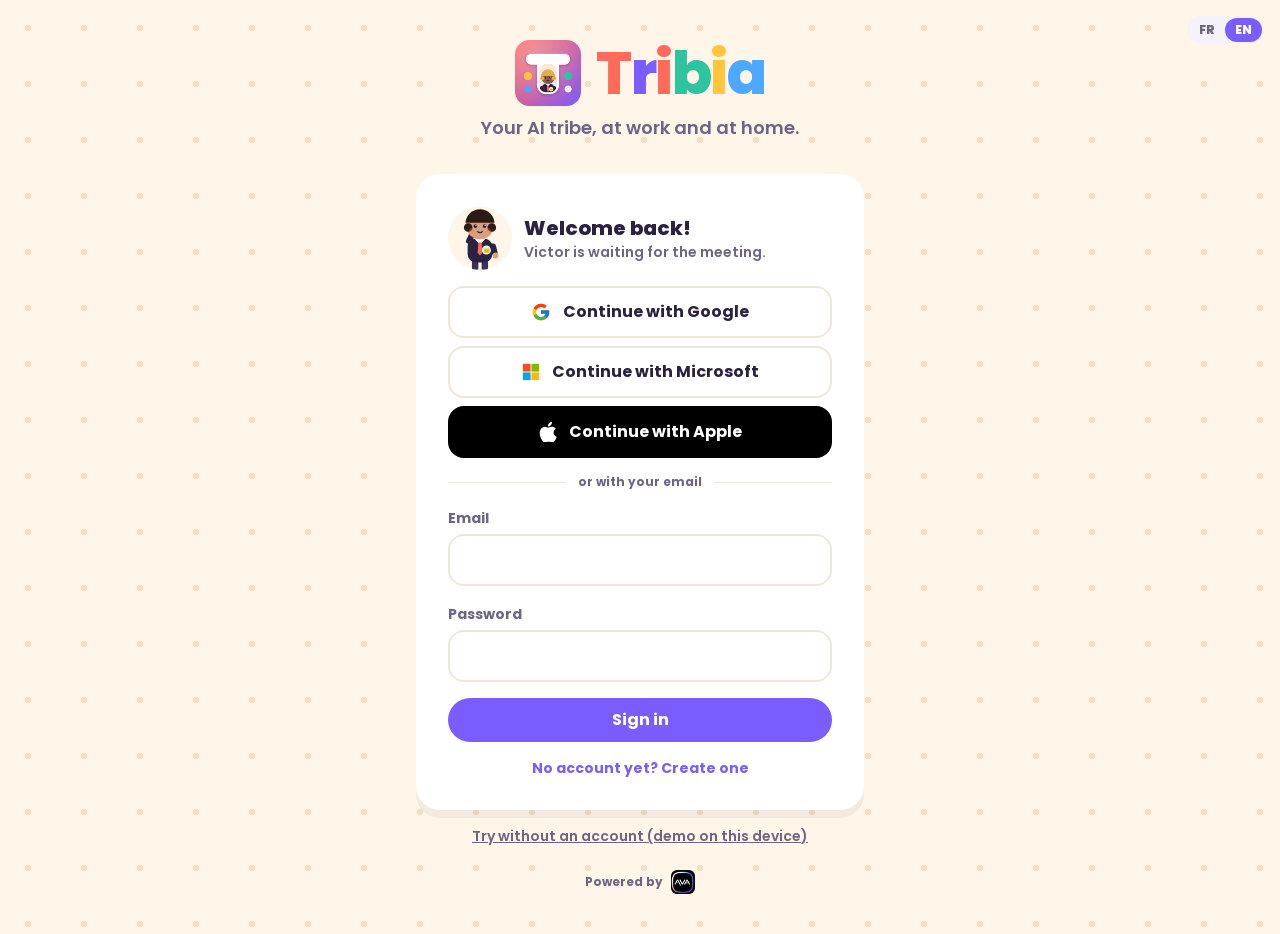
==== commit 3d92256d: "Publication 4125c8b" ====
--- a/index.html
+++ b/index.html
@@ -11,8 +11,8 @@
     <title>Tribia — Ta tribu IA</title>
     <link rel="preconnect" href="https://fonts.googleapis.com" />
     <link href="https://fonts.googleapis.com/css2?family=Poppins:wght@500;600;700;800&display=swap" rel="stylesheet" />
-    <script type="module" crossorigin src="/assets/index-Bv53dcWJ.js"></script>
-    <link rel="stylesheet" crossorigin href="/assets/index-vgIh7s5P.css">
+    <script type="module" crossorigin src="/assets/index-BGXoInb9.js"></script>
+    <link rel="stylesheet" crossorigin href="/assets/index-DhN0_OkB.css">
   </head>
   <body>
     <div id="root"></div>
--- a/assets/index-DhN0_OkB.css
+++ b/assets/index-DhN0_OkB.css
@@ -0,0 +1 @@
+*,:before,:after,::backdrop{--tw-border-spacing-x:0;--tw-border-spacing-y:0;--tw-translate-x:0;--tw-translate-y:0;--tw-rotate:0;--tw-skew-x:0;--tw-skew-y:0;--tw-scale-x:1;--tw-scale-y:1;--tw-pan-x: ;--tw-pan-y: ;--tw-pinch-zoom: ;--tw-scroll-snap-strictness:proximity;--tw-gradient-from-position: ;--tw-gradient-via-position: ;--tw-gradient-to-position: ;--tw-ordinal: ;--tw-slashed-zero: ;--tw-numeric-figure: ;--tw-numeric-spacing: ;--tw-numeric-fraction: ;--tw-ring-inset: ;--tw-ring-offset-width:0px;--tw-ring-offset-color:#fff;--tw-ring-color:#3b82f680;--tw-ring-offset-shadow:0 0 #0000;--tw-ring-shadow:0 0 #0000;--tw-shadow:0 0 #0000;--tw-shadow-colored:0 0 #0000;--tw-blur: ;--tw-brightness: ;--tw-contrast: ;--tw-grayscale: ;--tw-hue-rotate: ;--tw-invert: ;--tw-saturate: ;--tw-sepia: ;--tw-drop-shadow: ;--tw-backdrop-blur: ;--tw-backdrop-brightness: ;--tw-backdrop-contrast: ;--tw-backdrop-grayscale: ;--tw-backdrop-hue-rotate: ;--tw-backdrop-invert: ;--tw-backdrop-opacity: ;--tw-backdrop-saturate: ;--tw-backdrop-sepia: ;--tw-contain-size: ;--tw-contain-layout: ;--tw-contain-paint: ;--tw-contain-style: }*,:before,:after{box-sizing:border-box;border:0 solid #e5e7eb}:before,:after{--tw-content:""}html,:host{-webkit-text-size-adjust:100%;tab-size:4;font-feature-settings:normal;font-variation-settings:normal;-webkit-tap-highlight-color:transparent;font-family:Poppins,Noto Color Emoji,sans-serif;line-height:1.5}body{line-height:inherit;margin:0}hr{height:0;color:inherit;border-top-width:1px}abbr:where([title]){-webkit-text-decoration:underline dotted;text-decoration:underline dotted}h1,h2,h3,h4,h5,h6{font-size:inherit;font-weight:inherit}a{color:inherit;-webkit-text-decoration:inherit;text-decoration:inherit}b,strong{font-weight:bolder}code,kbd,samp,pre{font-feature-settings:normal;font-variation-settings:normal;font-family:ui-monospace,SFMono-Regular,Menlo,Monaco,Consolas,Liberation Mono,Courier New,monospace;font-size:1em}small{font-size:80%}sub,sup{vertical-align:baseline;font-size:75%;line-height:0;position:relative}sub{bottom:-.25em}sup{top:-.5em}table{text-indent:0;border-color:inherit;border-collapse:collapse}button,input,optgroup,select,textarea{font-feature-settings:inherit;font-variation-settings:inherit;font-family:inherit;font-size:100%;font-weight:inherit;line-height:inherit;letter-spacing:inherit;color:inherit;margin:0;padding:0}button,select{text-transform:none}button,input:where([type=button]),input:where([type=reset]),input:where([type=submit]){-webkit-appearance:button;background-color:#0000;background-image:none}:-moz-focusring{outline:auto}:-moz-ui-invalid{box-shadow:none}progress{vertical-align:baseline}::-webkit-inner-spin-button{height:auto}::-webkit-outer-spin-button{height:auto}[type=search]{-webkit-appearance:textfield;outline-offset:-2px}::-webkit-search-decoration{-webkit-appearance:none}::-webkit-file-upload-button{-webkit-appearance:button;font:inherit}summary{display:list-item}blockquote,dl,dd,h1,h2,h3,h4,h5,h6,hr,figure,p,pre{margin:0}fieldset{margin:0;padding:0}legend{padding:0}ol,ul,menu{margin:0;padding:0;list-style:none}dialog{padding:0}textarea{resize:vertical}input::-moz-placeholder{opacity:1;color:#9ca3af}textarea::-moz-placeholder{opacity:1;color:#9ca3af}input::placeholder,textarea::placeholder{opacity:1;color:#9ca3af}button,[role=button]{cursor:pointer}:disabled{cursor:default}img,svg,video,canvas,audio,iframe,embed,object{vertical-align:middle;display:block}img,video{max-width:100%;height:auto}[hidden]:where(:not([hidden=until-found])){display:none}.pointer-events-none{pointer-events:none}.pointer-events-auto{pointer-events:auto}.visible{visibility:visible}.static{position:static}.fixed{position:fixed}.absolute{position:absolute}.relative{position:relative}.sticky{position:sticky}.inset-0{inset:0}.inset-x-0{left:0;right:0}.inset-x-2{left:.5rem;right:.5rem}.-right-1{right:-.25rem}.-right-6{right:-1.5rem}.-top-1{top:-.25rem}.-top-3{top:-.75rem}.-top-8{top:-2rem}.bottom-0{bottom:0}.bottom-14{bottom:3.5rem}.bottom-3{bottom:.75rem}.bottom-5{bottom:1.25rem}.bottom-6{bottom:1.5rem}.bottom-\[calc\(80px\+env\(safe-area-inset-bottom\)\)\]{bottom:calc(80px + env(safe-area-inset-bottom))}.bottom-\[calc\(92px\+env\(safe-area-inset-bottom\)\)\]{bottom:calc(92px + env(safe-area-inset-bottom))}.left-0{left:0}.left-0\.5{left:.125rem}.left-1\/2{left:50%}.left-3{left:.75rem}.left-\[18px\]{left:18px}.right-0{right:0}.right-3{right:.75rem}.right-4{right:1rem}.right-\[calc\(50\%-22px\)\]{right:calc(50% - 22px)}.top-0{top:0}.top-0\.5{top:.125rem}.top-1{top:.25rem}.top-1\/2{top:50%}.top-2{top:.5rem}.top-20{top:5rem}.top-3{top:.75rem}.top-4{top:1rem}.top-\[calc\(64px\+env\(safe-area-inset-top\)\)\]{top:calc(64px + env(safe-area-inset-top))}.top-\[calc\(env\(safe-area-inset-top\)\+24px\)\]{top:calc(env(safe-area-inset-top) + 24px)}.top-\[calc\(env\(safe-area-inset-top\)\+52px\)\]{top:calc(env(safe-area-inset-top) + 52px)}.z-10{z-index:10}.z-20{z-index:20}.z-30{z-index:30}.z-40{z-index:40}.z-50{z-index:50}.z-\[45\]{z-index:45}.z-\[55\]{z-index:55}.z-\[56\]{z-index:56}.z-\[60\]{z-index:60}.z-\[61\]{z-index:61}.z-\[62\]{z-index:62}.z-\[65\]{z-index:65}.z-\[66\]{z-index:66}.z-\[70\]{z-index:70}.z-\[80\]{z-index:80}.order-first{order:-9999}.col-span-2{grid-column:span 2/span 2}.col-span-3{grid-column:span 3/span 3}.-mx-1{margin-left:-.25rem;margin-right:-.25rem}.-mx-2{margin-left:-.5rem;margin-right:-.5rem}.-mx-3{margin-left:-.75rem;margin-right:-.75rem}.mx-auto{margin-left:auto;margin-right:auto}.my-2{margin-top:.5rem;margin-bottom:.5rem}.my-3{margin-top:.75rem;margin-bottom:.75rem}.-mr-2{margin-right:-.5rem}.-mt-2{margin-top:-.5rem}.mb-1{margin-bottom:.25rem}.mb-2{margin-bottom:.5rem}.mb-3{margin-bottom:.75rem}.mb-6{margin-bottom:1.5rem}.ml-0\.5{margin-left:.125rem}.ml-1{margin-left:.25rem}.ml-5{margin-left:1.25rem}.ml-9{margin-left:2.25rem}.ml-auto{margin-left:auto}.mr-1{margin-right:.25rem}.mr-2{margin-right:.5rem}.mr-auto{margin-right:auto}.mt-0{margin-top:0}.mt-0\.5{margin-top:.125rem}.mt-1{margin-top:.25rem}.mt-1\.5{margin-top:.375rem}.mt-10{margin-top:2.5rem}.mt-2{margin-top:.5rem}.mt-2\.5{margin-top:.625rem}.mt-3{margin-top:.75rem}.mt-4{margin-top:1rem}.mt-5{margin-top:1.25rem}.mt-6{margin-top:1.5rem}.mt-8{margin-top:2rem}.line-clamp-2{-webkit-line-clamp:2;-webkit-box-orient:vertical;display:-webkit-box;overflow:hidden}.line-clamp-3{-webkit-line-clamp:3;-webkit-box-orient:vertical;display:-webkit-box;overflow:hidden}.block{display:block}.inline{display:inline}.flex{display:flex}.inline-flex{display:inline-flex}.table{display:table}.grid{display:grid}.hidden{display:none}.aspect-\[9\/16\]{aspect-ratio:9/16}.aspect-video{aspect-ratio:16/9}.h-0{height:0}.h-1\.5{height:.375rem}.h-10{height:2.5rem}.h-11{height:2.75rem}.h-14{height:3.5rem}.h-16{height:4rem}.h-2{height:.5rem}.h-2\.5{height:.625rem}.h-24{height:6rem}.h-3{height:.75rem}.h-4{height:1rem}.h-5{height:1.25rem}.h-52{height:13rem}.h-56{height:14rem}.h-6{height:1.5rem}.h-7{height:1.75rem}.h-8{height:2rem}.h-9{height:2.25rem}.h-\[1\.1em\]{height:1.1em}.h-\[94vh\]{height:94vh}.h-\[calc\(100dvh-120px\)\]{height:calc(100dvh - 120px)}.h-auto{height:auto}.h-full{height:100%}.h-px{height:1px}.max-h-40{max-height:10rem}.max-h-48{max-height:12rem}.max-h-56{max-height:14rem}.max-h-72{max-height:18rem}.max-h-80{max-height:20rem}.max-h-\[34vh\]{max-height:34vh}.max-h-\[40vh\]{max-height:40vh}.max-h-\[45vh\]{max-height:45vh}.max-h-\[60dvh\]{max-height:60dvh}.max-h-\[85vh\]{max-height:85vh}.max-h-\[92vh\]{max-height:92vh}.max-h-\[94dvh\]{max-height:94dvh}.max-h-\[94vh\]{max-height:94vh}.max-h-\[calc\(100dvh-170px\)\]{max-height:calc(100dvh - 170px)}.max-h-\[calc\(100vh-130px\)\]{max-height:calc(100vh - 130px)}.max-h-\[calc\(100vh-230px\)\]{max-height:calc(100vh - 230px)}.min-h-0{min-height:0}.min-h-\[100dvh\]{min-height:100dvh}.min-h-\[480px\]{min-height:480px}.min-h-\[62px\]{min-height:62px}.min-h-full{min-height:100%}.w-10{width:2.5rem}.w-11{width:2.75rem}.w-12{width:3rem}.w-14{width:3.5rem}.w-16{width:4rem}.w-2{width:.5rem}.w-2\.5{width:.625rem}.w-20{width:5rem}.w-24{width:6rem}.w-28{width:7rem}.w-4{width:1rem}.w-5{width:1.25rem}.w-6{width:1.5rem}.w-7{width:1.75rem}.w-8{width:2rem}.w-9{width:2.25rem}.w-\[1\.1em\]{width:1.1em}.w-\[170px\]{width:170px}.w-\[30px\]{width:30px}.w-full{width:100%}.min-w-0{min-width:0}.min-w-5{min-width:1.25rem}.min-w-\[140px\]{min-width:140px}.min-w-\[150px\]{min-width:150px}.min-w-\[160px\]{min-width:160px}.min-w-\[220px\]{min-width:220px}.min-w-\[240px\]{min-width:240px}.min-w-\[60\%\]{min-width:60%}.max-w-3xl{max-width:48rem}.max-w-5xl{max-width:64rem}.max-w-\[150px\]{max-width:150px}.max-w-\[170px\]{max-width:170px}.max-w-\[220px\]{max-width:220px}.max-w-\[320px\]{max-width:320px}.max-w-\[85\%\]{max-width:85%}.max-w-\[88\%\]{max-width:88%}.max-w-\[90\%\]{max-width:90%}.max-w-\[90vw\]{max-width:90vw}.max-w-\[92vw\]{max-width:92vw}.max-w-\[95\%\]{max-width:95%}.max-w-full{max-width:100%}.max-w-md{max-width:28rem}.max-w-sm{max-width:24rem}.max-w-xl{max-width:36rem}.max-w-xs{max-width:20rem}.flex-1{flex:1}.shrink-0{flex-shrink:0}.basis-\[calc\(100\%-76px\)\]{flex-basis:calc(100% - 76px)}.basis-full{flex-basis:100%}.-translate-x-1\/2{--tw-translate-x:-50%;transform:translate(var(--tw-translate-x), var(--tw-translate-y)) rotate(var(--tw-rotate)) skewX(var(--tw-skew-x)) skewY(var(--tw-skew-y)) scaleX(var(--tw-scale-x)) scaleY(var(--tw-scale-y))}.-translate-y-1\/2{--tw-translate-y:-50%;transform:translate(var(--tw-translate-x), var(--tw-translate-y)) rotate(var(--tw-rotate)) skewX(var(--tw-skew-x)) skewY(var(--tw-skew-y)) scaleX(var(--tw-scale-x)) scaleY(var(--tw-scale-y))}.rotate-90{--tw-rotate:90deg;transform:translate(var(--tw-translate-x), var(--tw-translate-y)) rotate(var(--tw-rotate)) skewX(var(--tw-skew-x)) skewY(var(--tw-skew-y)) scaleX(var(--tw-scale-x)) scaleY(var(--tw-scale-y))}.animate-\[knock_0\.5s_ease-in-out_3\]{animation:.5s ease-in-out 3 knock}@keyframes bounce{0%,to{animation-timing-function:cubic-bezier(.8,0,1,1);transform:translateY(-25%)}50%{animation-timing-function:cubic-bezier(0,0,.2,1);transform:none}}.animate-bounce{animation:1s infinite bounce}@keyframes pulse{50%{opacity:.5}}.animate-pulse{animation:2s cubic-bezier(.4,0,.6,1) infinite pulse}.cursor-pointer{cursor:pointer}.select-none{-webkit-user-select:none;user-select:none}.resize-none{resize:none}.resize-y{resize:vertical}.list-decimal{list-style-type:decimal}.grid-cols-1{grid-template-columns:repeat(1,minmax(0,1fr))}.grid-cols-2{grid-template-columns:repeat(2,minmax(0,1fr))}.grid-cols-3{grid-template-columns:repeat(3,minmax(0,1fr))}.grid-cols-4{grid-template-columns:repeat(4,minmax(0,1fr))}.grid-cols-7{grid-template-columns:repeat(7,minmax(0,1fr))}.grid-cols-\[auto\,1fr\]{grid-template-columns:auto 1fr}.flex-col{flex-direction:column}.flex-wrap{flex-wrap:wrap}.place-items-center{place-items:center}.items-start{align-items:flex-start}.items-end{align-items:flex-end}.items-center{align-items:center}.items-baseline{align-items:baseline}.justify-end{justify-content:flex-end}.justify-center{justify-content:center}.justify-between{justify-content:space-between}.gap-0\.5{gap:.125rem}.gap-1{gap:.25rem}.gap-1\.5{gap:.375rem}.gap-2{gap:.5rem}.gap-2\.5{gap:.625rem}.gap-3{gap:.75rem}.gap-4{gap:1rem}.gap-5{gap:1.25rem}.gap-6{gap:1.5rem}.gap-\[\.25em\]{gap:.25em}.gap-x-2{-moz-column-gap:.5rem;column-gap:.5rem}.gap-y-0\.5{row-gap:.125rem}.gap-y-1{row-gap:.25rem}.space-y-0\.5>:not([hidden])~:not([hidden]){--tw-space-y-reverse:0;margin-top:calc(.125rem * calc(1 - var(--tw-space-y-reverse)));margin-bottom:calc(.125rem * var(--tw-space-y-reverse))}.space-y-1\.5>:not([hidden])~:not([hidden]){--tw-space-y-reverse:0;margin-top:calc(.375rem * calc(1 - var(--tw-space-y-reverse)));margin-bottom:calc(.375rem * var(--tw-space-y-reverse))}.space-y-2>:not([hidden])~:not([hidden]){--tw-space-y-reverse:0;margin-top:calc(.5rem * calc(1 - var(--tw-space-y-reverse)));margin-bottom:calc(.5rem * var(--tw-space-y-reverse))}.space-y-3>:not([hidden])~:not([hidden]){--tw-space-y-reverse:0;margin-top:calc(.75rem * calc(1 - var(--tw-space-y-reverse)));margin-bottom:calc(.75rem * var(--tw-space-y-reverse))}.self-start{align-self:flex-start}.self-end{align-self:flex-end}.self-stretch{align-self:stretch}.overflow-auto{overflow:auto}.overflow-hidden{overflow:hidden}.overflow-visible{overflow:visible}.overflow-x-auto{overflow-x:auto}.truncate{text-overflow:ellipsis;white-space:nowrap;overflow:hidden}.whitespace-nowrap{white-space:nowrap}.whitespace-pre-wrap{white-space:pre-wrap}.break-words{overflow-wrap:break-word}.break-all{word-break:break-all}.rounded-2xl{border-radius:1rem}.rounded-3xl{border-radius:1.5rem}.rounded-\[22\%\]{border-radius:22%}.rounded-\[28px\]{border-radius:28px}.rounded-full{border-radius:9999px}.rounded-lg{border-radius:.5rem}.rounded-md{border-radius:.375rem}.rounded-none{border-radius:0}.rounded-xl{border-radius:.75rem}.rounded-b-none{border-bottom-right-radius:0;border-bottom-left-radius:0}.rounded-r{border-top-right-radius:.25rem;border-bottom-right-radius:.25rem}.rounded-t{border-top-left-radius:.25rem;border-top-right-radius:.25rem}.rounded-t-3xl{border-top-left-radius:1.5rem;border-top-right-radius:1.5rem}.rounded-t-\[28px\]{border-top-left-radius:28px;border-top-right-radius:28px}.rounded-t-\[32px\]{border-top-left-radius:32px;border-top-right-radius:32px}.rounded-bl-md{border-bottom-left-radius:.375rem}.rounded-br-md{border-bottom-right-radius:.375rem}.rounded-tl-md{border-top-left-radius:.375rem}.border{border-width:1px}.border-2{border-width:2px}.border-4{border-width:4px}.border-b{border-bottom-width:1px}.border-l-4{border-left-width:4px}.border-t{border-top-width:1px}.border-dashed{border-style:dashed}.\!border-black{--tw-border-opacity:1!important;border-color:rgb(0 0 0/var(--tw-border-opacity,1))!important}.border-\[\#E2D9CB\]{--tw-border-opacity:1;border-color:rgb(226 217 203/var(--tw-border-opacity,1))}.border-\[\#EDE6DA\]{--tw-border-opacity:1;border-color:rgb(237 230 218/var(--tw-border-opacity,1))}.border-\[\#EEE6DA\]{--tw-border-opacity:1;border-color:rgb(238 230 218/var(--tw-border-opacity,1))}.border-\[\#F0E9DE\]{--tw-border-opacity:1;border-color:rgb(240 233 222/var(--tw-border-opacity,1))}.border-\[\#F1EADF\]{--tw-border-opacity:1;border-color:rgb(241 234 223/var(--tw-border-opacity,1))}.border-\[\#F3EDE3\]{--tw-border-opacity:1;border-color:rgb(243 237 227/var(--tw-border-opacity,1))}.border-\[\#F6F0E7\]{--tw-border-opacity:1;border-color:rgb(246 240 231/var(--tw-border-opacity,1))}.border-coral{--tw-border-opacity:1;border-color:rgb(255 107 91/var(--tw-border-opacity,1))}.border-coral\/40{border-color:#ff6b5b66}.border-lav{--tw-border-opacity:1;border-color:rgb(246 242 251/var(--tw-border-opacity,1))}.border-mint{--tw-border-opacity:1;border-color:rgb(46 196 160/var(--tw-border-opacity,1))}.border-mint\/40{border-color:#2ec4a066}.border-sun{--tw-border-opacity:1;border-color:rgb(255 197 61/var(--tw-border-opacity,1))}.border-sun\/50{border-color:#ffc53d80}.border-transparent{border-color:#0000}.border-violet{--tw-border-opacity:1;border-color:rgb(123 92 255/var(--tw-border-opacity,1))}.border-violet\/30{border-color:#7b5cff4d}.border-violet\/40{border-color:#7b5cff66}.border-white{--tw-border-opacity:1;border-color:rgb(255 255 255/var(--tw-border-opacity,1))}.border-white\/80{border-color:#fffc}.\!bg-black{--tw-bg-opacity:1!important;background-color:rgb(0 0 0/var(--tw-bg-opacity,1))!important}.bg-\[\#D9CCF3\]{--tw-bg-opacity:1;background-color:rgb(217 204 243/var(--tw-bg-opacity,1))}.bg-\[\#E2D9CB\]{--tw-bg-opacity:1;background-color:rgb(226 217 203/var(--tw-bg-opacity,1))}.bg-\[\#E6DFF3\]{--tw-bg-opacity:1;background-color:rgb(230 223 243/var(--tw-bg-opacity,1))}.bg-\[\#E7F8F2\]{--tw-bg-opacity:1;background-color:rgb(231 248 242/var(--tw-bg-opacity,1))}.bg-\[\#EAF4FF\]{--tw-bg-opacity:1;background-color:rgb(234 244 255/var(--tw-bg-opacity,1))}.bg-\[\#EDE6DA\]{--tw-bg-opacity:1;background-color:rgb(237 230 218/var(--tw-bg-opacity,1))}.bg-\[\#EEE9F7\]{--tw-bg-opacity:1;background-color:rgb(238 233 247/var(--tw-bg-opacity,1))}.bg-\[\#EEFBF6\]{--tw-bg-opacity:1;background-color:rgb(238 251 246/var(--tw-bg-opacity,1))}.bg-\[\#F1ECFF\]{--tw-bg-opacity:1;background-color:rgb(241 236 255/var(--tw-bg-opacity,1))}.bg-\[\#F3EEFF\]{--tw-bg-opacity:1;background-color:rgb(243 238 255/var(--tw-bg-opacity,1))}.bg-\[\#F7F3EC\]{--tw-bg-opacity:1;background-color:rgb(247 243 236/var(--tw-bg-opacity,1))}.bg-\[\#FBF8F3\]{--tw-bg-opacity:1;background-color:rgb(251 248 243/var(--tw-bg-opacity,1))}.bg-\[\#FFB020\]{--tw-bg-opacity:1;background-color:rgb(255 176 32/var(--tw-bg-opacity,1))}.bg-\[\#FFEDF4\]{--tw-bg-opacity:1;background-color:rgb(255 237 244/var(--tw-bg-opacity,1))}.bg-\[\#FFEFEC\]{--tw-bg-opacity:1;background-color:rgb(255 239 236/var(--tw-bg-opacity,1))}.bg-\[\#FFF1EE\]{--tw-bg-opacity:1;background-color:rgb(255 241 238/var(--tw-bg-opacity,1))}.bg-\[\#FFF4DB\]{--tw-bg-opacity:1;background-color:rgb(255 244 219/var(--tw-bg-opacity,1))}.bg-\[\#FFF6DB\]{--tw-bg-opacity:1;background-color:rgb(255 246 219/var(--tw-bg-opacity,1))}.bg-\[\#FFF6E0\]{--tw-bg-opacity:1;background-color:rgb(255 246 224/var(--tw-bg-opacity,1))}.bg-\[\#FFF6F4\]{--tw-bg-opacity:1;background-color:rgb(255 246 244/var(--tw-bg-opacity,1))}.bg-coral{--tw-bg-opacity:1;background-color:rgb(255 107 91/var(--tw-bg-opacity,1))}.bg-coral\/10{background-color:#ff6b5b1a}.bg-coral\/90{background-color:#ff6b5be6}.bg-cream{--tw-bg-opacity:1;background-color:rgb(255 246 233/var(--tw-bg-opacity,1))}.bg-cream\/95{background-color:#fff6e9f2}.bg-ink{--tw-bg-opacity:1;background-color:rgb(43 33 64/var(--tw-bg-opacity,1))}.bg-ink\/15{background-color:#2b214026}.bg-ink\/40{background-color:#2b214066}.bg-ink\/50{background-color:#2b214080}.bg-ink\/55{background-color:#2b21408c}.bg-ink\/60{background-color:#2b214099}.bg-ink\/70{background-color:#2b2140b3}.bg-ink\/80{background-color:#2b2140cc}.bg-lav{--tw-bg-opacity:1;background-color:rgb(246 242 251/var(--tw-bg-opacity,1))}.bg-mint{--tw-bg-opacity:1;background-color:rgb(46 196 160/var(--tw-bg-opacity,1))}.bg-mint\/20{background-color:#2ec4a033}.bg-sky{--tw-bg-opacity:1;background-color:rgb(77 168 255/var(--tw-bg-opacity,1))}.bg-sky\/15{background-color:#4da8ff26}.bg-sky\/20{background-color:#4da8ff33}.bg-sky\/90{background-color:#4da8ffe6}.bg-sun{--tw-bg-opacity:1;background-color:rgb(255 197 61/var(--tw-bg-opacity,1))}.bg-sun\/20{background-color:#ffc53d33}.bg-sun\/25{background-color:#ffc53d40}.bg-sun\/30{background-color:#ffc53d4d}.bg-violet{--tw-bg-opacity:1;background-color:rgb(123 92 255/var(--tw-bg-opacity,1))}.bg-violet\/15{background-color:#7b5cff26}.bg-violet\/20{background-color:#7b5cff33}.bg-white{--tw-bg-opacity:1;background-color:rgb(255 255 255/var(--tw-bg-opacity,1))}.bg-white\/10{background-color:#ffffff1a}.bg-white\/15{background-color:#ffffff26}.bg-white\/20{background-color:#fff3}.bg-white\/25{background-color:#ffffff40}.bg-white\/30{background-color:#ffffff4d}.bg-white\/70{background-color:#ffffffb3}.bg-white\/80{background-color:#fffc}.bg-white\/90{background-color:#ffffffe6}.bg-white\/95{background-color:#fffffff2}.bg-\[radial-gradient\(\#F3DEC5_3px\,transparent_3px\)\]{background-image:radial-gradient(#f3dec5 3px,#0000 3px)}.bg-gradient-to-b{background-image:linear-gradient(to bottom, var(--tw-gradient-stops))}.bg-gradient-to-br{background-image:linear-gradient(to bottom right, var(--tw-gradient-stops))}.bg-gradient-to-r{background-image:linear-gradient(to right, var(--tw-gradient-stops))}.from-\[\#2B2140\]{--tw-gradient-from:#2b2140 var(--tw-gradient-from-position);--tw-gradient-to:#2b214000 var(--tw-gradient-to-position);--tw-gradient-stops:var(--tw-gradient-from), var(--tw-gradient-to)}.from-\[\#2EC4A0\]{--tw-gradient-from:#2ec4a0 var(--tw-gradient-from-position);--tw-gradient-to:#2ec4a000 var(--tw-gradient-to-position);--tw-gradient-stops:var(--tw-gradient-from), var(--tw-gradient-to)}.from-\[\#4DA8FF\]{--tw-gradient-from:#4da8ff var(--tw-gradient-from-position);--tw-gradient-to:#4da8ff00 var(--tw-gradient-to-position);--tw-gradient-stops:var(--tw-gradient-from), var(--tw-gradient-to)}.from-\[\#7B5CFF\]{--tw-gradient-from:#7b5cff var(--tw-gradient-from-position);--tw-gradient-to:#7b5cff00 var(--tw-gradient-to-position);--tw-gradient-stops:var(--tw-gradient-from), var(--tw-gradient-to)}.from-\[\#E3F6FF\]{--tw-gradient-from:#e3f6ff var(--tw-gradient-from-position);--tw-gradient-to:#e3f6ff00 var(--tw-gradient-to-position);--tw-gradient-stops:var(--tw-gradient-from), var(--tw-gradient-to)}.from-\[\#E6F8F1\]{--tw-gradient-from:#e6f8f1 var(--tw-gradient-from-position);--tw-gradient-to:#e6f8f100 var(--tw-gradient-to-position);--tw-gradient-stops:var(--tw-gradient-from), var(--tw-gradient-to)}.from-\[\#EAF7FF\]{--tw-gradient-from:#eaf7ff var(--tw-gradient-from-position);--tw-gradient-to:#eaf7ff00 var(--tw-gradient-to-position);--tw-gradient-stops:var(--tw-gradient-from), var(--tw-gradient-to)}.from-\[\#F1ECFF\]{--tw-gradient-from:#f1ecff var(--tw-gradient-from-position);--tw-gradient-to:#f1ecff00 var(--tw-gradient-to-position);--tw-gradient-stops:var(--tw-gradient-from), var(--tw-gradient-to)}.from-\[\#FF6B5B\]{--tw-gradient-from:#ff6b5b var(--tw-gradient-from-position);--tw-gradient-to:#ff6b5b00 var(--tw-gradient-to-position);--tw-gradient-stops:var(--tw-gradient-from), var(--tw-gradient-to)}.from-\[\#FF8A5B\]{--tw-gradient-from:#ff8a5b var(--tw-gradient-from-position);--tw-gradient-to:#ff8a5b00 var(--tw-gradient-to-position);--tw-gradient-stops:var(--tw-gradient-from), var(--tw-gradient-to)}.from-\[\#FFB86B\]{--tw-gradient-from:#ffb86b var(--tw-gradient-from-position);--tw-gradient-to:#ffb86b00 var(--tw-gradient-to-position);--tw-gradient-stops:var(--tw-gradient-from), var(--tw-gradient-to)}.from-\[\#FFE9E6\]{--tw-gradient-from:#ffe9e6 var(--tw-gradient-from-position);--tw-gradient-to:#ffe9e600 var(--tw-gradient-to-position);--tw-gradient-stops:var(--tw-gradient-from), var(--tw-gradient-to)}.from-\[\#FFF3D6\]{--tw-gradient-from:#fff3d6 var(--tw-gradient-from-position);--tw-gradient-to:#fff3d600 var(--tw-gradient-to-position);--tw-gradient-stops:var(--tw-gradient-from), var(--tw-gradient-to)}.from-\[\#FFF6E9\]{--tw-gradient-from:#fff6e9 var(--tw-gradient-from-position);--tw-gradient-to:#fff6e900 var(--tw-gradient-to-position);--tw-gradient-stops:var(--tw-gradient-from), var(--tw-gradient-to)}.from-coral{--tw-gradient-from:#ff6b5b var(--tw-gradient-from-position);--tw-gradient-to:#ff6b5b00 var(--tw-gradient-to-position);--tw-gradient-stops:var(--tw-gradient-from), var(--tw-gradient-to)}.from-sun{--tw-gradient-from:#ffc53d var(--tw-gradient-from-position);--tw-gradient-to:#ffc53d00 var(--tw-gradient-to-position);--tw-gradient-stops:var(--tw-gradient-from), var(--tw-gradient-to)}.from-violet{--tw-gradient-from:#7b5cff var(--tw-gradient-from-position);--tw-gradient-to:#7b5cff00 var(--tw-gradient-to-position);--tw-gradient-stops:var(--tw-gradient-from), var(--tw-gradient-to)}.via-\[\#4A3A8A\]{--tw-gradient-to:#4a3a8a00 var(--tw-gradient-to-position);--tw-gradient-stops:var(--tw-gradient-from), #4a3a8a var(--tw-gradient-via-position), var(--tw-gradient-to)}.via-\[\#7B8CFF\]{--tw-gradient-to:#7b8cff00 var(--tw-gradient-to-position);--tw-gradient-stops:var(--tw-gradient-from), #7b8cff var(--tw-gradient-via-position), var(--tw-gradient-to)}.via-\[\#FF6B5B\]{--tw-gradient-to:#ff6b5b00 var(--tw-gradient-to-position);--tw-gradient-stops:var(--tw-gradient-from), #ff6b5b var(--tw-gradient-via-position), var(--tw-gradient-to)}.via-\[\#FF6B8B\]{--tw-gradient-to:#ff6b8b00 var(--tw-gradient-to-position);--tw-gradient-stops:var(--tw-gradient-from), #ff6b8b var(--tw-gradient-via-position), var(--tw-gradient-to)}.to-\[\#4DA8FF\]{--tw-gradient-to:#4da8ff var(--tw-gradient-to-position)}.to-\[\#5B3FE0\]{--tw-gradient-to:#5b3fe0 var(--tw-gradient-to-position)}.to-\[\#7B5CFF\]{--tw-gradient-to:#7b5cff var(--tw-gradient-to-position)}.to-\[\#9B6BFF\]{--tw-gradient-to:#9b6bff var(--tw-gradient-to-position)}.to-\[\#B58CFF\]{--tw-gradient-to:#b58cff var(--tw-gradient-to-position)}.to-\[\#C9F0E2\]{--tw-gradient-to:#c9f0e2 var(--tw-gradient-to-position)}.to-\[\#CDEBFF\]{--tw-gradient-to:#cdebff var(--tw-gradient-to-position)}.to-\[\#F1ECFF\]{--tw-gradient-to:#f1ecff var(--tw-gradient-to-position)}.to-\[\#F6F2FB\]{--tw-gradient-to:#f6f2fb var(--tw-gradient-to-position)}.to-\[\#FCE9F3\]{--tw-gradient-to:#fce9f3 var(--tw-gradient-to-position)}.to-\[\#FF6B5B\]{--tw-gradient-to:#ff6b5b var(--tw-gradient-to-position)}.to-\[\#FF8FB8\]{--tw-gradient-to:#ff8fb8 var(--tw-gradient-to-position)}.to-\[\#FFC53D\]{--tw-gradient-to:#ffc53d var(--tw-gradient-to-position)}.to-\[\#FFD3CC\]{--tw-gradient-to:#ffd3cc var(--tw-gradient-to-position)}.to-\[\#FFE3A8\]{--tw-gradient-to:#ffe3a8 var(--tw-gradient-to-position)}.to-\[\#ff9a7a\]{--tw-gradient-to:#ff9a7a var(--tw-gradient-to-position)}.to-\[\#ffe8a3\]{--tw-gradient-to:#ffe8a3 var(--tw-gradient-to-position)}.to-coral{--tw-gradient-to:#ff6b5b var(--tw-gradient-to-position)}.to-violet{--tw-gradient-to:#7b5cff var(--tw-gradient-to-position)}.object-contain{-o-object-fit:contain;object-fit:contain}.object-cover{-o-object-fit:cover;object-fit:cover}.p-0{padding:0}.p-0\.5{padding:.125rem}.p-1{padding:.25rem}.p-1\.5{padding:.375rem}.p-2{padding:.5rem}.p-2\.5{padding:.625rem}.p-3{padding:.75rem}.p-4{padding:1rem}.p-5{padding:1.25rem}.p-6{padding:1.5rem}.px-1{padding-left:.25rem;padding-right:.25rem}.px-1\.5{padding-left:.375rem;padding-right:.375rem}.px-2{padding-left:.5rem;padding-right:.5rem}.px-2\.5{padding-left:.625rem;padding-right:.625rem}.px-3{padding-left:.75rem;padding-right:.75rem}.px-3\.5{padding-left:.875rem;padding-right:.875rem}.px-4{padding-left:1rem;padding-right:1rem}.px-5{padding-left:1.25rem;padding-right:1.25rem}.px-6{padding-left:1.5rem;padding-right:1.5rem}.px-7{padding-left:1.75rem;padding-right:1.75rem}.py-0{padding-top:0;padding-bottom:0}.py-0\.5{padding-top:.125rem;padding-bottom:.125rem}.py-1{padding-top:.25rem;padding-bottom:.25rem}.py-1\.5{padding-top:.375rem;padding-bottom:.375rem}.py-10{padding-top:2.5rem;padding-bottom:2.5rem}.py-2{padding-top:.5rem;padding-bottom:.5rem}.py-2\.5{padding-top:.625rem;padding-bottom:.625rem}.py-3{padding-top:.75rem;padding-bottom:.75rem}.py-3\.5{padding-top:.875rem;padding-bottom:.875rem}.py-4{padding-top:1rem;padding-bottom:1rem}.py-8{padding-top:2rem;padding-bottom:2rem}.pb-0\.5{padding-bottom:.125rem}.pb-1{padding-bottom:.25rem}.pb-16{padding-bottom:4rem}.pb-2{padding-bottom:.5rem}.pb-2\.5{padding-bottom:.625rem}.pb-3\.5{padding-bottom:.875rem}.pb-32{padding-bottom:8rem}.pb-4{padding-bottom:1rem}.pb-6{padding-bottom:1.5rem}.pb-\[calc\(12px\+env\(safe-area-inset-bottom\)\)\]{padding-bottom:calc(12px + env(safe-area-inset-bottom))}.pb-\[calc\(84px\+env\(safe-area-inset-bottom\)\)\]{padding-bottom:calc(84px + env(safe-area-inset-bottom))}.pb-\[calc\(96px\+env\(safe-area-inset-bottom\)\)\]{padding-bottom:calc(96px + env(safe-area-inset-bottom))}.pb-\[calc\(env\(safe-area-inset-bottom\)\+22px\)\]{padding-bottom:calc(env(safe-area-inset-bottom) + 22px)}.pb-\[env\(safe-area-inset-bottom\)\]{padding-bottom:env(safe-area-inset-bottom)}.pl-0\.5{padding-left:.125rem}.pl-2{padding-left:.5rem}.pl-3{padding-left:.75rem}.pl-9{padding-left:2.25rem}.pr-1{padding-right:.25rem}.pr-10{padding-right:2.5rem}.pr-2{padding-right:.5rem}.pr-2\.5{padding-right:.625rem}.pr-3{padding-right:.75rem}.pr-5{padding-right:1.25rem}.pt-0\.5{padding-top:.125rem}.pt-1{padding-top:.25rem}.pt-2{padding-top:.5rem}.pt-24{padding-top:6rem}.pt-5{padding-top:1.25rem}.pt-7{padding-top:1.75rem}.pt-\[calc\(env\(safe-area-inset-top\)\+10px\)\]{padding-top:calc(env(safe-area-inset-top) + 10px)}.pt-\[calc\(env\(safe-area-inset-top\)\+8px\)\]{padding-top:calc(env(safe-area-inset-top) + 8px)}.text-left{text-align:left}.text-center{text-align:center}.text-right{text-align:right}.font-mono{font-family:ui-monospace,SFMono-Regular,Menlo,Monaco,Consolas,Liberation Mono,Courier New,monospace}.text-2xl{font-size:1.5rem;line-height:2rem}.text-3xl{font-size:1.875rem;line-height:2.25rem}.text-4xl{font-size:2.25rem;line-height:2.5rem}.text-5xl{font-size:3rem;line-height:1}.text-6xl{font-size:3.75rem;line-height:1}.text-7xl{font-size:4.5rem;line-height:1}.text-\[10px\]{font-size:10px}.text-\[11px\]{font-size:11px}.text-\[120px\]{font-size:120px}.text-\[12px\]{font-size:12px}.text-\[13px\]{font-size:13px}.text-\[15px\]{font-size:15px}.text-\[22px\]{font-size:22px}.text-\[8px\]{font-size:8px}.text-\[9px\]{font-size:9px}.text-base{font-size:1rem;line-height:1.5rem}.text-lg{font-size:1.125rem;line-height:1.75rem}.text-sm{font-size:.875rem;line-height:1.25rem}.text-xl{font-size:1.25rem;line-height:1.75rem}.text-xs{font-size:.75rem;line-height:1rem}.font-black{font-weight:900}.font-bold{font-weight:700}.font-extrabold{font-weight:800}.font-medium{font-weight:500}.font-semibold{font-weight:600}.uppercase{text-transform:uppercase}.tabular-nums{--tw-numeric-spacing:tabular-nums;font-variant-numeric:var(--tw-ordinal) var(--tw-slashed-zero) var(--tw-numeric-figure) var(--tw-numeric-spacing) var(--tw-numeric-fraction)}.leading-none{line-height:1}.leading-relaxed{line-height:1.625}.leading-snug{line-height:1.375}.leading-tight{line-height:1.25}.tracking-\[0\.5em\]{letter-spacing:.5em}.tracking-tight{letter-spacing:-.025em}.tracking-wide{letter-spacing:.025em}.tracking-wider{letter-spacing:.05em}.\!text-white{--tw-text-opacity:1!important;color:rgb(255 255 255/var(--tw-text-opacity,1))!important}.text-\[\#9A6B00\]{--tw-text-opacity:1;color:rgb(154 107 0/var(--tw-text-opacity,1))}.text-\[\#C98A00\]{--tw-text-opacity:1;color:rgb(201 138 0/var(--tw-text-opacity,1))}.text-coral{--tw-text-opacity:1;color:rgb(255 107 91/var(--tw-text-opacity,1))}.text-ink{--tw-text-opacity:1;color:rgb(43 33 64/var(--tw-text-opacity,1))}.text-ink\/40{color:#2b214066}.text-ink\/60{color:#2b214099}.text-mint{--tw-text-opacity:1;color:rgb(46 196 160/var(--tw-text-opacity,1))}.text-pink{--tw-text-opacity:1;color:rgb(255 143 184/var(--tw-text-opacity,1))}.text-sky{--tw-text-opacity:1;color:rgb(77 168 255/var(--tw-text-opacity,1))}.text-soft{--tw-text-opacity:1;color:rgb(109 101 133/var(--tw-text-opacity,1))}.text-sun{--tw-text-opacity:1;color:rgb(255 197 61/var(--tw-text-opacity,1))}.text-violet{--tw-text-opacity:1;color:rgb(123 92 255/var(--tw-text-opacity,1))}.text-white{--tw-text-opacity:1;color:rgb(255 255 255/var(--tw-text-opacity,1))}.text-white\/60{color:#fff9}.text-white\/70{color:#ffffffb3}.text-white\/80{color:#fffc}.underline{text-decoration-line:underline}.line-through{text-decoration-line:line-through}.accent-violet{accent-color:#7b5cff}.opacity-20{opacity:.2}.opacity-30{opacity:.3}.opacity-40{opacity:.4}.opacity-50{opacity:.5}.opacity-60{opacity:.6}.opacity-70{opacity:.7}.opacity-80{opacity:.8}.opacity-90{opacity:.9}.opacity-95{opacity:.95}.shadow{--tw-shadow:0 1px 3px 0 #0000001a, 0 1px 2px -1px #0000001a;--tw-shadow-colored:0 1px 3px 0 var(--tw-shadow-color), 0 1px 2px -1px var(--tw-shadow-color);box-shadow:var(--tw-ring-offset-shadow,0 0 #0000), var(--tw-ring-shadow,0 0 #0000), var(--tw-shadow)}.shadow-2xl{--tw-shadow:0 25px 50px -12px #00000040;--tw-shadow-colored:0 25px 50px -12px var(--tw-shadow-color);box-shadow:var(--tw-ring-offset-shadow,0 0 #0000), var(--tw-ring-shadow,0 0 #0000), var(--tw-shadow)}.shadow-\[0_10px_30px_rgba\(123\,92\,255\,0\.25\)\]{--tw-shadow:0 10px 30px #7b5cff40;--tw-shadow-colored:0 10px 30px var(--tw-shadow-color);box-shadow:var(--tw-ring-offset-shadow,0 0 #0000), var(--tw-ring-shadow,0 0 #0000), var(--tw-shadow)}.shadow-\[0_3px_12px_rgba\(123\,92\,255\,0\.10\)\]{--tw-shadow:0 3px 12px #7b5cff1a;--tw-shadow-colored:0 3px 12px var(--tw-shadow-color);box-shadow:var(--tw-ring-offset-shadow,0 0 #0000), var(--tw-ring-shadow,0 0 #0000), var(--tw-shadow)}.shadow-\[0_3px_12px_rgba\(43\,33\,64\,0\.06\)\]{--tw-shadow:0 3px 12px #2b21400f;--tw-shadow-colored:0 3px 12px var(--tw-shadow-color);box-shadow:var(--tw-ring-offset-shadow,0 0 #0000), var(--tw-ring-shadow,0 0 #0000), var(--tw-shadow)}.shadow-\[0_4px_18px_rgba\(43\,33\,64\,0\.07\)\]{--tw-shadow:0 4px 18px #2b214012;--tw-shadow-colored:0 4px 18px var(--tw-shadow-color);box-shadow:var(--tw-ring-offset-shadow,0 0 #0000), var(--tw-ring-shadow,0 0 #0000), var(--tw-shadow)}.shadow-\[0_8px_24px_rgba\(123\,92\,255\,0\.35\)\]{--tw-shadow:0 8px 24px #7b5cff59;--tw-shadow-colored:0 8px 24px var(--tw-shadow-color);box-shadow:var(--tw-ring-offset-shadow,0 0 #0000), var(--tw-ring-shadow,0 0 #0000), var(--tw-shadow)}.shadow-lg{--tw-shadow:0 10px 15px -3px #0000001a, 0 4px 6px -4px #0000001a;--tw-shadow-colored:0 10px 15px -3px var(--tw-shadow-color), 0 4px 6px -4px var(--tw-shadow-color);box-shadow:var(--tw-ring-offset-shadow,0 0 #0000), var(--tw-ring-shadow,0 0 #0000), var(--tw-shadow)}.shadow-md{--tw-shadow:0 4px 6px -1px #0000001a, 0 2px 4px -2px #0000001a;--tw-shadow-colored:0 4px 6px -1px var(--tw-shadow-color), 0 2px 4px -2px var(--tw-shadow-color);box-shadow:var(--tw-ring-offset-shadow,0 0 #0000), var(--tw-ring-shadow,0 0 #0000), var(--tw-shadow)}.shadow-sm{--tw-shadow:0 1px 2px 0 #0000000d;--tw-shadow-colored:0 1px 2px 0 var(--tw-shadow-color);box-shadow:var(--tw-ring-offset-shadow,0 0 #0000), var(--tw-ring-shadow,0 0 #0000), var(--tw-shadow)}.shadow-xl{--tw-shadow:0 20px 25px -5px #0000001a, 0 8px 10px -6px #0000001a;--tw-shadow-colored:0 20px 25px -5px var(--tw-shadow-color), 0 8px 10px -6px var(--tw-shadow-color);box-shadow:var(--tw-ring-offset-shadow,0 0 #0000), var(--tw-ring-shadow,0 0 #0000), var(--tw-shadow)}.outline-none{outline-offset:2px;outline:2px solid #0000}.ring-1{--tw-ring-offset-shadow:var(--tw-ring-inset) 0 0 0 var(--tw-ring-offset-width) var(--tw-ring-offset-color);--tw-ring-shadow:var(--tw-ring-inset) 0 0 0 calc(1px + var(--tw-ring-offset-width)) var(--tw-ring-color);box-shadow:var(--tw-ring-offset-shadow), var(--tw-ring-shadow), var(--tw-shadow,0 0 #0000)}.ring-2{--tw-ring-offset-shadow:var(--tw-ring-inset) 0 0 0 var(--tw-ring-offset-width) var(--tw-ring-offset-color);--tw-ring-shadow:var(--tw-ring-inset) 0 0 0 calc(2px + var(--tw-ring-offset-width)) var(--tw-ring-color);box-shadow:var(--tw-ring-offset-shadow), var(--tw-ring-shadow), var(--tw-shadow,0 0 #0000)}.ring-\[\#EDE3FF\]{--tw-ring-opacity:1;--tw-ring-color:rgb(237 227 255/var(--tw-ring-opacity,1))}.ring-coral{--tw-ring-opacity:1;--tw-ring-color:rgb(255 107 91/var(--tw-ring-opacity,1))}.ring-coral\/60{--tw-ring-color:#ff6b5b99}.ring-violet{--tw-ring-opacity:1;--tw-ring-color:rgb(123 92 255/var(--tw-ring-opacity,1))}.drop-shadow{--tw-drop-shadow:drop-shadow(0 1px 2px #0000001a) drop-shadow(0 1px 1px #0000000f);filter:var(--tw-blur) var(--tw-brightness) var(--tw-contrast) var(--tw-grayscale) var(--tw-hue-rotate) var(--tw-invert) var(--tw-saturate) var(--tw-sepia) var(--tw-drop-shadow)}.drop-shadow-sm{--tw-drop-shadow:drop-shadow(0 1px 1px #0000000d);filter:var(--tw-blur) var(--tw-brightness) var(--tw-contrast) var(--tw-grayscale) var(--tw-hue-rotate) var(--tw-invert) var(--tw-saturate) var(--tw-sepia) var(--tw-drop-shadow)}.filter{filter:var(--tw-blur) var(--tw-brightness) var(--tw-contrast) var(--tw-grayscale) var(--tw-hue-rotate) var(--tw-invert) var(--tw-saturate) var(--tw-sepia) var(--tw-drop-shadow)}.backdrop-blur{--tw-backdrop-blur:blur(8px);-webkit-backdrop-filter:var(--tw-backdrop-blur) var(--tw-backdrop-brightness) var(--tw-backdrop-contrast) var(--tw-backdrop-grayscale) var(--tw-backdrop-hue-rotate) var(--tw-backdrop-invert) var(--tw-backdrop-opacity) var(--tw-backdrop-saturate) var(--tw-backdrop-sepia);backdrop-filter:var(--tw-backdrop-blur) var(--tw-backdrop-brightness) var(--tw-backdrop-contrast) var(--tw-backdrop-grayscale) var(--tw-backdrop-hue-rotate) var(--tw-backdrop-invert) var(--tw-backdrop-opacity) var(--tw-backdrop-saturate) var(--tw-backdrop-sepia)}.backdrop-blur-\[2px\]{--tw-backdrop-blur:blur(2px);-webkit-backdrop-filter:var(--tw-backdrop-blur) var(--tw-backdrop-brightness) var(--tw-backdrop-contrast) var(--tw-backdrop-grayscale) var(--tw-backdrop-hue-rotate) var(--tw-backdrop-invert) var(--tw-backdrop-opacity) var(--tw-backdrop-saturate) var(--tw-backdrop-sepia);backdrop-filter:var(--tw-backdrop-blur) var(--tw-backdrop-brightness) var(--tw-backdrop-contrast) var(--tw-backdrop-grayscale) var(--tw-backdrop-hue-rotate) var(--tw-backdrop-invert) var(--tw-backdrop-opacity) var(--tw-backdrop-saturate) var(--tw-backdrop-sepia)}.transition{transition-property:color,background-color,border-color,text-decoration-color,fill,stroke,opacity,box-shadow,transform,filter,-webkit-backdrop-filter,backdrop-filter;transition-duration:.15s;transition-timing-function:cubic-bezier(.4,0,.2,1)}.transition-all{transition-property:all;transition-duration:.15s;transition-timing-function:cubic-bezier(.4,0,.2,1)}.transition-transform{transition-property:transform;transition-duration:.15s;transition-timing-function:cubic-bezier(.4,0,.2,1)}.duration-500{transition-duration:.5s}.\[background-size\:56px_56px\]{background-size:56px 56px}.\[scrollbar-width\:none\]{scrollbar-width:none}html,body,#root{height:100%}body{--tw-bg-opacity:1;background-color:rgb(255 246 233/var(--tw-bg-opacity,1));--tw-text-opacity:1;color:rgb(43 33 64/var(--tw-text-opacity,1));-webkit-font-smoothing:antialiased;-moz-osx-font-smoothing:grayscale;font-family:Poppins,Noto Color Emoji,sans-serif}.card{--tw-bg-opacity:1;background-color:rgb(255 255 255/var(--tw-bg-opacity,1));--tw-shadow:0 8px 0 #2b21400f;--tw-shadow-colored:0 8px 0 var(--tw-shadow-color);box-shadow:var(--tw-ring-offset-shadow,0 0 #0000), var(--tw-ring-shadow,0 0 #0000), var(--tw-shadow);border-radius:1.5rem}.btn{border-radius:9999px;justify-content:center;align-items:center;gap:.5rem;padding:.625rem 1.25rem;font-weight:700;transition-property:color,background-color,border-color,text-decoration-color,fill,stroke,opacity,box-shadow,transform,filter,-webkit-backdrop-filter,backdrop-filter;transition-duration:.15s;transition-timing-function:cubic-bezier(.4,0,.2,1);display:inline-flex}.btn:active{--tw-scale-x:.95;--tw-scale-y:.95;transform:translate(var(--tw-translate-x), var(--tw-translate-y)) rotate(var(--tw-rotate)) skewX(var(--tw-skew-x)) skewY(var(--tw-skew-y)) scaleX(var(--tw-scale-x)) scaleY(var(--tw-scale-y))}.btn:disabled{pointer-events:none;opacity:.4}.btn-primary{--tw-bg-opacity:1;background-color:rgb(123 92 255/var(--tw-bg-opacity,1));--tw-text-opacity:1;color:rgb(255 255 255/var(--tw-text-opacity,1));border-radius:9999px;justify-content:center;align-items:center;gap:.5rem;padding:.625rem 1.25rem;font-weight:700;transition-property:color,background-color,border-color,text-decoration-color,fill,stroke,opacity,box-shadow,transform,filter,-webkit-backdrop-filter,backdrop-filter;transition-duration:.15s;transition-timing-function:cubic-bezier(.4,0,.2,1);display:inline-flex}.btn-primary:active{--tw-scale-x:.95;--tw-scale-y:.95;transform:translate(var(--tw-translate-x), var(--tw-translate-y)) rotate(var(--tw-rotate)) skewX(var(--tw-skew-x)) skewY(var(--tw-skew-y)) scaleX(var(--tw-scale-x)) scaleY(var(--tw-scale-y))}.btn-primary:disabled{pointer-events:none;opacity:.4}.btn-primary:hover{--tw-brightness:brightness(1.1);filter:var(--tw-blur) var(--tw-brightness) var(--tw-contrast) var(--tw-grayscale) var(--tw-hue-rotate) var(--tw-invert) var(--tw-saturate) var(--tw-sepia) var(--tw-drop-shadow)}.btn-ghost{--tw-border-opacity:1;border-width:1px;border-color:rgb(237 230 218/var(--tw-border-opacity,1));--tw-bg-opacity:1;background-color:rgb(255 255 255/var(--tw-bg-opacity,1));--tw-text-opacity:1;color:rgb(43 33 64/var(--tw-text-opacity,1));border-radius:9999px;justify-content:center;align-items:center;gap:.5rem;padding:.625rem 1.25rem;font-weight:700;transition-property:color,background-color,border-color,text-decoration-color,fill,stroke,opacity,box-shadow,transform,filter,-webkit-backdrop-filter,backdrop-filter;transition-duration:.15s;transition-timing-function:cubic-bezier(.4,0,.2,1);display:inline-flex}.btn-ghost:active{--tw-scale-x:.95;--tw-scale-y:.95;transform:translate(var(--tw-translate-x), var(--tw-translate-y)) rotate(var(--tw-rotate)) skewX(var(--tw-skew-x)) skewY(var(--tw-skew-y)) scaleX(var(--tw-scale-x)) scaleY(var(--tw-scale-y))}.btn-ghost:disabled{pointer-events:none;opacity:.4}.btn-ghost:hover{--tw-bg-opacity:1;background-color:rgb(246 242 251/var(--tw-bg-opacity,1))}.chip{border-radius:9999px;align-items:center;gap:.25rem;padding:.25rem .75rem;font-size:.75rem;font-weight:700;line-height:1rem;display:inline-flex}.rich a{word-break:break-all;--tw-text-opacity:1;color:rgb(123 92 255/var(--tw-text-opacity,1));text-decoration-line:underline}.rich .h{margin-top:.5rem;display:block}@keyframes live-dot{0%,to{opacity:1}50%{opacity:.25}}.live-dot{--tw-bg-opacity:1;background-color:rgb(255 107 91/var(--tw-bg-opacity,1));border-radius:9999px;width:.5rem;height:.5rem;animation:1.2s infinite live-dot;display:inline-block}@keyframes ticker-in{0%{opacity:0;transform:translateY(6px)}to{opacity:1;transform:none}}.ticker-in{animation:.35s ease-out ticker-in}@keyframes typing{0%,80%,to{opacity:.4;transform:translateY(0)}40%{opacity:1;transform:translateY(-4px)}}.typing span{--tw-bg-opacity:1;background-color:rgb(109 101 133/var(--tw-bg-opacity,1));border-radius:9999px;width:.375rem;height:.375rem;margin-left:.125rem;margin-right:.125rem;animation:1s infinite typing;display:inline-block}.typing span:nth-child(2){animation-delay:.15s}.typing span:nth-child(3){animation-delay:.3s}@media (prefers-reduced-motion:reduce){.live-dot,.ticker-in,.typing span{animation:none}}header.sticky{padding-top:max(.625rem, env(safe-area-inset-top))}body{padding-bottom:env(safe-area-inset-bottom)}@media (width<=767px){.phone-panels .card:not([data-agent-card]){max-height:none!important}.phone-panels [class*="max-h-[calc(100vh"]{max-height:none!important;overflow:visible!important}.phone-panels [data-chat]:not(.fixed){height:calc(100dvh - 150px - env(safe-area-inset-bottom))!important;min-height:0!important}.phone-world>:not([data-agent-card]){display:none!important}.chip{padding-top:.375rem;padding-bottom:.375rem}input,textarea,select{font-size:16px}html{-webkit-tap-highlight-color:transparent}.fixed.inset-0{padding-top:calc(env(safe-area-inset-top) + 8px)}body:has([data-modal-bar]) .fixed.inset-0{padding-top:calc(env(safe-area-inset-top) + 62px)}body:has([data-phone-nav]) .fixed.inset-0{padding-bottom:calc(62px + env(safe-area-inset-bottom))}body:has([data-modal-bar]) .fixed.inset-0.z-50 :is(button[aria-label=✕],button[aria-label=Fermer],button[aria-label=Close]){display:none}body:has([data-phone-nav]) .fixed.inset-0>.card{border-radius:24px;margin:0 6px 6px}.fixed.inset-0>:is(.card,[role=dialog],[class*=max-h-],[class*=h-\[]){--top:calc(env(safe-area-inset-top) + 8px);--bot:0px;-webkit-overflow-scrolling:touch;overscroll-behavior:contain;min-height:0;overflow-y:auto;max-height:calc(100dvh - var(--top) - var(--bot))!important}body:has([data-modal-bar]) .fixed.inset-0>:is(.card,[role=dialog],[class*=max-h-],[class*=h-\[]){--top:calc(env(safe-area-inset-top) + 62px)}body:has([data-phone-nav]) .fixed.inset-0>:is(.card,[role=dialog],[class*=max-h-],[class*=h-\[]){--bot:calc(68px + env(safe-area-inset-bottom))}[role=dialog] button[aria-label=✕],[role=dialog] button[aria-label=Fermer],[role=dialog] button[aria-label=Close]{color:#2b2140;background:#f1ecff;border-radius:999px;flex-shrink:0;justify-content:center;align-items:center;min-width:40px;min-height:40px;font-weight:900;display:inline-flex}}@keyframes spot-in{0%{opacity:0;transform:translateY(40px)scale(.97)}to{opacity:1;transform:none}}.spot-in{animation:.32s cubic-bezier(.2,.9,.3,1.2) spot-in}@media (prefers-reduced-motion:reduce){.spot-in{animation:none}}.rich{overflow-wrap:anywhere;word-break:normal}.rich p{margin:.35rem 0}.rich .sec{color:#2b2140;align-items:center;gap:.45rem;margin:.9rem 0 .35rem;font-size:1.02em;font-weight:900;display:flex}.rich .sec:first-child{margin-top:0}.rich .sec .ic{background:#f1ecff;border-radius:999px;flex-shrink:0;justify-content:center;align-items:center;width:1.7rem;height:1.7rem;font-size:.95em;display:inline-flex}.rich ul,.rich ol{gap:.35rem;margin:.25rem 0 .5rem;padding-left:0;list-style:none;display:grid}.rich ul>li{padding-left:1.15rem;position:relative}.rich ul>li:before{content:"";background:#7b5cff;border-radius:999px;width:.42rem;height:.42rem;position:absolute;top:.62em;left:.2rem}.rich ol{counter-reset:n}.rich ol>li{counter-increment:n;padding-left:1.75rem;position:relative}.rich ol>li:before{content:counter(n);color:#fff;background:#7b5cff;border-radius:999px;justify-content:center;align-items:center;width:1.3rem;height:1.3rem;font-size:.72em;font-weight:900;display:flex;position:absolute;top:.05em;left:0}.rich ul.chk>li{padding-left:1.6rem}.rich ul.chk>li:before{display:none}.rich ul.chk .box{color:#2ec4a0;font-weight:900;position:absolute;top:0;left:0}.rich blockquote{background:#f7f4ff;border-left:4px solid #7b5cff;border-radius:.75rem;margin:.5rem 0;padding:.5rem .75rem}.rich .mail{color:#5b3fe0;word-break:break-all;background:#f1ecff;border-radius:.4rem;padding:0 .3rem;font-weight:800}.rich b{font-weight:800}@keyframes cheer-pop{0%{opacity:0;transform:translate(-50%,-30px)scale(.6)}60%{opacity:1;transform:translate(-50%,4px)scale(1.06)}to{transform:translate(-50%)scale(1)}}.cheer-pop{animation:.55s cubic-bezier(.2,.9,.3,1.3) both cheer-pop}@keyframes story-in{0%{opacity:0;transform:translateY(14px)scale(.98)}to{opacity:1;transform:none}}.story-in,.story-line{animation:.45s ease-out both story-in}@media (prefers-reduced-motion:reduce){.story-in,.story-line{animation:none}}@media (width<=639px){.fixed.inset-0[data-morning]{padding:0!important}.fixed.inset-0[data-morning]>div{border-radius:0!important;height:100%!important;max-height:none!important;margin:0!important;overflow:hidden!important}}.call-ring{opacity:0;pointer-events:none;border:4px solid #2ec4a0;border-radius:9999px;animation:1.6s ease-out infinite call-ring;position:absolute;inset:-8px}.call-ring-2{animation-delay:.8s}.call-ring-talk{border-color:#7b5cff}@keyframes call-ring{0%{opacity:.9;transform:scale(.9)}to{opacity:0;transform:scale(1.45)}}@media (prefers-reduced-motion:reduce){.call-ring{opacity:.5;animation:none}}.magic-shine{pointer-events:none;background:linear-gradient(100deg,#0000,#ffffff73,#0000);width:40%;animation:3.2s ease-in-out infinite magic-shine;position:absolute;top:0;bottom:0;left:-60%}@keyframes magic-shine{0%,55%{left:-60%}to{left:130%}}@media (prefers-reduced-motion:reduce){.magic-shine{animation:none;display:none}}@keyframes quest-hop{0%,to{transform:translateY(0)}50%{transform:translateY(-8px)}}.quest-hop{animation:1.2s ease-in-out infinite quest-hop;display:inline-block}@keyframes quest-glow{0%,to{box-shadow:0 0 #7b5cff8c}50%{box-shadow:0 0 0 12px #7b5cff00}}.quest-glow{animation:1.8s ease-out infinite quest-glow}@media (prefers-reduced-motion:reduce){.quest-hop,.quest-glow{animation:none}}.first-letter\:uppercase:first-letter{text-transform:uppercase}.hover\:-translate-y-0\.5:hover{--tw-translate-y:-.125rem;transform:translate(var(--tw-translate-x), var(--tw-translate-y)) rotate(var(--tw-rotate)) skewX(var(--tw-skew-x)) skewY(var(--tw-skew-y)) scaleX(var(--tw-scale-x)) scaleY(var(--tw-scale-y))}.hover\:border-coral:hover{--tw-border-opacity:1;border-color:rgb(255 107 91/var(--tw-border-opacity,1))}.hover\:border-mint:hover{--tw-border-opacity:1;border-color:rgb(46 196 160/var(--tw-border-opacity,1))}.hover\:border-violet:hover{--tw-border-opacity:1;border-color:rgb(123 92 255/var(--tw-border-opacity,1))}.hover\:border-violet\/50:hover{border-color:#7b5cff80}.hover\:bg-\[\#EEE7FA\]:hover{--tw-bg-opacity:1;background-color:rgb(238 231 250/var(--tw-bg-opacity,1))}.hover\:bg-lav:hover{--tw-bg-opacity:1;background-color:rgb(246 242 251/var(--tw-bg-opacity,1))}.hover\:bg-violet\/15:hover{background-color:#7b5cff26}.hover\:bg-white\/10:hover{background-color:#ffffff1a}.hover\:text-coral:hover{--tw-text-opacity:1;color:rgb(255 107 91/var(--tw-text-opacity,1))}.hover\:text-ink:hover{--tw-text-opacity:1;color:rgb(43 33 64/var(--tw-text-opacity,1))}.hover\:text-violet:hover{--tw-text-opacity:1;color:rgb(123 92 255/var(--tw-text-opacity,1))}.hover\:text-white:hover{--tw-text-opacity:1;color:rgb(255 255 255/var(--tw-text-opacity,1))}.hover\:opacity-100:hover{opacity:1}.focus\:border-violet:focus{--tw-border-opacity:1;border-color:rgb(123 92 255/var(--tw-border-opacity,1))}.focus\:bg-white:focus{--tw-bg-opacity:1;background-color:rgb(255 255 255/var(--tw-bg-opacity,1))}.active\:scale-95:active{--tw-scale-x:.95;--tw-scale-y:.95;transform:translate(var(--tw-translate-x), var(--tw-translate-y)) rotate(var(--tw-rotate)) skewX(var(--tw-skew-x)) skewY(var(--tw-skew-y)) scaleX(var(--tw-scale-x)) scaleY(var(--tw-scale-y))}.active\:scale-\[\.97\]:active{--tw-scale-x:.97;--tw-scale-y:.97;transform:translate(var(--tw-translate-x), var(--tw-translate-y)) rotate(var(--tw-rotate)) skewX(var(--tw-skew-x)) skewY(var(--tw-skew-y)) scaleX(var(--tw-scale-x)) scaleY(var(--tw-scale-y))}.active\:scale-\[\.98\]:active{--tw-scale-x:.98;--tw-scale-y:.98;transform:translate(var(--tw-translate-x), var(--tw-translate-y)) rotate(var(--tw-rotate)) skewX(var(--tw-skew-x)) skewY(var(--tw-skew-y)) scaleX(var(--tw-scale-x)) scaleY(var(--tw-scale-y))}.active\:bg-lav\/60:active{background-color:#f6f2fb99}.active\:bg-violet\/30:active{background-color:#7b5cff4d}.disabled\:opacity-60:disabled{opacity:.6}@media (width>=640px){.sm\:inset-y-3{top:.75rem;bottom:.75rem}.sm\:-top-4{top:-1rem}.sm\:left-auto{left:auto}.sm\:right-3{right:.75rem}.sm\:order-none{order:0}.sm\:col-span-1{grid-column:span 1/span 1}.sm\:col-span-2{grid-column:span 2/span 2}.sm\:-mx-4{margin-left:-1rem;margin-right:-1rem}.sm\:ml-0{margin-left:0}.sm\:block{display:block}.sm\:inline{display:inline}.sm\:inline-flex{display:inline-flex}.sm\:hidden{display:none}.sm\:h-60{height:15rem}.sm\:h-\[90vh\]{height:90vh}.sm\:h-\[min\(92vh\,760px\)\]{height:min(92vh,760px)}.sm\:w-20{width:5rem}.sm\:w-\[420px\]{width:420px}.sm\:w-\[min\(980px\,calc\(100vw-24px\)\)\]{width:min(980px,100vw - 24px)}.sm\:min-w-0{min-width:0}.sm\:max-w-2xl{max-width:42rem}.sm\:max-w-3xl{max-width:48rem}.sm\:max-w-4xl{max-width:56rem}.sm\:max-w-5xl{max-width:64rem}.sm\:max-w-lg{max-width:32rem}.sm\:max-w-md{max-width:28rem}.sm\:max-w-xl{max-width:36rem}.sm\:basis-auto{flex-basis:auto}.sm\:grid-cols-2{grid-template-columns:repeat(2,minmax(0,1fr))}.sm\:grid-cols-3{grid-template-columns:repeat(3,minmax(0,1fr))}.sm\:grid-cols-4{grid-template-columns:repeat(4,minmax(0,1fr))}.sm\:grid-cols-5{grid-template-columns:repeat(5,minmax(0,1fr))}.sm\:grid-cols-\[1fr_220px\]{grid-template-columns:1fr 220px}.sm\:flex-row{flex-direction:row}.sm\:flex-col{flex-direction:column}.sm\:flex-nowrap{flex-wrap:nowrap}.sm\:items-center{align-items:center}.sm\:gap-1{gap:.25rem}.sm\:gap-3{gap:.75rem}.sm\:gap-4{gap:1rem}.sm\:rounded-3xl{border-radius:1.5rem}.sm\:rounded-\[32px\]{border-radius:32px}.sm\:rounded-b-3xl{border-bottom-right-radius:1.5rem;border-bottom-left-radius:1.5rem}.sm\:p-3{padding:.75rem}.sm\:p-4{padding:1rem}.sm\:p-5{padding:1.25rem}.sm\:p-6{padding:1.5rem}.sm\:p-8{padding:2rem}.sm\:px-4{padding-left:1rem;padding-right:1rem}.sm\:text-center{text-align:center}.sm\:text-3xl{font-size:1.875rem;line-height:2.25rem}.sm\:text-sm{font-size:.875rem;line-height:1.25rem}.sm\:text-xl{font-size:1.25rem;line-height:1.75rem}}@media (width>=768px){.md\:inline{display:inline}.md\:inline-flex{display:inline-flex}}@media (width>=1024px){.lg\:inline{display:inline}.lg\:hidden{display:none}.lg\:h-\[calc\(100dvh-250px\)\]{height:calc(100dvh - 250px)}.lg\:grid-cols-\[1fr_360px\]{grid-template-columns:1fr 360px}.lg\:grid-cols-\[1fr_480px\]{grid-template-columns:1fr 480px}.lg\:grid-cols-\[1fr_560px\]{grid-template-columns:1fr 560px}.lg\:pb-5{padding-bottom:1.25rem}}@media (width>=1280px){.xl\:inline{display:inline}.xl\:grid-cols-\[1fr_560px\]{grid-template-columns:1fr 560px}.xl\:grid-cols-\[1fr_680px\]{grid-template-columns:1fr 680px}}@media (width>=1536px){.\32 xl\:grid-cols-\[1fr_640px\]{grid-template-columns:1fr 640px}.\32 xl\:grid-cols-\[1fr_820px\]{grid-template-columns:1fr 820px}}.\[\&\>\*\]\:shrink-0>*{flex-shrink:0}
